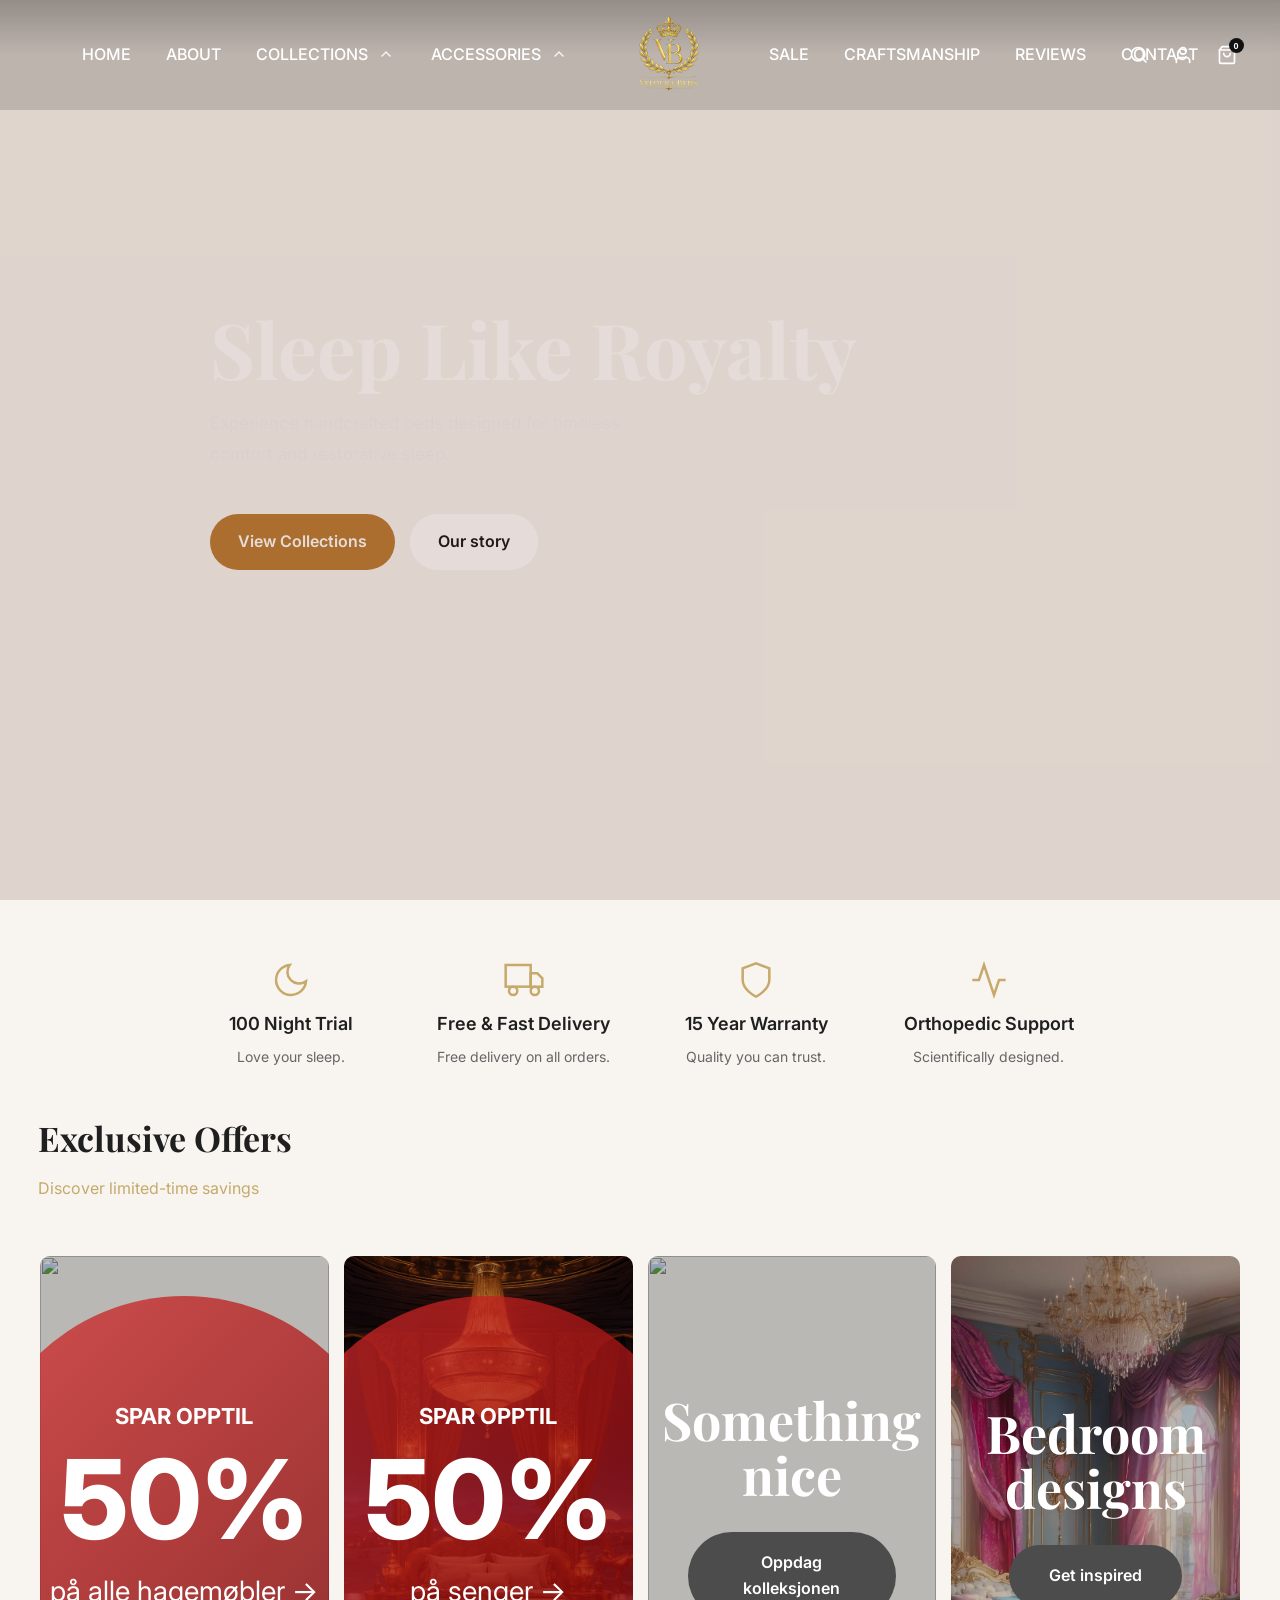
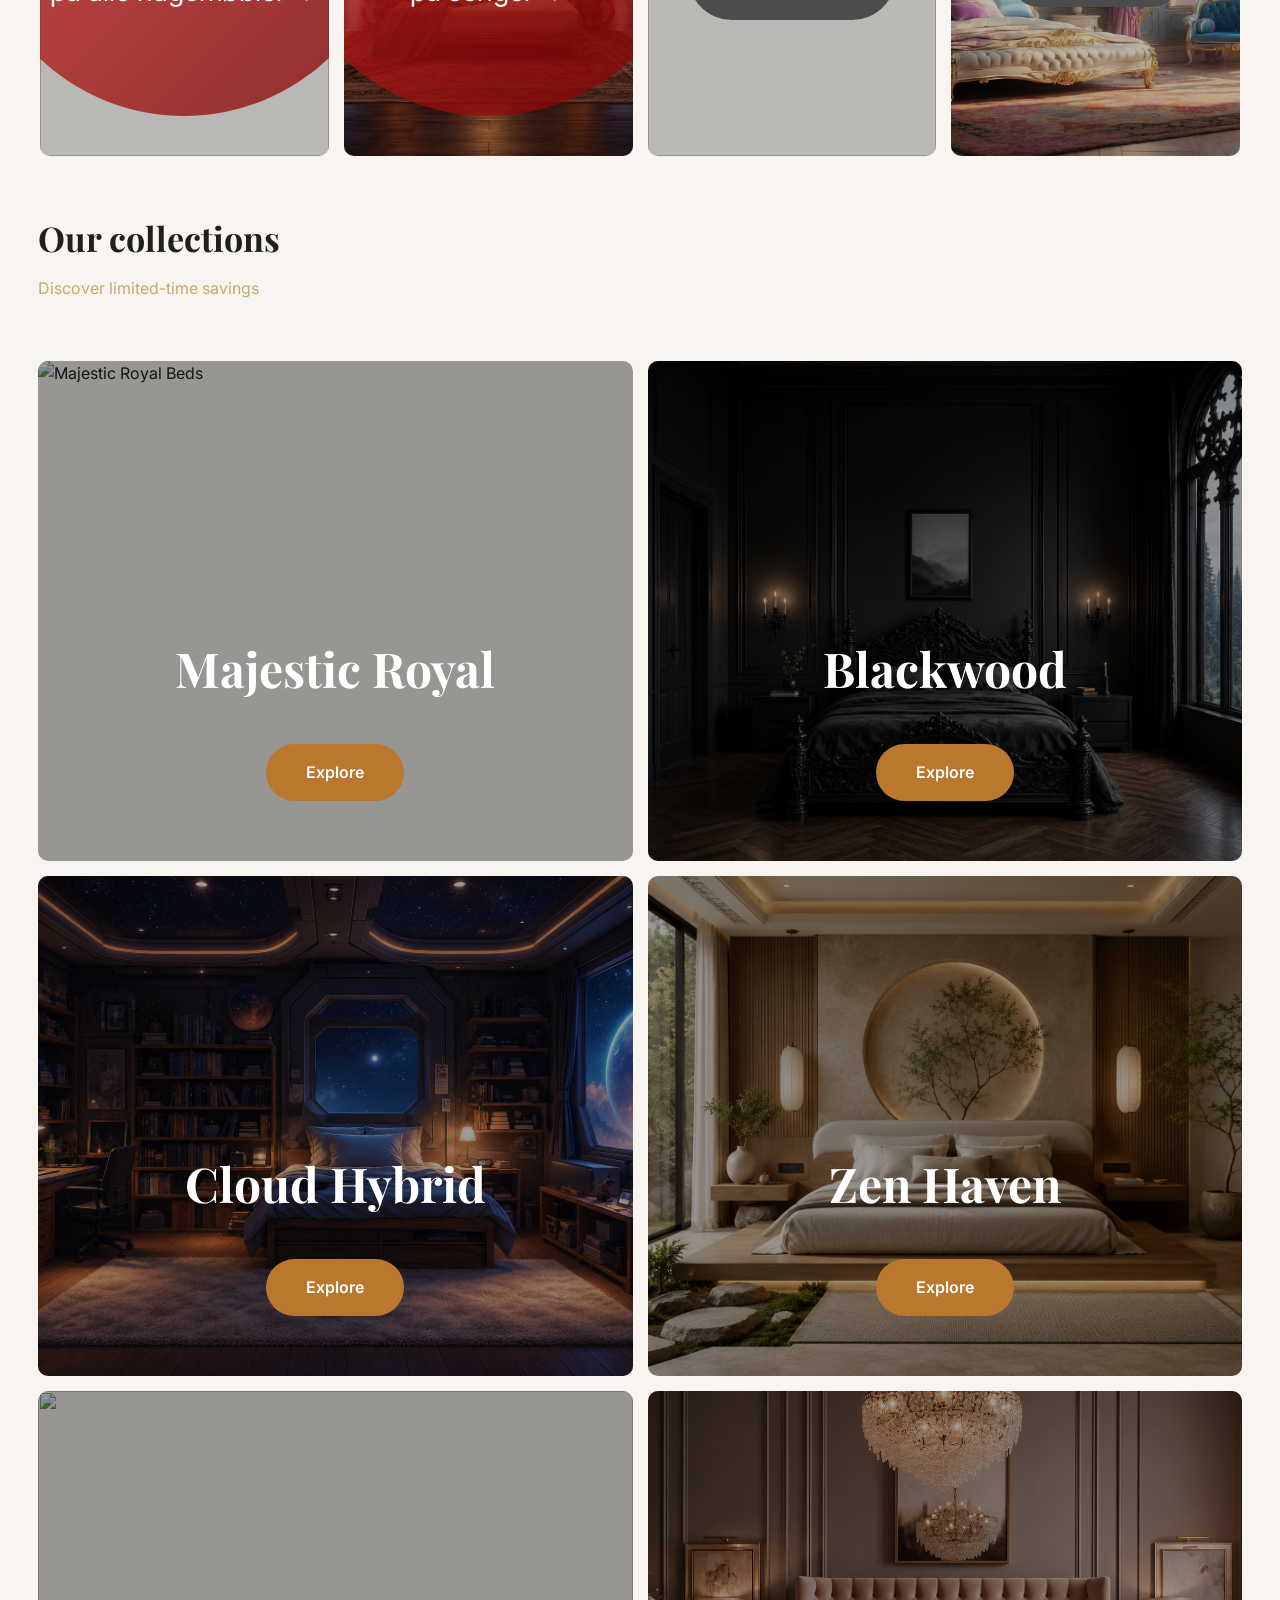
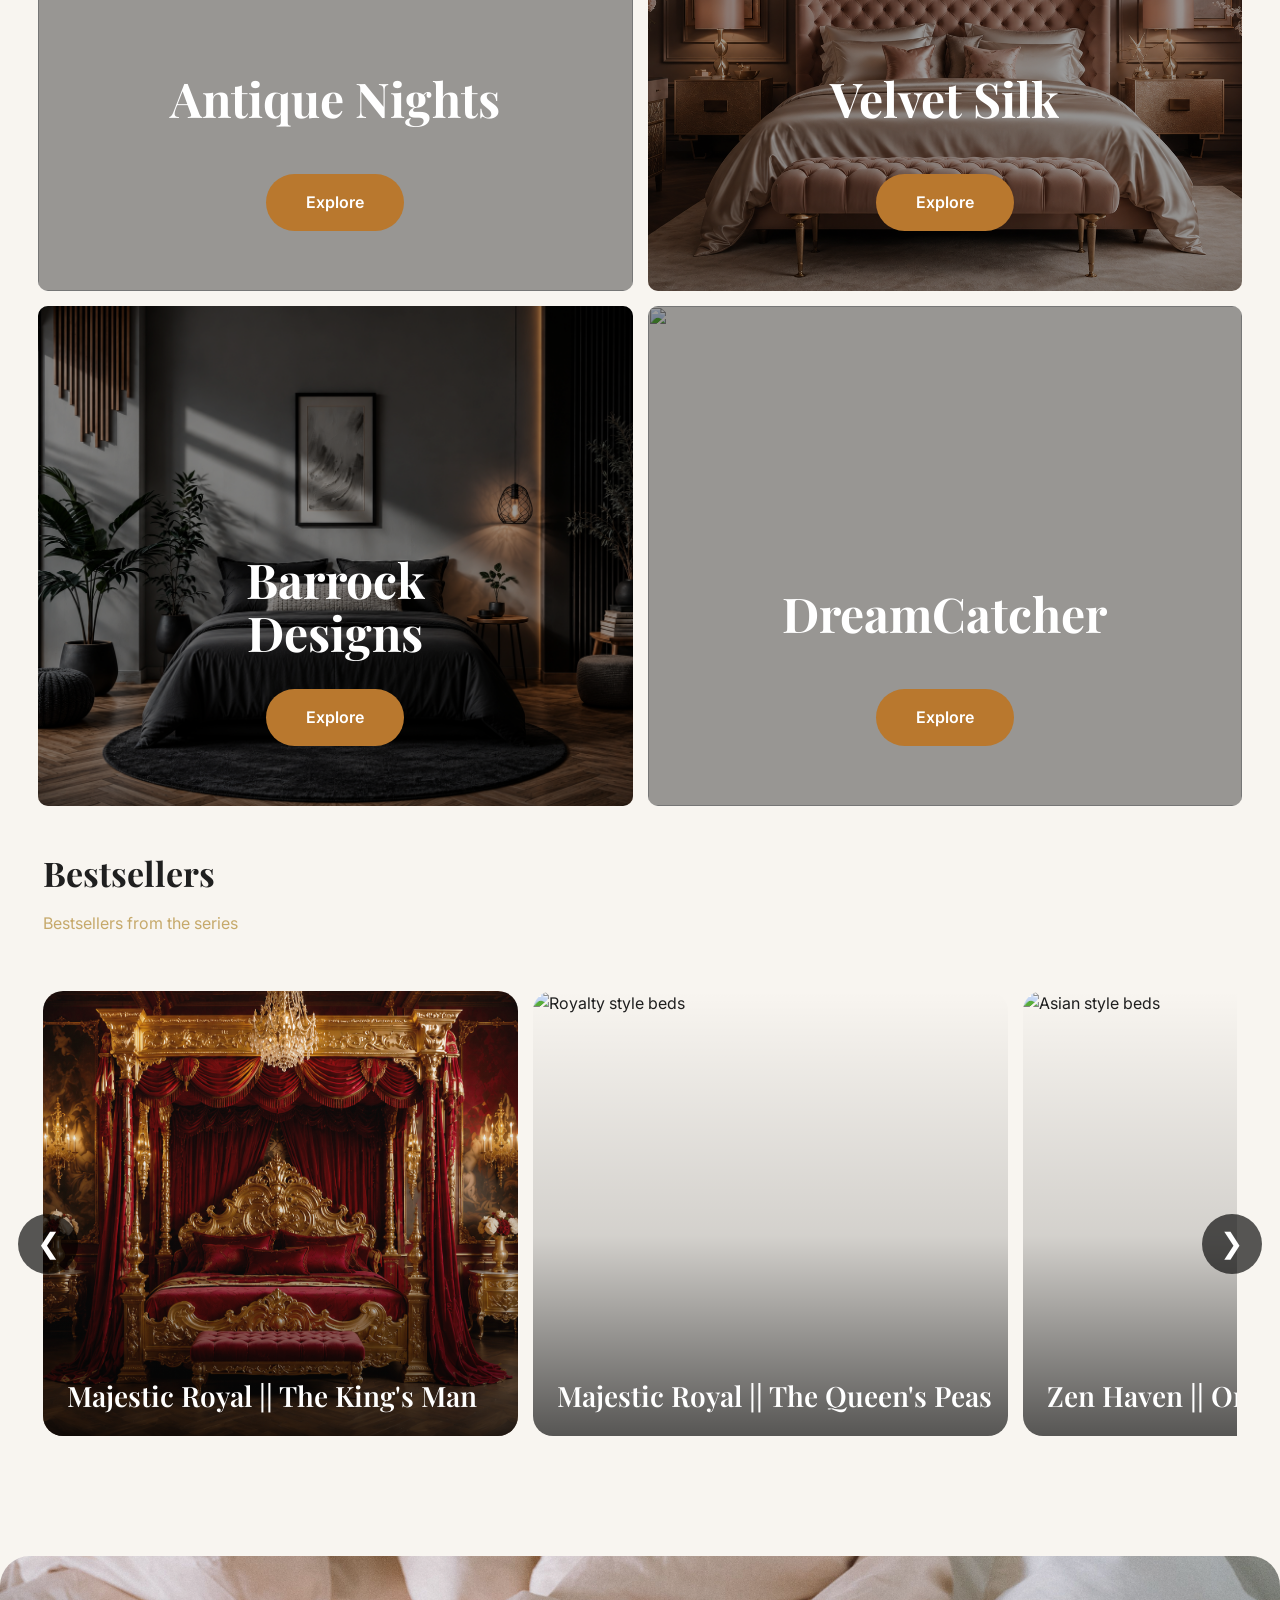
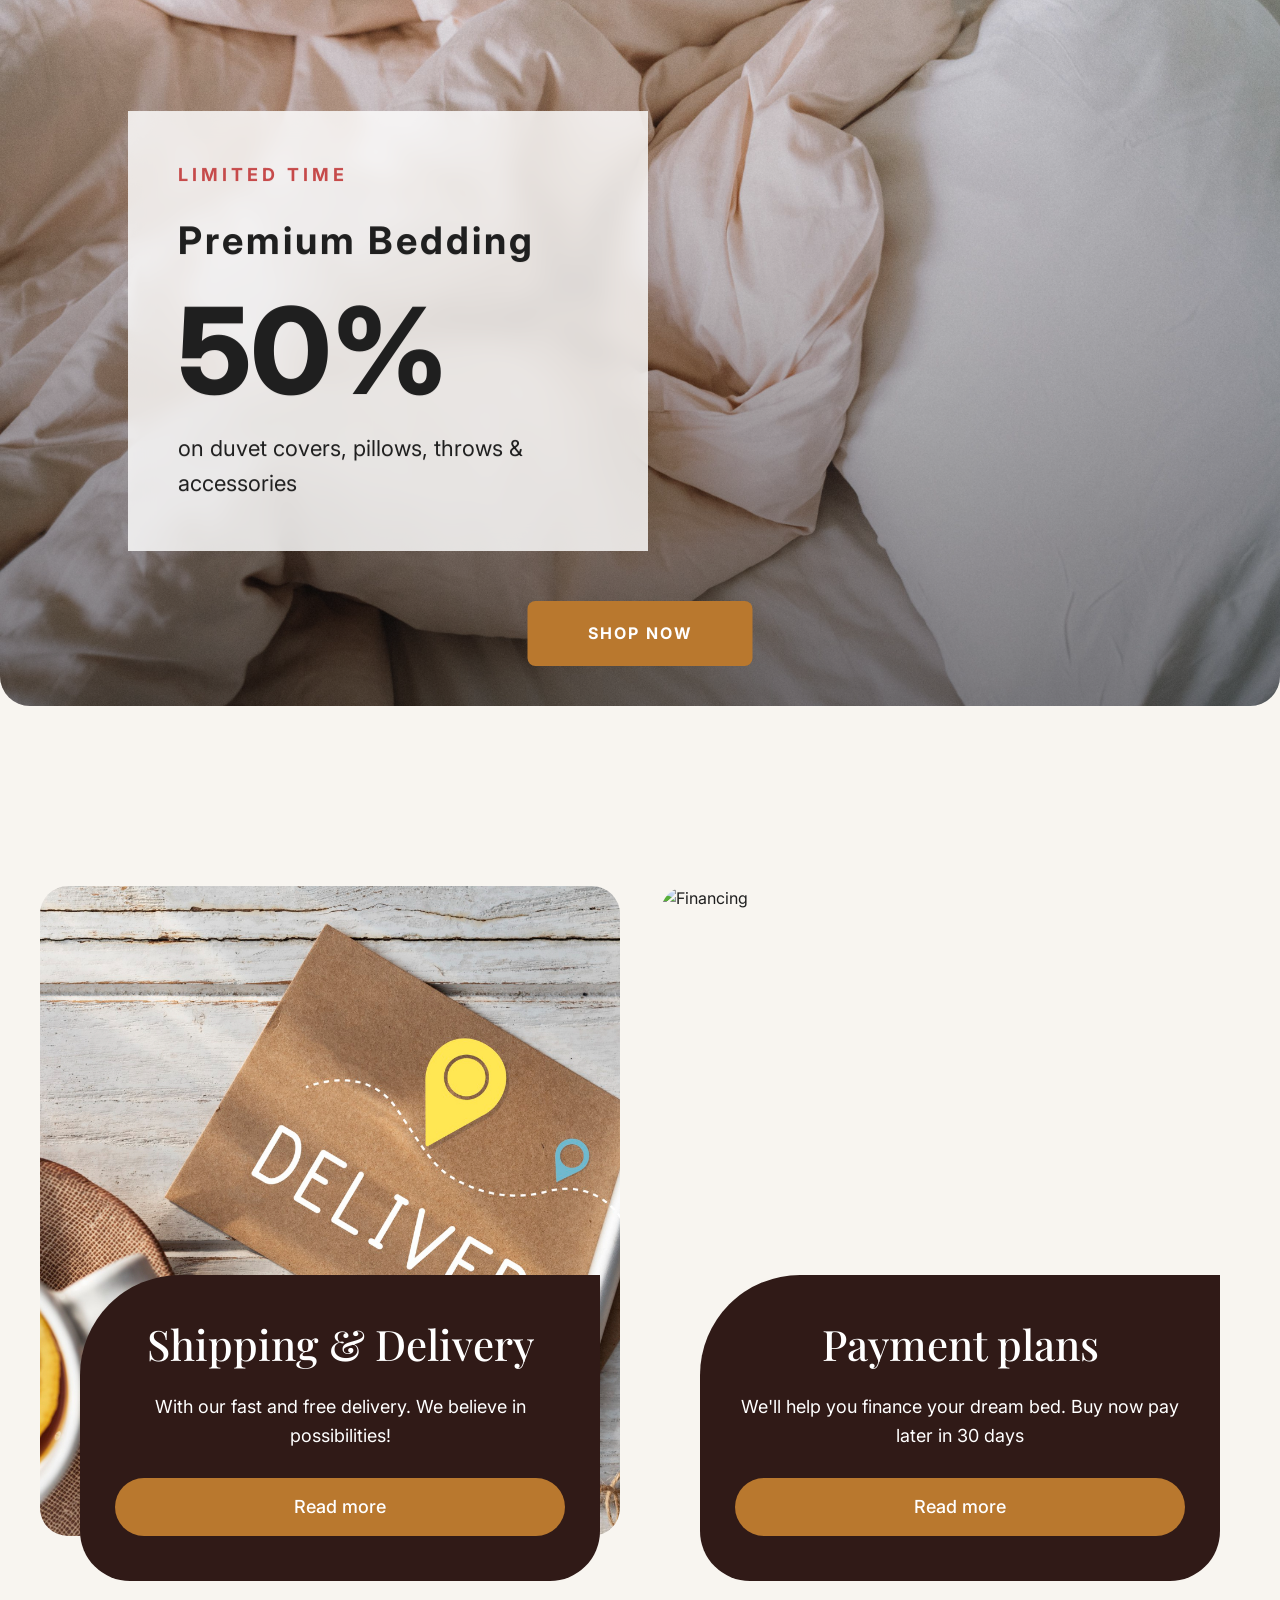
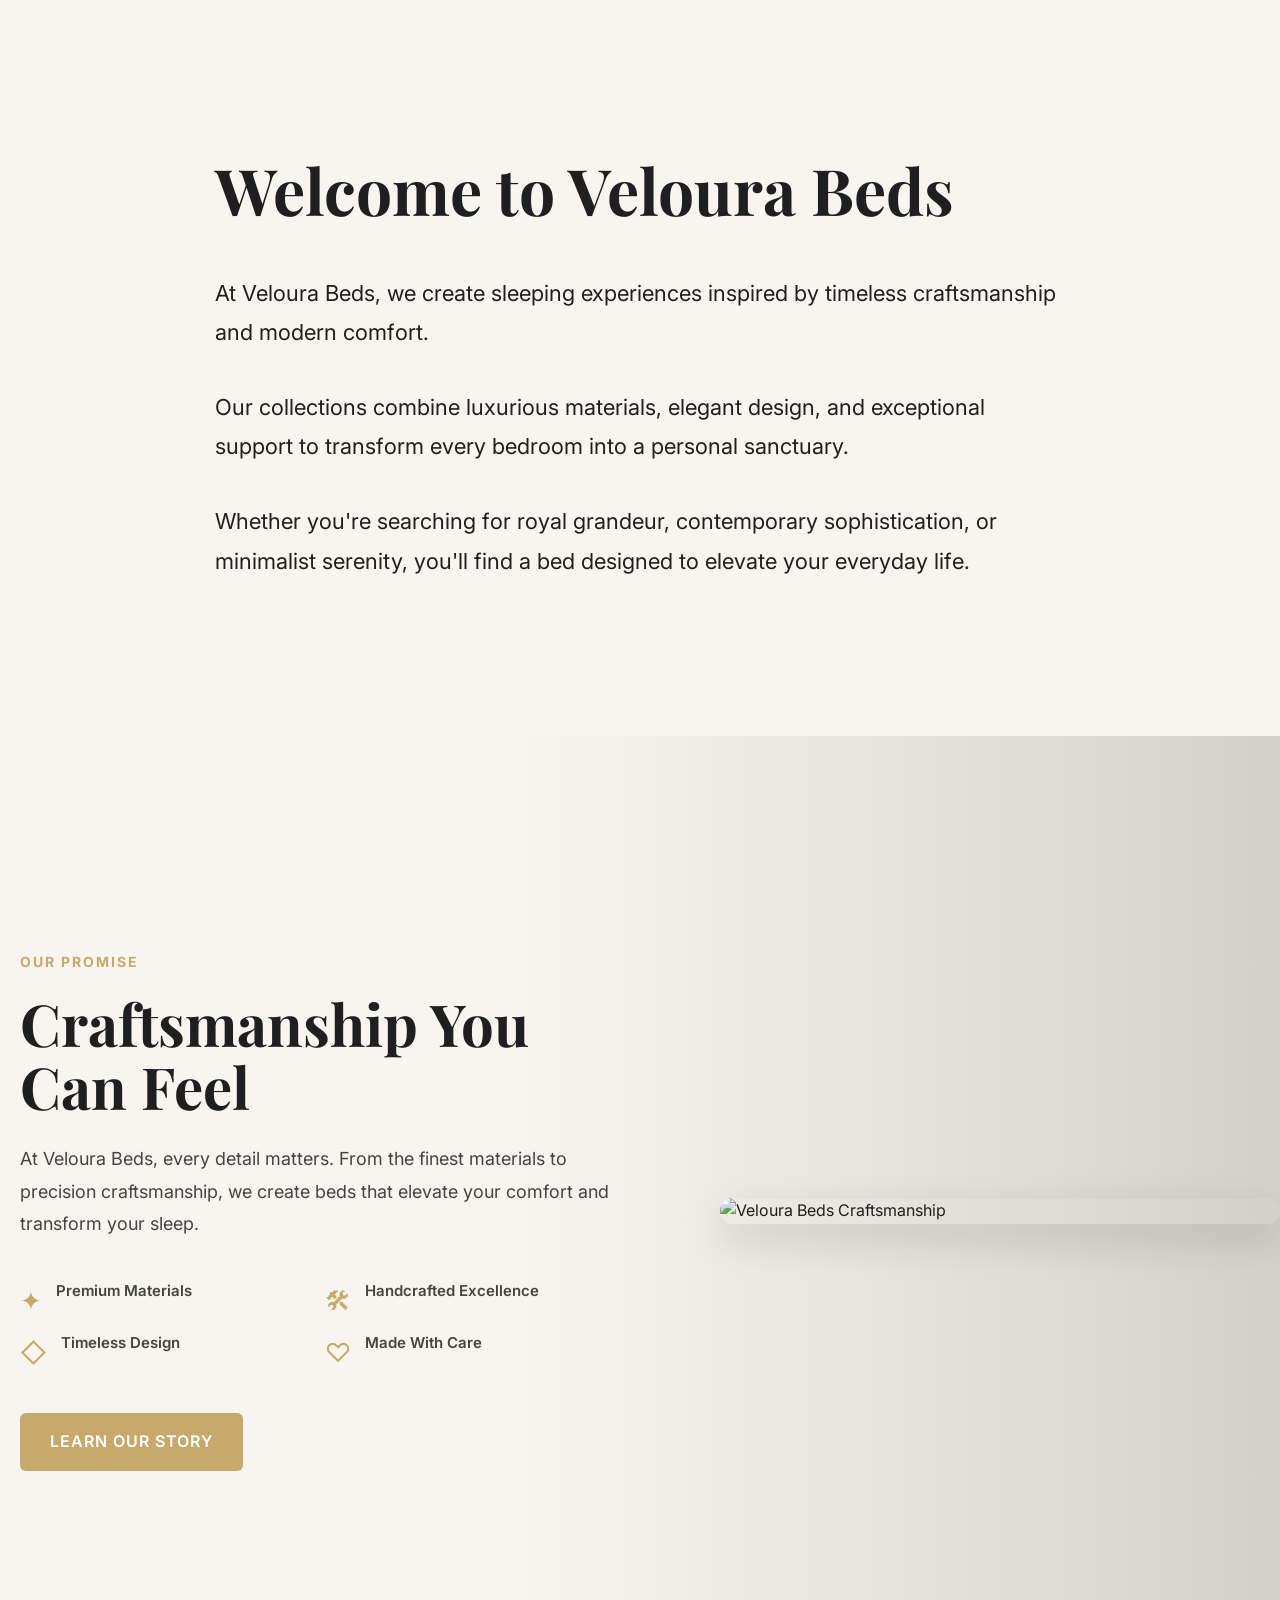
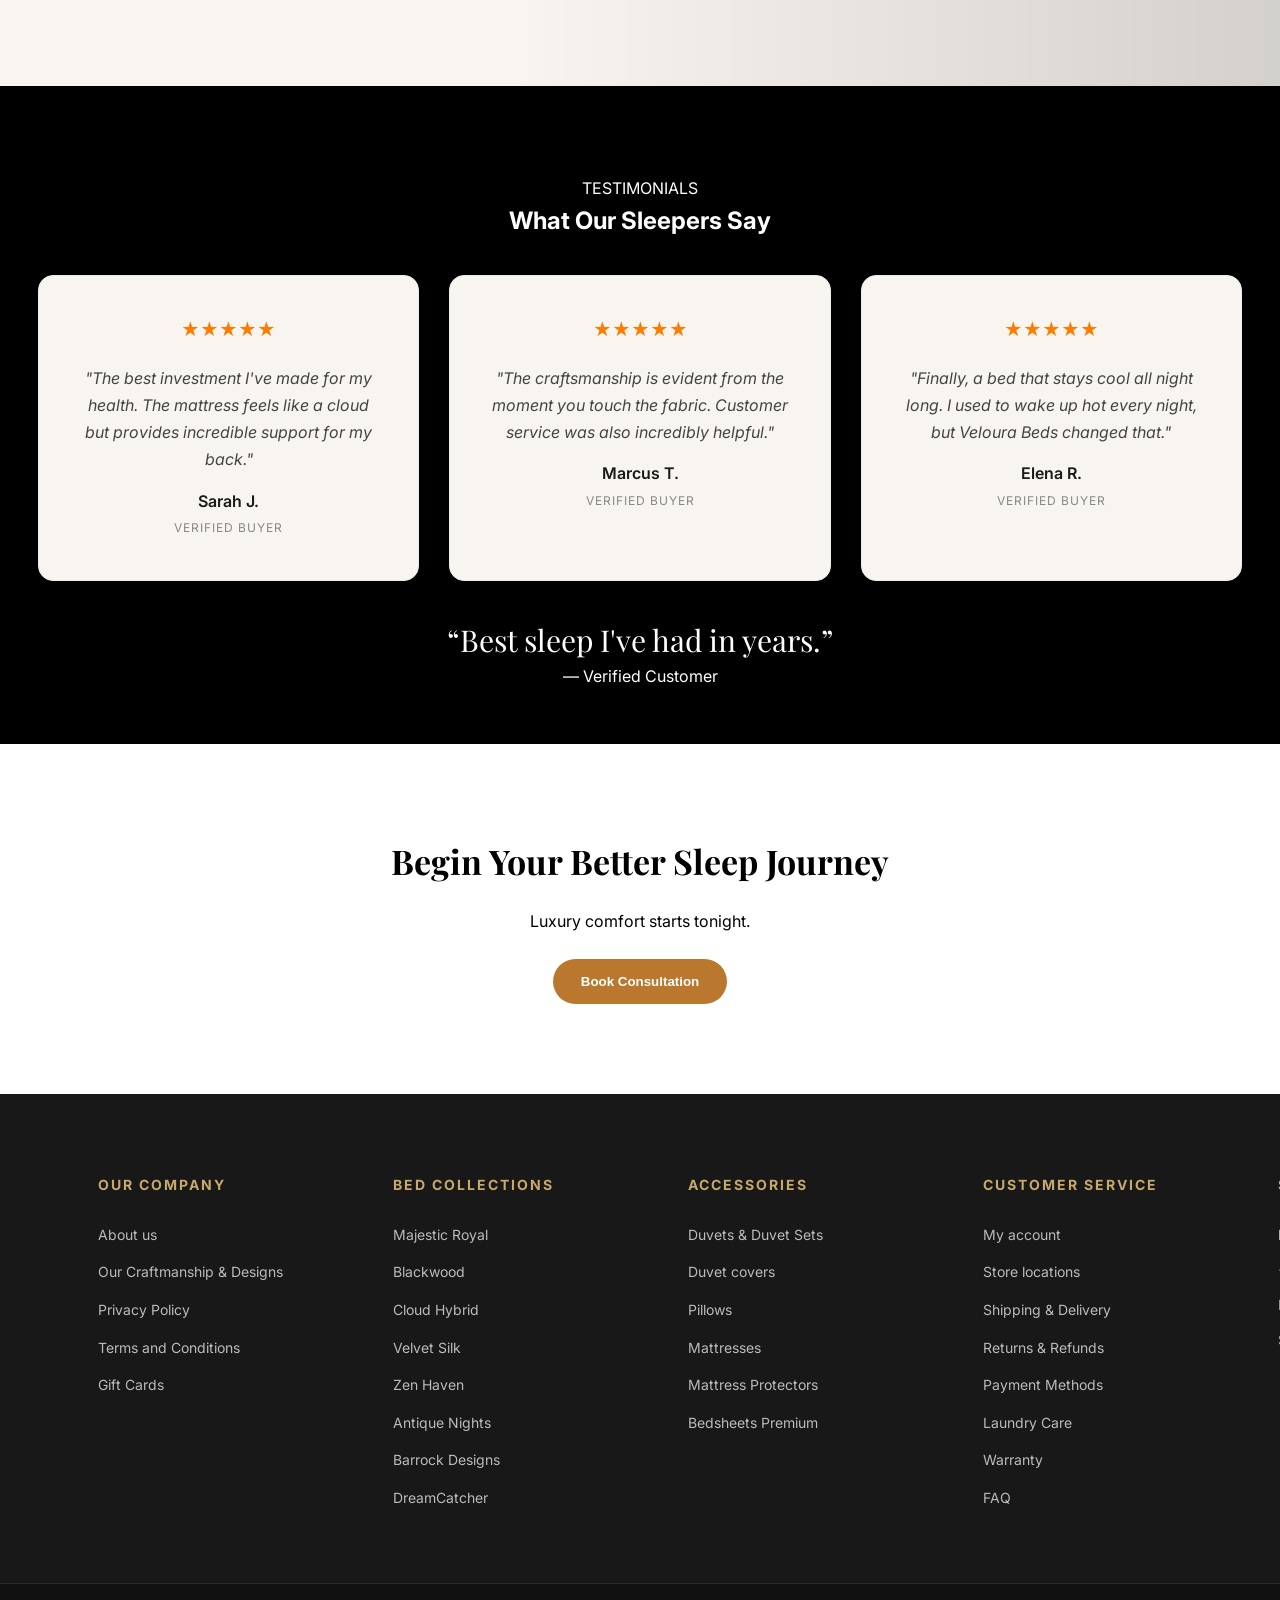
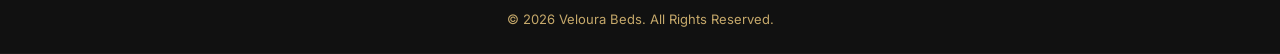
==== index.html @ 3d8b40f4 "Change 'Hello World' to 'Goodbye World'" ====
<!-- =========================
VELOURA BEDS - BEGINNER PREMIUM VERSION
Save as: index.html
========================= -->

<!DOCTYPE html>
<html lang="en">
<head>
<meta charset="UTF-8">
<meta name="viewport" content="width=device-width, initial-scale=1.0">
<title>Veloura Beds</title>
<link rel="stylesheet" href="styleSheet-v.2.css">

<!-- Google Fonts -->

<link rel="preconnect" href="https://fonts.googleapis.com">
<link rel="preconnect" href="https://fonts.gstatic.com" crossorigin>

<link href="https://fonts.googleapis.com/css2?family=Playfair+Display:wght@600;700&family=Inter:wght@400;500;600&display=swap" rel="stylesheet">

</head>

<!-- ========================
NAVBAR
======================== -->

<header id="header">
<div class="container">
    <nav>

    <ul class="nav-links" id="navLinks">
        <li><a href="#">HOME</a></li>
        <li><a href="#">ABOUT</a></li>

 <!-- DROPDOWN START -->

    <li class="dropdown">
        <a href="javascript:void(0)" id="colLink">
            COLLECTIONS
            <svg class="arrow-icon" width="20" height="20" viewBox="0 0 20 20" fill="none" xmlns="http://www.w3.org/2000/svg">
                <mask id="mask0_1107_1307" maskUnits="userSpaceOnUse" x="0" y="0" width="20" height="20">
                    <rect width="20" height="20" transform="matrix(1 0 0 -1 0 20)" fill="#D9D9D9"></rect>
                </mask>
                <g mask="url(#mask0_1107_1307)">
                    <path d="M10 6.9375L5 11.9375L6.0625 13L10 9.0625L13.9375 13L15 11.9375L10 6.9375Z" fill="currentColor"></path>
                </g>
            </svg>
        </a>

    <!-- The Mega Menu Container -->

    <div class="mega-menu" id="colMenu">
        <div class="container mega-grid">
            <a href="majestic_royal.html" class="mega-item">
                <img src="folder/2150754887.jpg" alt="Luxury beds">
                <span>Majestic Royal</span>
            </a>

            <a href="#" class="mega-item">
                <img src=".folder/ChatGPT Image Jun 21, 2026, 07_12_29 PM.png" alt="Gothic Victorian style bed series">
                <span>Blackwood</span>
            </a>

            <a href="#" class="mega-item">
                <img src="folder/ChatGPT Image May 8, 2026, 06_52_47 AM.png" alt="Futuristic double beds">
                <span>Cloud Hybrid</span>
            </a>

             <a href="#" class="mega-item">
                <img src="folder/2150497255.jpg" alt="DreamCather beds">
                <span>DreamCatcher</span>
            </a>

            <a href="#" class="mega-item">
                <img src="./Pics_and_Wireframes/ChatGPT Image May 8, 2026, 06_44_37 AM.png" alt="Luxury beds">
                <span>Antique Nights</span>
            </a>
    
            <a href="#" class="mega-item">
                <img src="folder/ChatGPT Image Jun 21, 2026, 06_50_51 PM.png" alt="Velvet Silk Beds">
                <span>Velvet Silk</span>
            </a>
             <a href="#" class="mega-item">
                <img src="folder/ChatGPT Image Jun 21, 2026, 06_00_32 PM.png" alt="Vintage inspired Beds">
                <span>Barock Designs</span>
            </a>
             <a href="#" class="mega-item">
                <img src="folder/ChatGPT Image Jun 21, 2026, 04_44_17 PM.png" alt="Asian fusion beds">
                <span>Zen Haven</span>
            </a>

            <!-- Add more items as needed -->
        </div>
    </div>
</li>

<!-- ACCESSORIES MEGA MENU -->

   <li class="dropdown">
    <a href="javascript:void(0)" id="accLink">
        ACCESSORIES
        <svg class="arrow-icon" width="20" height="20" viewBox="0 0 20 20" fill="none" xmlns="http://www.w3.org/2000/svg">
            <mask id="mask0_1107_1308" maskUnits="userSpaceOnUse" x="0" y="0" width="20" height="20">
                <rect width="20" height="20" transform="matrix(1 0 0 -1 0 20)" fill="#D9D9D9"></rect>
            </mask>
            <g mask="url(#mask0_1107_1308)">
                <path d="M10 6.9375L5 11.9375L6.0625 13L10 9.0625L13.9375 13L15 11.9375L10 6.9375Z" fill="currentColor"></path>
            </g>
        </svg>
    </a>

    <div class="mega-menu" id="accMenu">
        <div class="container mega-grid">

            <a href="#" class="mega-item">
                <img src="folder/ChatGPT Image Jun 3, 2026, 11_04_58 PM.png" alt="Luxury mattresses">
                <span>Mattresses</span>
            </a>

            <a href="#" class="mega-item">
                <img src="folder/medium-vecteezy_close-up-mattress-soft-bed-comfort-sleep-bedroom-relaxation_74135412_medium.jpg" alt="Mattress Protectors">
                <span>Mattress Protection</span>
            </a>
            
            <a href="#" class="mega-item">
                <img src="folder/vecteezy_softness-and-elegance-old-fashioned-textiles-pile-high_32946706.jpg" alt="Premium duvets">
                <span>Duvets & Duvet covers</span>
            </a>

            <a href="#" class="mega-item">
                <img src="folder/StockCake-Luxurious_Pillow_Collection-1540977-medium.jpg" alt="Pillows">
                <span>Pillows & Pillowcases</span>
            </a>

            <a href="#" class="mega-item">
                <img src="folder/vecteezy_soft-pillows-on-bed-with-rumpled-sheets-and-colorful-ambient_74222308.jpg" alt="Bedsheets">
                <span>Bedsheets</span>
            </a>

              <a href="#" class="mega-item">
                <img src="folder/ChatGPT Image Jun 20, 2026, 11_22_23 PM.png" alt="Luxury Comforters">
                <span>Comforters</span>
            </a>

              <a href="#" class="mega-item">
                <img src="folder/a-satinfinished-fitted-sheet-smooth-and-soft-to-the-touch-perfectly-fitted-on-a-kingsize-bed-photo.jpg" alt="Luxury Throws">
                <span>Silk & Satins</span>
            </a>

            <a href="#" class="mega-item">
                <img src="folder/kelly-sikkema-_ZK691wQaS0-unsplash.jpg" alt="Luxury Throws">
                <span>Throws & Blankets</span>
            </a>

        </div>
    </div>
</li>

<li class="nav-logo">
    <a href="#">
        <img src="folder/ChatGPT Image LOGO transparent with text Jun 6, 2026, 06_25_38 PM.png"
             alt="Veloura Beds">
    </a>
</li>

<!-- DROPDOWN END -->

    <li><a href="#sale">SALE</a></li>
    <li><a href="#about">CRAFTSMANSHIP</a></li>
    <li><a href="#reviews">REVIEWS</a></li>
    <li><a href="#contact">CONTACT</a></li>
    </ul>

    <div class="nav-right">
                <button class="icon-btn search-trigger">
                    <svg xmlns="http://www.w3.org/2000/svg" width="20" height="20" viewBox="0 0 24 24" fill="none" stroke="currentColor" stroke-width="2"><circle cx="11" cy="11" r="8"></circle><line x1="21" y1="21" x2="16.65" y2="16.65"></line></svg>
                </button> 

        <button class="icon-btn user-trigger">
            <svg xmlns="http://www.w3.org/2000/svg" width="20" height="20" viewBox="0 0 24 24" fill="none" stroke="currentColor" stroke-width="2" stroke-linecap="round" stroke-linejoin="round"><path d="M20 21v-2a4 4 0 0 0-4-4H8a4 4 0 0 0-4 4v2"></path><circle cx="12" cy="7" r="4"></circle></svg>
        </button>

                <button class="icon-btn cart-trigger">
                    <svg xmlns="http://www.w3.org/2000/svg" width="20" height="20" viewBox="0 0 24 24" fill="none" stroke="currentColor" stroke-width="2" stroke-linecap="round" stroke-linejoin="round"><path d="M6 2L3 6v14a2 2 0 0 0 2 2h14a2 2 0 0 0 2-2V6l-3-4Z"></path><line x1="3" y1="6" x2="21" y2="6"></line><path d="M16 10a4 4 0 0 1-8 0"></path></svg>
                    <span class="cart-count">0</span>
                </button>
    </div>
         <div class="menu" id="menuBtn">☰</div>
    </div>

</nav>
    <div class="header-search">
        <div class="search-box">
                <input type="text" class="search-input" placeholder="Search beds, mattresses, pillows...">
            <button class="clear-search">
                X
            </button>
                <div class="search-results"></div>    
        </div>
    </div>
</header>

<!-- ========================
HERO
======================== -->

<section class="hero">
    <div class="container hero-content">
            <div class="hero-content">
                <h1>Sleep Like Royalty</h1>
                <p>Experience handcrafted beds designed for timeless comfort and restorative sleep.</p>
                    <div class="btn-group">
                        <a href="#collections" class="btn gold">View Collections</a>
                        <a href="#about" class="btn light">Our story</a>
                    </div>
            </div>
    </div>
</section>

<!-- ========================
TRUST
======================== -->

<section class="trust reveal">
    <div class="trust-item">
            <svg class="trust-icon" width="24" height="24" viewBox="0 0 24 24" fill="none" stroke="currentColor" stroke-width="2">
                <path d="M21 12.79A9 9 0 1 1 11.21 3 7 7 0 0 0 21 12.79z"></path>
            </svg>
            <h4>100 Night Trial</h4>
            <p>Love your sleep.</p>
        </div>

        <div class="trust-item">
            <svg class="trust-icon" width="24" height="24" viewBox="0 0 24 24" fill="none" stroke="currentColor" stroke-width="2">
                <rect x="1" y="3" width="15" height="13"></rect>
                <polygon points="16 8 20 8 23 11 23 16 16 16 16 8"></polygon>
                <circle cx="5.5" cy="18.5" r="2.5"></circle>
                <circle cx="18.5" cy="18.5" r="2.5"></circle>
            </svg>
            <h4>Free & Fast Delivery</h4>
            <p>Free delivery on all orders.</p>
        </div>

        <div class="trust-item">
            <svg class="trust-icon" width="24" height="24" viewBox="0 0 24 24" fill="none" stroke="currentColor" stroke-width="2">
                <path d="M12 22s8-4 8-10V5l-8-3-8 3v7c0 6 8 10 8 10z"></path>
            </svg>
            <h4>15 Year Warranty</h4>
            <p>Quality you can trust.</p>
        </div>

        <div class="trust-item">
            <svg class="trust-icon" width="24" height="24" viewBox="0 0 24 24" fill="none" stroke="currentColor" stroke-width="2">
                <path d="M22 12h-4l-3 9L9 3l-3 9H2"></path>
            </svg>
            <h4>Orthopedic Support</h4>
            <p>Scientifically designed.</p>
        </div>
</section>

<!-- ========================
EXCLUSIVE OFFERS
======================== -->

<!-- SALE SECTION -->

<section class="campaign-section">

    <div class="container">
        <div class="title">
            <div class="title-text">
                <h2>Exclusive Offers</h2>
                <p>Discover limited-time savings</p>
            </div>
        </div>
    </div>

<section class="campaign-grid">

    <a href="#" class="campaign-card">
        <img src="folder/29870 (1).jpg" alt="">

        <div class="sale-circle">
            <span class="small-text">SPAR OPPTIL</span>
            <span class="big-text">50%</span>
            <span class="bottom-text">
                på alle hagemøbler →
            </span>
        </div>
    </a>

    <a href="#" class="campaign-card">
        <img src="folder/ChatGPT Image May 8, 2026, 06_44_37 AM.png" alt="">

        <div class="sale-circle">
            <span class="small-text">SPAR OPPTIL</span>
            <span class="big-text">50%</span>
            <span class="bottom-text">
                på senger →
            </span>
        </div>
    </a>

    <a href="#" class="campaign-card">

        <img src="folder/Antique-canopy-bed.jpg" alt="">

        <div class="campaign-overlay">
            <h3>Something nice</h3>

            <span class="campaign-btn">
                Oppdag kolleksjonen
            </span>
        </div>

    </a>

    <a href="#" class="campaign-card">

        <img src="folder/thedigitalartist-ai-generated-9145784_1920.jpg" alt="Bedroom design inspiration">

        <div class="campaign-overlay">
            <h3>Bedroom designs</h3>

            <span class="campaign-btn">
                Get inspired
            </span>
        </div>

    </a>

</section>

<!-- ========================
PRODUCTION BOX 1
======================== -->

<div class="container">
    <div class="title">
            <div class="title-text">
                <h2>Our collections</h2>
                <p>Discover limited-time savings</p>
            </div>
        </div>
</div>

<section class="promo-section" id="collections">

    <div class="promo-card">
        <img src="folder/2150754887.jpg" alt="Majestic Royal Beds">
        <div class="promo-overlay">
            <h3>Majestic Royal</h3>
            <a href="majestic_royal.html" class="promo-btn">Explore</a>
        </div>
    </div>

    <div class="promo-card">
         <img src="folder/ChatGPT Image Jun 21, 2026, 06_31_23 PM.png" alt="Blackwood Gothic Victorian Bed series">
        <div class="promo-overlay">
            <h3>Blackwood</h3>
            <a href="#" class="promo-btn">Explore</a>
        </div>
    </div>

    <div class="promo-card">
        <img src="folder/ChatGPT Image May 8, 2026, 06_52_47 AM.png" alt="Futuristic double beds">
        <div class="promo-overlay">
            <h3>Cloud Hybrid</h3>
            <a href="#" class="promo-btn">Explore</a>
        </div>
    </div>

    <div class="promo-card">
        <img src="folder/ChatGPT Image Jun 21, 2026, 04_41_01 PM.png" alt="Asian style bedding designs">
        <div class="promo-overlay">
            <h3>Zen Haven</h3>
            <a href="#" class="promo-btn">Explore</a>
        </div>
    </div>

    <div class="promo-card">
        <img src="folder/sumojp-ai-generated-8698112_1280.png" alt="">
        <div class="promo-overlay">
            <h3>Antique Nights</h3>
            <a href="#" class="promo-btn">Explore</a>
        </div>
    </div>

    <div class="promo-card">
        <img src="folder/ChatGPT Image Jun 21, 2026, 07_04_21 PM.png" alt="">
        <div class="promo-overlay">
            <h3>Velvet Silk</h3>
            <a href="#" class="promo-btn">Explore</a>
        </div>
    </div>

    <div class="promo-card">
        <img src="folder/ChatGPT Image Jun 21, 2026, 06_25_49 PM.png" alt="">
        <div class="promo-overlay">
            <h3>Barrock Designs</h3>
            <a href="#" class="promo-btn">Explore</a>
        </div>
    </div>

    <div class="promo-card">
        <img src="folder/ai-generated-modern-bedroom-with-sunset-view-and-tranquil-design-free-photo.jpg" alt="">
        <div class="promo-overlay">
            <h3>DreamCatcher</h3>
            <a href="#" class="promo-btn">Explore</a>
        </div>
    </div>

</section>

<!-- ========================
PRODUCTION BOX 2
======================== -->
<section class="products reveal" id="products">
<div class="container">

<div class="title">
    <div class="title-text">
         <h2>Bestsellers</h2>
         <p>Bestsellers from the series</p>
    </div>
</div>

<!-- <div class="brand-grid"> -->
<div class="brand-slider-wrapper">
        <button class="brand-arrow prev">❮</button>
    <div class="brand-slider">

<!-- Brand Cards -->

        <a href="majestic_royal.html" class="brand-card">
            <img src="folder/ChatGPT Image Jun 3, 2026, 09_06_15 PM copy.png" alt="Royalty style beds">
            <span>Majestic Royal || The King's Man</span>
        </a>

         <a href="majestic_royal.html" class="brand-card">
            <img src="folder/ChatGPT Image Jun 3, 2026, 09_39_33 PM.png" alt="Royalty style beds">
            <span>Majestic Royal || The Queen's Peas</span>
        </a>

        <a href="#" class="brand-card">
            <img src="folder/ChatGPT Image Jun 21, 2026, 09_51_49 AM.png" alt="Asian style beds">
            <span>Zen Haven || Omh</span>
        </a>

            <a href="#" class="brand-card">
            <img src="folder/ChatGPT Image Jun 21, 2026, 09_52_03 AM.png" alt="Asian fusion series">
            <span>Zen Haven || State of Mind</span>
        </a>

        <a href="#" class="brand-card">
            <img src="folder/2151176371.jpg" alt="Futurustic Beds">
            <span>Cloud Hybrid || Above & Beyond</span>
        </a>
        
        <a href="#" class="brand-card">
            <img src="folder/ChatGPT Image Jun 21, 2026, 10_44_38 AM.png" alt="DreamCatcher series">
            <span>Cloud Hybrid || SnoozeHub</span>
        </a>

        <a href="#" class="brand-card">
            <img src="folder/ChatGPT Image Jun 21, 2026, 05_06_33 PM.png" alt="Gothic Victorian style series">
            <span>Blackwood || Noctyssa</span>
        </a>

        <a href="#" class="brand-card">
            <img src="folder/ChatGPT Image Jun 21, 2026, 05_19_09 PM.png" alt="Gothic Victorian style series">
            <span>Blackwood || Thaloria</span>
        </a>

        <a href="#" class="brand-card">
            <img src="folder/ChatGPT Image Jun 21, 2026, 05_27_11 PM.png" alt="DreamCatcher dreamy bed style">
            <span>DreamCatcher || Chase the Sun</span>
        </a>

           <a href="#" class="brand-card">
            <img src="folder/29887.jpg" alt="DreamCatcher dreamy bed style series">
            <span>DreamCatcher || Tranquility</span>
        </a>

        <a href="#" class="brand-card">
        <img src="folder/ChatGPT Image Jun 21, 2026, 01_33_12 PM.png">
        <span>Antique Nights || Indra</span>
    </a>

    <a href="#" class="brand-card">
            <img src="folder/ChatGPT Image Jun 21, 2026, 09_20_28 AM.png" alt="Antique Nights series">
            <span>Antique Nights || Arabia</span>
        </a>

    <a href="#" class="brand-card">
        <img src="folder/ChatGPT Image Jun 21, 2026, 10_01_47 AM.png">
        <span>Velvet Silk || Night of Satin</span>
    </a>

    <a href="#" class="brand-card">
        <img src="folder/ChatGPT Image Jun 21, 2026, 06_50_51 PM.png">
        <span>Velvet Silk || Smooth as Silk</span>
    </a>

    <a href="#" class="brand-card">
            <img src="folder/ChatGPT Image Jun 21, 2026, 06_00_32 PM.png" alt="Barrock minimalistic bed Design series">
            <span>Barrock Designs || Pegion</span>
        </a>

    <a href="#" class="brand-card">
            <img src="folder/ChatGPT Image Jun 21, 2026, 06_45_07 PM.png" alt="Barrock minimalistic bed Design series">
            <span>Barrock Designs || Solveg</span>
        </a>
</div>
    <button class="brand-arrow next">❯</button>
</div>
</section>

<!-- ========================
PRODUCT BANNER
========================  -->

<section class="accessory-banner" id="sale">
    <div class="banner-image">
        <img src="folder/pexels-anntarazevich-5629138.jpg" alt="Luxury bedding">

        <div class="banner-offer">
            <span class="offer-tag">
                LIMITED TIME
            </span>
            <h3>Premium Bedding</h3>
            <div class="offer-percent">
                50%
            </div>
            <p>
                on duvet covers, pillows,
                throws & accessories
            </p>
        </div>
        <a href="#" class="banner-btn">
            SHOP NOW
        </a>
    </div>
</section>

<!-- ========================
PRODUCTS FINANCE SOLUTION
======================== -->

<section class="service-section">

    <div class="service-card">
        <img src="folder/120960.jpg" alt="Price Match">

        <div class="service-content">
            <h3>Shipping & Delivery </h3>
            <p>With our fast and free delivery. We believe in possibilities!</p>
            <a href="#" class="service-btn">
                Read more
            </a>
        </div>
    </div>

    <div class="service-card">
        <img src="folder/5657.jpg" alt="Financing">

        <div class="service-content">
            <h3>Payment plans</h3>
            <p>We'll help you finance your dream bed. Buy now pay later in 30 days</p>
            <a href="#" class="service-btn">
                Read more
            </a>
        </div>
    </div>
</section>

<!-- ======================================
COMPANY EDITORIAL - ABOUT US WELCOMING TXT
=========================================== -->

<section class="company-editorial">

    <div class="container editorial-content">

        <h2>Welcome to Veloura Beds</h2>

        <p>
            At Veloura Beds, we create sleeping experiences inspired by
            timeless craftsmanship and modern comfort.
        </p>

        <p>
            Our collections combine luxurious materials, elegant design,
            and exceptional support to transform every bedroom into a
            personal sanctuary.
        </p>

        <p>
            Whether you're searching for royal grandeur, contemporary
            sophistication, or minimalist serenity, you'll find a bed
            designed to elevate your everyday life.
        </p>

    </div>

</section>

<!-- ========================
ABOUT
======================== -->

<section class="craftsmanship" id="about">
    <div class="craft-overlay"></div>
    <div class="container craft-grid">

        <!-- LEFT CONTENT -->
        <div class="craft-text">
            <span class="mini-title">OUR PROMISE</span>
            <h2>Craftsmanship You Can Feel</h2>
            <p>
                At Veloura Beds, every detail matters.
                From the finest materials to precision craftsmanship,
                we create beds that elevate your comfort
                and transform your sleep.
            </p>

                <!-- ICON ROW -->
                <div class="craft-icons">
                        <div class="icon-box">
                        <span>✦</span>
                        <p>Premium Materials</p>
                        </div>

                        <div class="icon-box">
                        <span>🛠</span>
                        <p>Handcrafted Excellence</p>
                        </div>

                        <div class="icon-box">
                        <span>◇</span>
                        <p>Timeless Design</p>
                        </div>

                        <div class="icon-box">
                        <span>♡</span>
                        <p>Made With Care</p>
                        </div>
                </div>
                <a href="#" class="craft-btn">LEARN OUR STORY</a>
        </div>
    <div class="craftsmanship-gallery">
    <img
        src="folder/ChatGPT Image Jun 7, 2026, 09_06_11 AM.png"
        alt="Veloura Beds Craftsmanship"
        class="craft-collage">
    </div>
</section>

<!-- ========================
TESTIMONIAL/REVIEWS
======================== -->
<section class="reviews reveal" id="reviews">

<div class="container">
    <div class="section-title">
            <span class="sub-label">TESTIMONIALS</span>
            <h2>What Our Sleepers Say</h2>
        </div>

        <div class="reviews-grid">
            <div class="review-card">
                <div class="stars">★★★★★</div>
                <p>"The best investment I've made for my health. The mattress feels like a cloud but provides incredible support for my back."</p>
                <div class="reviewer">
                    <div class="reviewer-info">
                        <span class="name">Sarah J.</span>
                        <span class="status">Verified Buyer</span>
                    </div>
                </div>
            </div>

            <div class="review-card">
                <div class="stars">★★★★★</div>
                <p>"The craftsmanship is evident from the moment you touch the fabric. Customer service was also incredibly helpful."</p>
                <div class="reviewer">
                    <div class="reviewer-info">
                        <span class="name">Marcus T.</span>
                        <span class="status">Verified Buyer</span>
                    </div>
                </div>
            </div>

            <div class="review-card">
                <div class="stars">★★★★★</div>
                <p>"Finally, a bed that stays cool all night long. I used to wake up hot every night, but Veloura Beds changed that."</p>
                <div class="reviewer">
                    <div class="reviewer-info">
                        <span class="name">Elena R.</span>
                        <span class="status">Verified Buyer</span>
                    </div>
                </div>
            </div>
        </div>
    </div>

<div class="quote" id="quote">
“Best sleep I've had in years.”
</div>

<p>— Verified Customer</p>
</div>

</section>

<!-- ========================
CTA
======================== -->

<section class="cta reveal" id="contact">
<div class="container">

<h2>Begin Your Better Sleep Journey</h2>
<p style="margin-bottom:25px;">Luxury comfort starts tonight.</p>

<button class="btn gold">Book Consultation</button>

</div>
</section>

<!-- ========================
FOOTER
======================== -->

<footer>
    <div class="container footer-grid">
        <!-- Brand Section -->
        <div class="footer-col brand">
            <div class="footer-logo">
                <img src="folder/ChatGPT Image LOGO transparent with text Jun 6, 2026, 06_25_38 PM.png">
            </div>
            <p>Crafted for majestic sleep.<br>Designed for your best life.</p>
            <div class="social-icons">
                <a href="#">📷</a> <a href="#">ⓕ</a> <a href="#">📍</a> <a href="#">▶</a>
            </div>
        </div>

                <!-- Shop Column -->
        <div class="footer-col">
            <h4>OUR COMPANY</h4>
            <ul>
                <li><a href="velouraBeds-about.html">About us</a></li>
                <li><a href="#">Our Craftmanship & Designs</a></li>
                <li><a href="#">Privacy Policy</a></li>
                <li><a href="#">Terms and Conditions</a></li>
                <li><a href="#">Gift Cards</a></li>
            </ul>
        </div>

        <!-- Collection Column -->
        <div class="footer-col">
                <h4>BED COLLECTIONS</h4>
                <ul>
                    <li><a href="#">Majestic Royal</a></li> <!-- This is a majestic royal bedding design (fancy expensive beds feels like royals)-->
                    <li><a href="#">Blackwood</a></li> <!-- This is the store's signature bedding design -->
                    <li><a href="#">Cloud Hybrid</a></li> <!-- This is a futuristic bedding design -->
                    <li><a href="#">Velvet Silk</a></li>
                    <li><a href="#">Zen Haven</a></li> <!-- This is a Asian fusion bedding design -->
                    <li><a href="#">Antique Nights</a></li> <!-- This is a ancient & antique bedding style design -->
                    <li><a href="#">Barrock Designs</a></li>
                    <li><a href="#">DreamCatcher</a></li>
                    
                </ul>
            </div>

          <!-- Accessories Column -->
        <div class="footer-col">
                <h4>ACCESSORIES</h4>
                <ul>
                    <li><a href="#">Duvets & Duvet Sets</a></li>
                    <li><a href="#">Duvet covers</a></li>
                    <li><a href="#">Pillows</a></li>
                    <li><a href="#">Mattresses</a></li>
                    <li><a href="#">Mattress Protectors</a></li>
                    <li><a href="#">Bedsheets Premium</a></li>
                </ul>
            </div>

        <!-- Help Column -->
        <div class="footer-col">
            <h4>CUSTOMER SERVICE</h4>
            <ul>
                <li><a href="#">My account</a></li>
                <li><a href="#">Store locations</a></li>
                <li><a href="#">Shipping & Delivery</a></li>
                <li><a href="#">Returns & Refunds</a></li>
                <li><a href="#">Payment Methods</a></li>
                <li><a href="#">Laundry Care</a></li>
                <li><a href="#">Warranty</a></li>
                <li><a href="#">FAQ</a></li>
            </ul>
        </div>

        <!-- Support Column (Contact Info) -->
        <div class="footer-col">
            <h4>SUPPORT</h4>
            <p>hello@velourabeds.com</p>
            <p>+47 123-45678</p>
            <p>Mon - Fri: 9AM - 6PM</p>
            <p>Sat - Sun: 10AM - 4PM</p>
        </div>
    </div>

    <!-- Bottom Bar -->
    <div class="footer-bottom">
        <div class="container flex-bottom">
            <p>© 2026 Veloura Beds. All Rights Reserved.</p>
                <!--<a href="#">Privacy Policy</a> | <a href="#">Terms & Conditions</a>-->
            </div>
        </div>
    </div>
    
</footer>

<button id="backToTop" aria-label="Back to top">
    <svg width="22" height="22" viewBox="0 0 24 24">
        <path d="M6 15L12 9L18 15"
              fill="none"
              stroke="currentColor"
              stroke-width="2"/>
    </svg>
</button>

<!-- ========================
JAVASCRIPT
======================== -->
<script>

/* MOBILE MENU */
const menuBtn = document.getElementById("menuBtn");
const navLinks = document.getElementById("navLinks");

menuBtn.onclick = () => {
navLinks.classList.toggle("show");
};

/* NAVBAR SCROLL */

const header = document.getElementById("header");

window.addEventListener("scroll", () => {
if(window.scrollY > 50){
header.classList.add("scrolled");
}else{
header.classList.remove("scrolled");
}

});

const colLink = document.getElementById("colLink");
const colMenu = document.getElementById("colMenu");

colLink.onclick = (e) => {
    e.stopPropagation(); 
    colMenu.classList.toggle("active"); // This triggers the arrow rotation in CSS
};

// Close menu if clicking anywhere else
window.onclick = (event) => {
    if (colMenu.classList.contains("active")) {
        if (!colMenu.contains(event.target) && event.target !== colLink) {
            colMenu.classList.remove("active");
        }
    }
};

/* MEGA MENUS INTERACTION */

// Toggle Collections Menu
colLink.onclick = (e) => {
    e.stopPropagation();
    accMenu.classList.remove("active"); // Close Accessories if open
    colMenu.classList.toggle("active");
};

// Toggle Accessories Menu
accLink.onclick = (e) => {
    e.stopPropagation();
    colMenu.classList.remove("active"); // Close Collections if open
    accMenu.classList.toggle("active");
};

// Close Collections menu if clicking anywhere else & If clicking outside Accessories link and menu, close it
window.onclick = (event) => {
    if (colMenu.classList.contains("active")) {
        if (!colMenu.contains(event.target) && event.target !== colLink) {
            colMenu.classList.remove("active");
        }
    }

    if (!accMenu.contains(event.target) && event.target !== accLink) {
        accMenu.classList.remove("active");
    }
};

/* SCROLL REVEAL */
const reveals = document.querySelectorAll(".reveal");

function showReveal(){

reveals.forEach(item => {

const top = item.getBoundingClientRect().top;

if(top < window.innerHeight - 100){
item.classList.add("active");
}

});

}

window.addEventListener("scroll", showReveal);
showReveal();


/* BRAND SLIDER (MANUAL SLIDER CLICKING)*/

const brandSlider = document.querySelector(".brand-slider");
const brandPrev = document.querySelector(".brand-arrow.prev");
const brandNext = document.querySelector(".brand-arrow.next");

function smoothScroll(distance, duration) {

    const start = brandSlider.scrollLeft;
    const startTime = performance.now();

    function animate(currentTime) {

        const elapsed = currentTime - startTime;
        const progress = Math.min(elapsed / duration, 1);

        brandSlider.scrollLeft =
            start + distance * progress;;

        if(progress < 1){
            requestAnimationFrame(animate);
        }
    }

    requestAnimationFrame(animate);
}

function getScrollDistance() {
    const card = document.querySelector(".brand-card");
    const gap = 990; // matches your CSS gap
    return card.offsetWidth + gap;
}

brandNext.addEventListener("click", () => {
    brandSlider.scrollBy({
        left: getScrollDistance(),
        behavior: "smooth"
    });
});

brandPrev.addEventListener("click", () => {
    brandSlider.scrollBy({
        left: -getScrollDistance(),
        behavior: "smooth"
    });
});

/* ======================
SEARCH BAR SECTION
====================== */

const searchBtn = document.querySelector(".search-trigger");
const headerSearch = document.querySelector(".header-search");

const searchInput = document.querySelector(".search-input");
const clearBtn = document.querySelector(".clear-search");
const resultsBox = document.querySelector(".search-results");

// Products to search

const products = [

    {
        name: "Majestic Royal",
        image: "./Pics_and_Wireframes/2150754887.jpg",
        url: "majestic_royal.html"
    },
    {
        name: "Blackwood",
        image: "./Pics_and_Wireframes/ChatGPT Image Jun 21, 2026, 07_12_29 PM.png",
        url: "blackwood.html"
    },
    {
        name: "Cloud Hybrid",
        image: "./Pics_and_Wireframes/ChatGPT Image May 8, 2026, 06_52_47 AM.png",
        url: "cloud_hybrid.html"
    },
    {
        name: "Zen Haven",
        image: "./Pics_and_Wireframes/ChatGPT Image Jun 21, 2026, 04_44_17 PM.png",
        url: "zen_haven.html"
    },
    {
        name: "DreamCatcher",
        image: "./Pics_and_Wireframes/2150497255.jpg",
        url: "dreamcatcher.html"
    },
    {
        name: "Antique Nights",
        image: "./Pics_and_Wireframes/ChatGPT Image Jun 21, 2026, 01_33_12 PM.png",
        url: "antique_nights.html"
    },
    {
        name: "Velvet Silk",
        image: "./Pics_and_Wireframes/ChatGPT Image Jun 21, 2026, 06_50_51 PM.png",
        url: "velvet_silk.html"
    },
    {
        name: "Barrock Designs",
        image: "./Pics_and_Wireframes/ChatGPT Image Jun 21, 2026, 06_00_32 PM.png",
        url: "barrock_designs.html"
    }

];


// Open / close search bar

searchBtn.addEventListener("click", (e) => {

    e.stopPropagation();

    headerSearch.classList.toggle("active");

    if (headerSearch.classList.contains("active")) {
        searchInput.focus();
    }

});

// Input typing

searchInput.addEventListener("input", () => {

    let value = searchInput.value.toLowerCase();

    // Show X button

    clearBtn.style.display =
        value !== "" ? "block" : "none";

    // Empty previous results

    resultsBox.innerHTML = "";

    // Nothing typed

    if (value === "") {
        resultsBox.style.display = "none";
        return;
    }

    // Find matches

    let matches = products.filter(product =>
    product.name.toLowerCase().includes(value)
);

    // Display matches

    matches.forEach(product => {

       resultsBox.innerHTML += `
        <a href="${product.link}" class="search-item">
            <img src="${product.image}" alt="">
            <div class="search-info">
                ${product.name}
             </div>
            </a>
            `;
        });

    // Add one "See all results" button

            resultsBox.innerHTML += `
                <a href="search.html" class="see-all-results">
                See all results →
                </a>

            `;

    resultsBox.style.display =
        matches.length ? "block" : "none";

    });


// Clear button (X)

clearBtn.addEventListener("click", () => {

    searchInput.value = "";
    clearBtn.style.display = "none";
    resultsBox.style.display = "none";

    searchInput.focus();

});


// Close search when clicking outside

document.addEventListener("click", (e) => {

    if (
        !headerSearch.contains(e.target) &&
        !searchBtn.contains(e.target)
    ) {

        headerSearch.classList.remove("active");
        resultsBox.style.display = "none";

    }

});

/* SEARCH BAR SECTION

const searchBtn = document.querySelector(".search-trigger");
const headerSearch = document.querySelector(".header-search");

searchBtn.addEventListener("click", (e) => {

    e.stopPropagation();

    headerSearch.classList.toggle("active");

    if(headerSearch.classList.contains("active")){
        searchInput.focus();
    }

});

document.addEventListener("click", (e) => {

    if(
        !headerSearch.contains(e.target) &&
        !searchBtn.contains(e.target)
    )
    
    {

        headerSearch.classList.remove("active");
        resultsBox.style.display = "none";

    }

});

clearBtn.addEventListener("click", () => {

    searchInput.value = "";
    clearBtn.style.display = "none";
    resultsBox.style.display = "none";
    searchInput.focus();

});

/* CREATE PRODUCTS *

const products = [

"Majestic Royal",
"Blackwood",
"Cloud Hybrid",
"DreamCatcher",
"Zen Haven",
"Antique Nights",
"Velvet Silk",
"Barrock Designs",
"Mattresses",
"Pillows",
"Duvets"

];

const resultsBox =
document.querySelector(".search-results");

searchInput.addEventListener("input", () => {

    let value =
    searchInput.value.toLowerCase();

    resultsBox.innerHTML = "";

    if(value === ""){
        resultsBox.style.display = "none";
        return;
    }

    let matches = products.filter(product =>
        product.toLowerCase().includes(value)
    );

    matches.forEach(product => {

        resultsBox.innerHTML +=
        `
        <div class="search-item">
            ${product}
        </div>
        `;

    });

    resultsBox.style.display =
        matches.length ? "block" : "none";

});
*/


/* BACK TO TOP BUTTON */

const backToTop = document.getElementById("backToTop");

backToTop.addEventListener("click", () => {
    window.scrollTo({
        top: 0,
        behavior: "smooth"
    });
});

window.addEventListener("scroll", () => {

    const pageHeight =
        document.documentElement.scrollHeight -
        window.innerHeight;

    const halfwayPoint = pageHeight * 0.5;

    if (window.scrollY > halfwayPoint) {
        backToTop.classList.add("show");
    } else {
        backToTop.classList.remove("show");
    }
});


document.addEventListener("click",(e)=>{

    if(!searchBox.contains(e.target)){
        searchBox.classList.remove("active");
    }

});

// /* BRAND SLIDER (AUTO SLIDER) */
/*
const brandSlider = document.querySelector(".brand-slider");
const brandPrev = document.querySelector(".brand-arrow.prev");
const brandNext = document.querySelector(".brand-arrow.next");

let scrollInterval;

/*
function startScroll(direction) {
    let speed = 4;

    scrollInterval = setInterval(() => {
        speed = Math.min(speed + 0.1, 10);
        brandSlider.scrollLeft += direction * speed;
    }, 10);
}

/* ---------- CLICK ---------- 

brandNext.addEventListener("click", () => {
    brandSlider.scrollBy({
        left: 410,
        behavior: "smooth"
    });
});

brandPrev.addEventListener("click", () => {
    brandSlider.scrollBy({
        left: -410,
        behavior: "smooth"
    });
});

/* ---------- HOVER AUTO SCROLL ---------- 

function startScroll(direction) {
    scrollInterval = setInterval(() => {
        brandSlider.scrollLeft += direction;
    }, 10);
}

function stopScroll() {
    clearInterval(scrollInterval);
}

brandNext.addEventListener("mouseenter", () => {
    startScroll(8);
});

brandPrev.addEventListener("mouseenter", () => {
    startScroll(-4);
});

brandNext.addEventListener("mouseleave", stopScroll);
brandPrev.addEventListener("mouseleave", stopScroll);
*/

</script>

</body>
</html>
---- styleSheet-v.2.css ----
/* ========================
HEADING
======================== */
*{
    margin:0;
    padding:0;
    box-sizing:border-box;
}

html{
    scroll-behavior:smooth;
}

body{
    font-family:Inter,sans-serif;
    background:#f8f5f0;
    color:#1f1f1f;
    line-height:1.6;
}

img{
    width:100%;
    display:block;
}

a{
    text-decoration:none;
    color:inherit;
}

.container{
    width:94%;
    max-width:1600px;
    margin:auto;
}

header{
    position:fixed;
    top:0;
    left:0;
    width:100%;
    z-index:999;
    transition:.3s ease;    
    background: linear-gradient(to bottom, rgba(0, 0, 0, 0.336) 0%, rgba(0, 0, 0, 0.151) 50%); /* ADD THIS: A subtle dark gradient from the top down */
}

/* Ensure the scrolled state is solid enough */
header.scrolled {
    background: rgba(0, 0, 0, 0.85); /* Slightly darker for better contrast */
    backdrop-filter: blur(8px);
    box-shadow: 0 8px 25px rgba(0,0,0,0.2);
}

header.scrolled nav{
    padding: 16px 0;
}

/* ========================
LOGO ABOVE NAVBAR
======================== */

.logo{
    display:flex;
    flex-direction:column;
    align-items:center;
    color:white;
    font-family:'Playfair Display',serif;
    font-size:30px;
    font-weight:700;
    transition:.3s;
}

.logo span{
    font-size:12px;
    letter-spacing: 5px;
    font-weight:600;
}

.logo-wrapper{
    display:flex;
    justify-content:center;
    align-items:center;
    padding-top:20px;
    padding-bottom:10px;
}

.logo img{
    height: 55px;
    width:auto;
    display:block;
}

/* ========================
NAVBAR
======================== */

nav{
    position:relative; 
    display:flex;
    justify-content:center;
    align-items:center;
    padding:10px 0;
}

.nav-links{
    display:flex;
    align-items:center;
    justify-content:center;
    gap:35px;
    list-style:none;
}

.nav-links a{
    color:white;
    font-weight:500;
    position:relative;
    transition:.3s;
}

.nav-links a::after{
    content:'';
    position:absolute;
    left:0;
    bottom:-6px;
    width:0%;
    height:2px;
    background:#dfa52a;
    transition:.3s;
} 

.nav-links a:hover::after{
    width:100%;
}

.nav-logo{
    margin:0 20px;
}

.nav-logo img{
    height:90px;
    width:auto;
    display:block;
    transition:0.3s ease;
}

.nav-logo a::after{
    display: none;
}

.menu{
    display:none;
    font-size:28px;
    cursor:pointer;
    color:white;
}

/* NAV RIGHT */
.nav-right{
    display:flex;
    position:absolute;
    align-items:center;
    gap:14px;
    right:0;
    top:50%;
    transform:translateY(-50%);
}

/* CART ICON */
.cart-icon{
    display:flex;
    align-items:center;
    gap:6px;
    background:var(--accent);
    color:white;
    padding:10px 14px;
    border-radius:50px;
    cursor:pointer;
    font-size:14px;
    font-weight:600;
    transition:0.3s;
}

.cart-icon:hover{
    transform:translateY(-2px);
    opacity:0.9;
}

/* ========================
   NAV UTILITY ICONS
   ======================== */

.icon-btn {
    background: none;
    border: none;
    padding: 5px;
    cursor: pointer;
    color: white;    /* default color: #c6a96b; Your Gold Color */
    display: flex;
    align-items: center;
    position: relative;
    transition: transform 0.3s ease, opacity 0.3s;
}

.icon-btn:hover {
    transform: translateY(-2px);
    opacity: 0.8;
}

/* SEARCH BAR INTERACTION */

.header-search{
    display:flex;
    justify-content:center;
    max-height:0;
    overflow:visible;
    opacity:0;
    transition:.5s ease;
}

.header-search.active{
    max-height:150px;
    opacity:1;
}

.search-box{
    width:600px;
    max-width:85%;
    margin-top:15px;
    margin-bottom:20px;
    background:rgba(255,255,255,.15);
    backdrop-filter:blur(18px);
    border-radius:999px;
    padding:18px 30px;
    position:relative;
}

.search-input{
    width:100%;
    background:none;
    border:none;
    outline:none;
    color:white;
    font-size:16px;
}

.clear-search{
    position:absolute;
    right:25px;
    top:50%;
    transform:translateY(-50%);
    background:none;
    border:none;
    color:white;
    font-size:35px;
    cursor:pointer;
    display:none;
}

.search-results{
    position:absolute;
    top:80px;
    left:50%;
    width:88%;
    max-height:450px;
    overflow-y:auto;
    transform:translateX(-50%);
    display:none;
    border-radius:25px;
    backdrop-filter:blur(25px);
    border:1px solid rgba(255,255,255,.08);
    box-shadow:
        0 20px 40px rgba(0,0,0,.4);
    background:
        linear-gradient(
            135deg,
            rgba(20, 13, 11, 0.932),
            rgb(26, 22, 18)
        );
}

.search-item{
    color:white;
    cursor:pointer;
    transition:.3s;
    padding:12px 18px;
    display:flex;
    align-items:center;
    gap:15px;
    text-decoration:none;
}

.search-item:hover{
    background:#2f2f2f;
}

.search-item img{
    width:60px;
    height:60px;
    object-fit:cover;
    border-radius:12px;
    flex-shrink:0;
}

.search-info{
    font-size:16px;
    line-height:1.4;
    font-weight:500;
}

/* See all results */

.see-all-results{
    display:flex;
    justify-content:center;
    align-items:center;
    padding:18px;
    border-top:1px solid rgba(255,255,255,.1);
    background:#1c1c1c;
    color:white;
    text-decoration:none;
    font-weight:600;
}

.see-all-results:hover{
    background:#2f2f2f;
}

/* Cart Badge Styling */

.cart-count {
    position: absolute;
    top: -2px;
    right: -2px;
    background: #111;  /* Dark background for the number */
    color: white;
    font-size: 9px;
    width: 15px;
    height: 15px;
    border-radius: 50%;
    display: flex;
    justify-content: center;
    align-items: center;
    font-weight: bold;
}

/* SLIDER NAVIGATION ARROWS */

.slider-nav {
    position: absolute;
    top: 50%;
    width: 100%;
    transform: translateY(-50%);
    display: flex;
    justify-content: space-between;
    padding: 0 40px; /* Distance from the edges */
    z-index: 20;
    pointer-events: none; /* Allows clicking items behind the container */
}

.nav-arrow {
    background: rgba(255, 255, 255, 0.1);
    backdrop-filter: blur(5px);
    border: 1px solid rgba(255, 255, 255, 0.2);
    color: white;
    width: 50px;
    height: 50px;
    border-radius: 50%;
    display: flex;
    justify-content: center;
    align-items: center;
    cursor: pointer;
    pointer-events: auto; /* Re-enables clicking for the buttons */
    transition: all 0.3s ease;
}

.nav-arrow:hover {
    background: #c6a96b; /* Brand Gold */
    border-color: #c6a96b;
    transform: scale(1.1);
}

/* ===================================
NAVBAR - THE FANCY STUFF & MEGA MENU
====================================== */

/* Align text and arrow */

#colLink,
#accLink {
    display: inline-flex;
    align-items: center;
    gap: 8px;
    line-height: 1;
}

/* Default Arrow State (Pointing UP as requested) */

.arrow-icon {
    transition: transform 0.3s ease; /* Smooth animation */
    transform: rotate(0deg); /* Default upward */
}

/* ACTIVE STATE (Pointing DOWN when clicked) */
/* We target the arrow inside the link when the menu has the 'active' class */

#colMenu.active ~ #colLink .arrow-icon,
.dropdown:has(#colMenu.active) .arrow-icon {
    transform: rotate(180deg);
}

/* ACTIVE STATE FOR BOTH ARROWS */

#colMenu.active ~ #colLink .arrow-icon,
.dropdown:has(#colMenu.active) .arrow-icon,
#accMenu.active ~ #accLink .arrow-icon,
.dropdown:has(#accMenu.active) .arrow-icon {
    transform: rotate(180deg);
}

/* Ensure the arrow changes color when the header is scrolled */

header.scrolled .arrow-icon {
    color: #bb983a;
}

/* MEGA MENU BASE */
.mega-menu {
    position: fixed; /* Fixed relative to the screen, not the link */
    top: 110px; /* Adjust based on your header height */
    left: 0;
    width: 100vw;
    background: rgb(0, 0, 0);
    backdrop-filter: blur(10px);
    box-shadow: 0 15px 30px rgba(0,0,0,0.2);
    padding: 40px 0;
    z-index: 1000;
    
    /* Hidden state */

    /* display: none; */
    opacity: 0;
    transform: translateY(-10px);
    transition: all 0.3s ease;

/* Transition States */

    opacity: 0;
    visibility: hidden; /* Menu exists but is non-interactive */
    transform: translateY(-15px); /* Starts slightly higher */
    transition: all 0.4s cubic-bezier(0.165, 0.84, 0.44, 1); /* Smooth "out" curve */
    pointer-events: none; /* Prevents clicking menu items while hidden */
}

/* Active State */

.mega-menu.active {
    opacity: 1;
    visibility: visible;
    transform: translateY(0); /* Slides down into place */
    pointer-events: auto; /* Re-enables clicking */
}

/* Optional: Add a slight delay to the images for a "staggered" feel */
.mega-menu.active .mega-item {
    animation: fadeInItem 0.5s ease forwards;
}

@keyframes fadeInItem {
    from { opacity: 0; transform: translateY(10px); }
    to { opacity: 1; transform: translateY(0); }
}

/* Show state */

.mega-menu.active {
    display: block;
    opacity: 1;
    transform: translateY(0);
}

/* THE GRID SYSTEM */

.mega-grid {
    display: grid;
    grid-template-columns: repeat(4, 1fr); /* 4 items per row */
    gap: 25px;
}

/* INDIVIDUAL ITEM */

.mega-item {
    display: flex;
    flex-direction: column;
    gap: 12px;
    transition: 0.3s;
}

.mega-item img {
    width: 100%;
    aspect-ratio: 4 / 3;
    object-fit: cover;
    border-radius: 12px; /* Rounded corners like your screenshot */
}

.mega-item span {
    font-weight: 600;
    font-size: 16px;
    color: #ffffff !important;
}

.mega-item:hover {
    transform: scale(1.02);
}

/* Adjust top position when header shrinks on scroll */

header.scrolled .mega-menu {
    /* top: 65px; */
    top: 110px;
}

/* Scroll text color */

header.scrolled .logo,
header.scrolled .nav-links a,
header.scrolled .menu{
color: #dfa52a;
/*Default color:#c6a96b; New color 1: #bb983a*/
}
/* Ensure icons turn white/black if you want them to change on scroll */

header.scrolled .icon-btn {
    color: #dfa52a; /* Keeps them gold even on scroll */
}

#collections{
    scroll-margin-top:140px;
}
/* header.scrolled .nav-logo img{
    height: 65px;
}*/

/* ========================
HERO
======================== */

.hero{
    height:100vh;
    /*background:url('https://images.unsplash.com/photo-1505693416388-ac5ce068fe85?w=1600') center/cover;*/
    /* background:url('./soundsrelaxing89-ai-generated-8052806_1280.jpg') center/cover; */
    background:url('.folder/ChatGPT\ Image\ Jun\ 3\,\ 2026\,\ 09_06_15\ PM\ copy.png') center/cover;
    position:relative;
    display:flex;
    align-items:center;
}

.hero::before{
    content:'';
    position:absolute;
    inset:0;
    background:rgba(112, 69, 49, 0.185);
}

.hero-content{
    flex: 1;  /* Takes up 50% of the width */
    text-align: left; /* Forces text to the left */
    color:white;
    margin-left: 105px;
    margin-bottom: 165px;
    max-width: 800px;
    /*position:relative;
    z-index:2;
    max-width:650px;*/
}

.hero h1{
    font-family:'Playfair Display',serif;
    font-size:77px;
    line-height:1.55;
    /* font-size:74px;
    line-height:1.1;
    margin-bottom:20px; */
}

.hero p{
    margin-bottom: 45px;
    font-size:20px;
    max-width:455px;
    color:#f0f0f0;
    line-height:1.8;
}

.btn-group{
    display:flex;
    gap:15px;
    flex-wrap:wrap;
}

.btn{
    padding:15px 28px;
    border:none;
    cursor:pointer;
    border-radius:50px;
    font-weight:600;
    transition:.3s;
}

.gold{
    /* background:#c6a96b; */
    background: #b9782e;
    color:white;
}

.light{
    background:white;
    color:#111;
}

.btn{
    padding:15px 28px;
    border:none;
    cursor:pointer;
    border-radius:50px;
    font-weight:600;
    transition:all .3s ease;
}

.btn:hover{
    transform:translateY(-5px);
    background:#d8b97a;
    box-shadow:0 8px 20px rgba(198,169,107,.35);
}

/* ========================
TRUST BADGES
======================== */

.trust {
    padding: 60px 0 20px; /* Reduced bottom padding to 20px */
    background:#f8f5f0;
    /* Create a grid that centers itself and its children */
    display: grid;
    grid-template-columns: repeat(4, 1fr);
    /*grid-template-columns: repeat(auto-fit, minmax(200px, 1fr));*/
    gap: 30px;
    max-width: 900px; /* Adjust this number to make it narrower or wider */
    margin: 0 auto;   /* Perfectly centers the narrowed group */
    justify-items: center; /* Centers the items in the grid columns */
}

.trust-item {
    text-align: center;
    display: flex;
    flex-direction: column;
    align-items: center; /* Centers the icon, h4, and p horizontally */
    padding: 0 10px;
    /*max-width: 250px;*/
}

.trust-icon {
    width: 40px;
    height: 40px;
    color: #c6a96b;
    stroke-width: 1.5;
    margin-bottom: 10px;
}

.trust-item h4 {
    font-size: 18px;
    font-weight: 600;
    margin-bottom: 8px;
}

.trust-item p {
    font-size: 14px;
    color: #666;
    line-height: 1.4;
}

/* ========================
PRODUCTS
======================== */
.products{
    /*padding: 30px 0 0;*/
    padding:5px 5px 0;
}

.title{
    text-align: center;
    margin-bottom: 55px;
}

.title h2{
    font-family:'Playfair Display',serif;
    font-size: 48px;
    margin-bottom: 10px;
    }

.product-grid{
    display: grid;
    grid-template-columns:repeat(auto-fit,minmax(380px,1fr));
    /* align-items: start; */
    /*grid-template-columns: 2fr 1fr 1fr;*/
    gap: 35px;
    margin-top: 10px; /* Small margin to keep it clean but close */
    /* gap:40px 35px; /* Adjusting vertical gap between cards if needed */
    
}

/* ==============================
FEATURED PRODUCT
/* =================================  */

.featured-card{
    grid-row:span 1;
/* position: relative; */
}

.featured-card .card-body{
    padding: 24px;
} 

.featured-card img{
    height: 550px;
    object-fit:cover;
}

.featured-card h2{
    font-size:32px;
    font-family:'Playfair Display',serif;
}

.featured-card .price{
    font-size:22px;
}

.card{
    /* background:rgb(238, 207, 187); */
    /* background:#331e03; /* Cards color */
    background:#140c01;
    color: white;
    border-radius: 18px;
    overflow: hidden;
    box-shadow: 0 10px 25px rgba(0,0,0,.06);
    transition: .3s;
    height: 500px;
}

.card img{
    height: 350px;
    object-fit: cover;
}

/* .card-body{
    padding: 22px;
} */
.card-body{
    display: flex;
    flex-direction: column;
    flex-grow: 1;
    text-align: center;
}
.card-body .btn{
    margin-top: auto;
    align-self: center;
}

.card h3{
    margin-bottom: 8px;
}

.price{
    color:#c6a96b;
    font-weight: 700;
    margin-bottom: 14px;
}

/* ========================
PRODUCTS TITLE SECTION
======================== */
.title {
    display: flex;
    justify-content: space-between; /* Pushes title left and button right */
    align-items: flex-end;         /* Aligns button with the bottom of the text */
    margin-bottom: 55px;
    text-align: left;              /* Ensures text itself is left-aligned */
}

.title-text {
    display: flex;
    flex-direction: column;
    gap: 10px;
}

.title h2 {
    font-family: 'Playfair Display', serif;
    font-size: 48px;
    margin-bottom: 0; /* Removed margin to let flex handle spacing */
}

.title p {
    margin-bottom: 0;
    color: #c6a96b;
    /* Default color: #666; */
}

/* Optional: Adjust button size to match your mockup */
.title .btn-white {
    padding: 12px 24px;
    height: fit-content;
}

/* ==========================
NEW LUXURY CARD DESIGN
========================== */

.brand-slider-wrapper{
    position:relative;
    margin-top:55px;
    width:100%;
    max-width:1900px;
}

.brand-slider-wrapper::after{
    content:"";
    position:absolute;
    top:0;
    right:0;
    width:120px;
    height:100%;
    pointer-events:none;
}

.brand-slider{
    display:flex;
    gap:15px;
    overflow-x:auto;
    scroll-behavior:smooth;
    scrollbar-width:none;
}

.brand-slider::-webkit-scrollbar{
    display:none;
}

.brand-card{
    flex:0 0 475px;
    height:445px;
    position:relative;
    overflow:hidden;
    border-radius:20px;
    display:block;
}

.brand-arrow{
    position:absolute;
    top:50%;
    transition:
        background .3s ease,
        transform .25s ease;
    /*transform:translateY(-50%);*/
    width:60px;
    height:60px;
    border:none;
    border-radius:50%;
    background:rgba(0,0,0,.65);
    color:white;
    font-size:28px;
    cursor:pointer;
    z-index:20;
    transition:.3s;
}

.brand-arrow:hover{
    background:#c6a96b;
    /* transform:translateY(-50%) scale(1.08); */
}

.brand-arrow.prev{
    left:-25px;
}

.brand-arrow.next{
    right:-25px;
}

.brand-card img{
    width:100%;
    height:100%;
    object-fit:cover;
    transition:0.6s ease;
}

.brand-card::before{
    content:"";
    position:absolute;
    inset:0;

    background:
    linear-gradient(
        to top,
        rgba(0,0,0,.65) 0%,
        rgba(0,0,0,.15) 45%,
        rgba(233, 42, 42, 0) 100%
    );

    z-index:1;
}

.brand-card span{
    position:absolute;
    left:24px;
    bottom:24px;

    z-index:2;

    color:white;
    font-family:'Playfair Display',serif;
    font-size:28px;
    font-weight:600;
    line-height:1.2;
}

.brand-card:hover img{
    transform:scale(1.08);
}

/* ==========================
CAMPAIGN DESIGN
========================== */

.campaign-grid{
    display:grid;
    grid-template-columns:repeat(4,1fr);
    gap:15px;
    max-width:1900px;
    margin:55px auto;
    padding:0 40px;
}

.campaign-card{
    position:relative;
    height:500px;
    overflow:hidden;
    display:block;
    border-radius: 10px;
}

.campaign-card img{
    width:100%;
    height:100%;
    object-fit:cover;

    transition:.5s;
}

.campaign-card::before{
    content:"";
    position:absolute;
    inset:0;

    background:rgba(0,0,0,.25);
    z-index:1;
}

.campaign-card:hover img{
    transform:scale(1.05);
}

.sale-circle{
    position:absolute;

    width:420px;
    height:420px;

    border-radius:50%;

    background:
    linear-gradient(
        135deg,
        rgba(214,43,43,.75) 0%,
        rgba(173,20,20,.75) 50%,
        rgba(125,0,0,.75) 100%
    );

    left:50%;
    top:50%;

    transform:translate(-50%,-50%);

    z-index:2;

    display:flex;
    flex-direction:column;
    justify-content:center;
    align-items:center;

    text-align:center;

    color:white;
}

.small-text{
    font-size:22px;
    font-weight:700;
    margin-bottom:10px;
}

.big-text{
    font-size:110px;
    font-weight:800;
    line-height:1;
}

.bottom-text{
    font-size:28px;
    margin-top:15px;
}

.campaign-overlay{
    position:absolute;
    inset:0;

    z-index:2;

    display:flex;
    flex-direction:column;

    justify-content:center;
    align-items:center;

    text-align:center;

    padding:40px;
}

.campaign-overlay h3{
    color:white;

    font-family:'Playfair Display', serif;

    font-size:52px;
    line-height:1.05;

    margin-bottom:30px;
}

.campaign-btn{
    background:#4c4c4c;
    color:white;

    padding:18px 40px;

    border-radius:999px;

    font-weight:600;

    transition:.3s;
}

.campaign-btn:hover{
    background:#c6a96b;
} 

.campaign-section{
    margin-top:25px;     /* move section upward */
}

.campaign-section .title{
    margin-bottom:25px;  /* smaller gap between title and cards */
}

/* ========================
PRODUCT CARDS
======================== */

.promo-section{
    display:grid;
    grid-template-columns:repeat(auto-fit,minmax(410px,1fr));
    gap: 15px;
    padding:35px 3%;
}

.promo-card{
    position:relative;
    height:500px;
    overflow:hidden;
    cursor:pointer;
    border-radius:10px;
}

.promo-card img{
    width:100%;
    height:100%;
    object-fit:cover;
    transition:0.6s ease;

    transition:
        transform 0.6s ease,
        filter 0.6s ease;
}

.promo-overlay{
    position:absolute;
    inset:0;
    transition:background 0.6s ease;
    background:rgba(0, 0, 0, 0.39);
    display:flex;
    flex-direction:column;
    justify-content:flex-end;
    align-items:center;
    text-align:center;
    padding-bottom:60px;
}

.promo-card:hover .promo-overlay{
    background:rgba(41, 30, 30, 0.15);
}

.promo-overlay h3{
    color:white;
    font-family:'Playfair Display',serif;
    font-size:48px;
    line-height:1.1;
    max-width:350px;
    min-height: 90px; /* keeps all headings same height */
    display:flex;
    align-items:center;
    justify-content:center;
    margin-bottom:30px;
}

.promo-btn{
    background:#b9782e; /* (Default: background:#3d3d45;) */ 
    color:white;
    padding:16px 40px;
    border-radius:999px;
    font-weight:600;
    transition:0.8s;
}

.promo-btn:hover{
    /* background:#aa5524a4; */
    background:#412610;;
}

.promo-card:hover img{
    transform:scale(1.08);
    filter:brightness(1.05);
}

.promo-section + .title,
.title:has(+ .promo-section) {
    max-width: 1600px;
    width: 94%;
    margin: 0 auto 55px;
}

/* ==========================
SERVICE CARDS
========================== */

.service-section{
    display:grid;
    grid-template-columns:repeat(2, 1fr);
    gap:40px;
    max-width:1500px;
    margin:100px auto;
    padding:0 40px;
}

.service-card{
    position:relative;
    margin-top:60px;
}

.service-card img{
    width: 100%;
    height: 650px;
    object-fit:cover;
    border-radius:28px;
    display:block;
}

.service-content{
    position:absolute;
    left:40px;
    bottom:-45px;
    width: 520px;
    background:#301a17;
    color: white;
    border-radius: 100px 0 50px 50px;
    padding:45px 35px;
}

.service-content h3{
    font-family:'Playfair Display', serif;
    font-size:42px;
    font-weight:500;
    line-height:1.15;
    margin-bottom:25px;
    text-align: center;
}

.service-content p{
    font-size:18px;
    margin-bottom:25px;
    text-align: center;
    min-height:60px; /* keeps all descriptions same height */
}

.service-btn{
    /* display:inline-flex; */
    display: flex;
    justify-content:center;
    align-items:center;
    min-width:230px;
    height:58px;
    background:#b9782e;
    color:white;
    border-radius:999px;
    margin:0 auto; /* Centers the button */
    font-size:18px;
    font-weight:500;

    transition:.3s;
}

.service-btn:hover{
    background:#3a1a1a;
}

/* ========================
COMPANY STORY
======================== */

.company-editorial{
    padding:120px 0;
}

.editorial-content{
    max-width:850px;
    margin:auto;
}

.editorial-content h2{
    font-family:'Playfair Display',serif;
    font-size:64px;
    line-height:1.05;
    margin-bottom:50px;
}

.editorial-content p{
    font-size:22px;
    line-height:1.8;
    margin-bottom:35px;
}

/* ========================
PRODUCTION COMMMERCIAL
===========================*/

.accessory-banner{
    margin:120px auto;
    max-width:1900px;
}

.banner-image{
    position:relative;
    overflow:hidden;
    border-radius:30px;
}

.banner-image img{
    width:100%;
    height:750px;
    object-fit:cover;
}

.banner-image::before{
    content:"";
    position:absolute;
    inset:0;
    background:
    linear-gradient(
        to bottom,
        rgba(0,0,0,.05),
        rgba(0,0,0,.45)
    );
}

.banner-offer{
    position:absolute;
    top:50%;
    left:10%;
    transform:translateY(-50%);
    background:rgba(255,255,255,.82);
    backdrop-filter:blur(12px);
    padding:50px;
    width:520px;
}

.offer-tag{
    color:#c64a4a;
    font-size:18px;
    letter-spacing:4px;
    font-weight:700;
}

.banner-offer h3{
    font-size:38px;
    margin:20px 0;
    letter-spacing:3px;
}

.offer-percent{
    font-size:120px;
    font-weight:800;
    line-height:1;
}

.banner-offer p{
    font-size:22px;
    margin-top:20px;
}

.banner-btn{
    position:absolute;
    left:50%;
    bottom:40px;
    transform:translateX(-50%);
    background: #b9782e;
    /* border:1px solid white; */
    color:white;
    padding:20px 60px;
    border-radius:8px;
    font-weight:700;
    letter-spacing:2px;
    transition:.3s;
}

.banner-btn:hover{
    /* background:#c6a96b; */
    /* background: #b9782e; */
    background: #412610;
    /* border-color:#eeaf28; */
    transition: 0.8s;
}

#sale{
    scroll-margin-top: 140px;
}

/* =========================
CRAFTSMANSHIP SECTION
========================= */

.craftsmanship-gallery{
    /*display: flex;*/
    justify-content: flex-end;
    margin-left: 80px;
    align-items: center;
    padding: 60px 0;
}

:root{
    --collage-width:1000px;
}
.craft-collage{
    width: 100%;
    max-width:var(--collage-width) /* Change this whenever you want */;
    height: auto;
    border-radius:20px;
    box-shadow:0 15px 40px rgba(0,0,0,.15);
}

.craftsmanship{
    position:relative;
    min-height:950px;

/* Background image */
background:
    linear-gradient(
    90deg,
    rgba(248,245,240,0.96) 0%,
    rgba(248,245,240,0.92) 40%,
    rgba(0,0,0,0.15) 100%),
    url('.folder/3fc736f3-b147-4a79-bf2c-0508c1447394.jpg');
    background-size: cover;
    background-position:center;
    display:flex;
    align-items:center;
    overflow:hidden;
}

.craft-grid{
    display:grid;
    grid-template-columns:1fr 1fr;
    align-items:center;
    width:100%;
}

/* LEFT SIDE */

.craft-text{
    max-width:800px;
    padding:80px 20px;
    z-index:2;
}

.mini-title{
    color:#c6a96b;
    font-size:14px;
    font-weight:700;
    letter-spacing:2px;
    display:block;
    margin-bottom:18px;
}

.craft-text h2{
    font-family:'Playfair Display',serif;
    font-size:58px;
    line-height:1.1;
    margin-bottom:24px;
    color:#1f1f1f;
}

.craft-text p{
    font-size:18px;
    color:#444;
    margin-bottom:40px;
    line-height:1.8;
}

/* ICON ROW */

.craft-icons{
    display:grid;
    grid-template-columns:repeat(2,1fr);
    gap: 10px;
    margin-bottom:40px;
}

.icon-box{
    display:flex;
    align-items:flex-start;
    gap:14px;
}

.icon-box span{
    font-size:26px;
    color:#c6a96b;
}

.icon-box p{
    margin:0;
    font-size:15px;
    font-weight:600;
    line-height:1.4;
}

/* BUTTON */

.craft-btn{
    display:inline-block;
    background:#c6a96b;
    color:white;
    padding:16px 30px;
    border-radius:6px;
    font-weight:600;
    letter-spacing:1px;
    transition:.3s;
}

.craft-btn:hover{
    transform:translateY(-3px);
    /* background:#b89555; */
    background: #b9782e;
}

/* Container for the image - helps with positioning */

.craft-image-wrapper {
    flex: 1;
    display: flex;
    justify-content: center; /* Centers image in its half of the screen */
    align-items: center;
}

/* The actual image resize logic */

.craft-image-wrapper img {
    /* CHANGE THESE VALUES TO RESIZE */
    width: 100%;
    max-width: 500px;  /* This controls the width */
    height: 400px;     /* This controls the height */
    object-fit: cover; /* Crucial: Keeps the image from stretching */
    border-radius: 15px;
    box-shadow: 0 10px 30px rgba(0,0,0,0.1);
    margin: 20px; /* Margin/Padding adjustment to keep it away from the edges */
}

/* MOBILE */

@media(max-width:900px){

.craftsmanship{
    background-position:center;
    padding:80px 0;
}

.craft-grid{
    grid-template-columns:1fr;
}

.craft-text h2{
    font-size:42px;
}

.craft-icons{
    grid-template-columns:1fr;
}
}

/* Ensure background image disappears or changes on mobile for readability */

@media (max-width: 900px) {
    .craftsmanship {
        background: #fff; /* Solid white background on mobile */
        padding: 60px 0;
        text-align: center;
    }
    .craft-content {
        margin: 0 auto;
    }
    .craft-features {
        justify-content: center;
    }
}

/* ========================
REVIEWS SECTION
======================== */

.reviews{
    padding: 90px 0 55px 0; /* Increases the bottom padding value (the 3rd number) to push the CTA section down */
    text-align:center;
    background-color: #000;
    color: white;
}

.quote{
    font-family:'Playfair Display',serif;
    font-size:30px;
    max-width:700px;
    margin:auto;
    margin-top:35px;
    margin-bottom:0; /* Adjust this value (e.g., 40px, 50px) to make the space wider or tighter. Keep your existing font or styling rules here */
    color: white;
}

.section-title {
    text-align: center;
    margin-bottom:35px;
    color: white;
}

.reviews-grid {
    display: grid;
    grid-template-columns: repeat(auto-fit, minmax(300px, 1fr));
    gap: 30px;
}

.review-card {
    background: #f8f5f0; /* Soft off-white to match your theme */
    padding: 40px;
    border-radius: 15px;
    transition: transform 0.3s ease;
    border: 1px solid #eee;
}

.stars {
    color: #ff7b00; /* Your signature gold color #c6976b */
    font-size: 18px;
    margin-bottom: 20px;
}

.review-card p {
    font-style: italic;
    color: #444;
    line-height: 1.7;
    margin-bottom: 15px; /* Increased this to push the name/status further down */
    position: relative;
}

.reviewer-info .name {
    display: block;
    font-weight: 600;
    color: #1a1a1a;
    font-size: 16px;
}

.reviewer-info .status {
    font-size: 12px;
    color: #888;
    text-transform: uppercase;
    letter-spacing: 1px;
}

/* Mobile responsive centering */

@media (max-width: 768px) {
    .reviews-grid {
        grid-template-columns: 1fr;
    }
}

/* ========================
CTA
======================== */

.cta{
padding:90px 0;
background:#ffffff;
color:rgb(0, 0, 0);
text-align:center;
}

.cta h2{
font-family:'Playfair Display',serif;
font-size:48px;
margin-bottom:20px;
}

/* ========================
FOOTER
======================== */

footer {
    background: linear-gradient(rgba(0,0,0,0.9), rgba(0,0,0,0.9)), 
                url('https://images.unsplash.com/photo-1505693416388-ac5ce068fe85?w=1200');
    background-size: cover;
    background-position: bottom;
    color: #eee;
    padding: 80px 0 0 0; /* Extra padding top for luxury feel */
}

.footer-grid {
    display: flex;
    justify-content: center;
    gap: 95px; /* controls spacing between columns */
    padding-bottom: 60px;
}

.footer-col {
    flex: 0 0 200px;
}

.footer-col h4 {
    font-size: 14px;
    letter-spacing: 2px;
    margin-bottom: 25px;
    color: #c6a96b; /* Gold accent for headers */
}

.footer-col ul {
    list-style: none;
}

.footer-col ul li {
    margin-bottom: 12px;
}

.footer-col ul li a {
    color: #bbb;
    font-size: 14px;
    transition: 0.3s;
}

.footer-col ul li a:hover {
    color: white;
}

.footer-col p {
    font-size: 14px;
    color: #bbb;
    margin-bottom: 10px;
    line-height: 1.8;
}

.footer-col.brand .logo{
    align-items: flex-start;
    text-align: left;
}
.footer-logo img{
    width: 180px;     /* adjust size here */
    height: auto;
    display: block;
    margin-top: -20px;
}

.footer-col:nth-child(3){
    margin-left:left -60px;
}

/* Bottom Copyright Bar */

.footer-bottom {
    border-top: 1px solid rgba(255,255,255,0.1);
    padding: 25px 0;
    font-size: 13px;
    background: rgba(0,0,0,0.3);
    color: #c6a96b;
}

.flex-bottom { /* This is where the copyright located*/
    display: flex;
    justify-content: center;
    align-items: center;
}

.legal-links a {
    margin: 0 10px;
    color: #888;
}

/* Social Icons Placeholder styling */

.social-icons a {
    font-size: 20px;
    margin-right: 15px;
    opacity: 0.7;
    transition: 0.3s;
}

.social-icons a:hover {
    opacity: 1;
    color: #c6a96b;
}

/* ========================
BACK TO TOP BUTTON
======================== */

#backToTop{
    position: fixed;
    right: 30px;
    bottom: 30px;
    width: 60px;
    height: 60px;
    border: none;
    border-radius: 50%;
    background: #3b2f2f;
    color: white;
    cursor: pointer;
    pointer-events: auto;
    z-index: 9999;
    opacity: 0;
    visibility: hidden;
    transform: translateY(15px);
    transition:
        opacity .35s ease,
        transform .35s ease,
        background .3s ease;
}

#backToTop.show{
    opacity: 1;
    visibility: visible;
    transform: translateY(0);
}

#backToTop:hover{
    /*background: #c6a96b; */
    background: #b9782e;
}

#backToTop:hover{
    background:#b9782e;
    transform:translateY(-4px);
}

/* ========================
SCROLL REVEAL
======================== */

.reveal{
opacity:0;
transform:translateY(40px);
transition:1s;
}

.reveal.active{
opacity:1;
transform:translateY(0);
}

/* ========================
MOBILE
======================== */

@media (max-width:900px){
    
    .hero-content{
        margin:0;
        padding:0 25px;
        text-align:center;
        max-width:100%;
    }

    .btn-group{
        justify-content:center;
    }
}

@media (max-width:900px){

    nav{
        justify-content:center;
    }

    .menu{
        display:block;

        position:absolute;
        left:20px;

        top:50%;
        transform:translateY(-50%);

        font-size:32px;
        z-index:10001;
    }

    .nav-right{
        right:20px;
    }
}


@media(max-width:900px){

.nav-links{
position:absolute;
top:80px;
right:20px;
background:white;
padding:20px;
border-radius:12px;
flex-direction:column;
display:none;
box-shadow:0 10px 20px rgba(0,0,0,.08);
}

.nav-links a{
color:#111;
}

.nav-links.show{
display:flex;
}

.menu{
display:block;
}

.about-wrap{
grid-template-columns:1fr;
}

.hero h1{
font-size:52px;
}
}

/* Mobile Fix: Stack them back up on phones */

@media (max-width: 900px) {
    .hero-wrapper {
        flex-direction: column;
        text-align: center;
    }
    .hero-content {
        text-align: center;
    }
    .hero-content p {
        margin: 0 auto 30px auto;
    }
    .hero-image img {
        width: 100%;
    }
}

.title h2,
.about h2,
.cta h2{
font-size:34px;
flex-direction: column;
align-items: flex-start;
gap: 20px;
}

.hero p{
font-size:17px;
}

/* Mobile: Stack them when the screen gets too small */

@media (max-width: 768px) {
    .trust-grid {
        grid-template-columns: repeat(2, 1fr);
        gap: 40px 20px;
    }
}

/* Mobile responsive adjustment */

@media(max-width: 768px) {
    .flex-bottom {
        flex-direction: column;
        gap: 15px;
        text-align: center;
    }
}

@media (max-width: 900px){

    .service-section{
        grid-template-columns:1fr;
        gap:120px;
    }

    .service-card img{
        height:500px;
    }

    .service-content{
        width:85%;
        left:50%;
        transform:translateX(-50%);
    }

    .service-content h3{
        font-size:32px;
    }
}
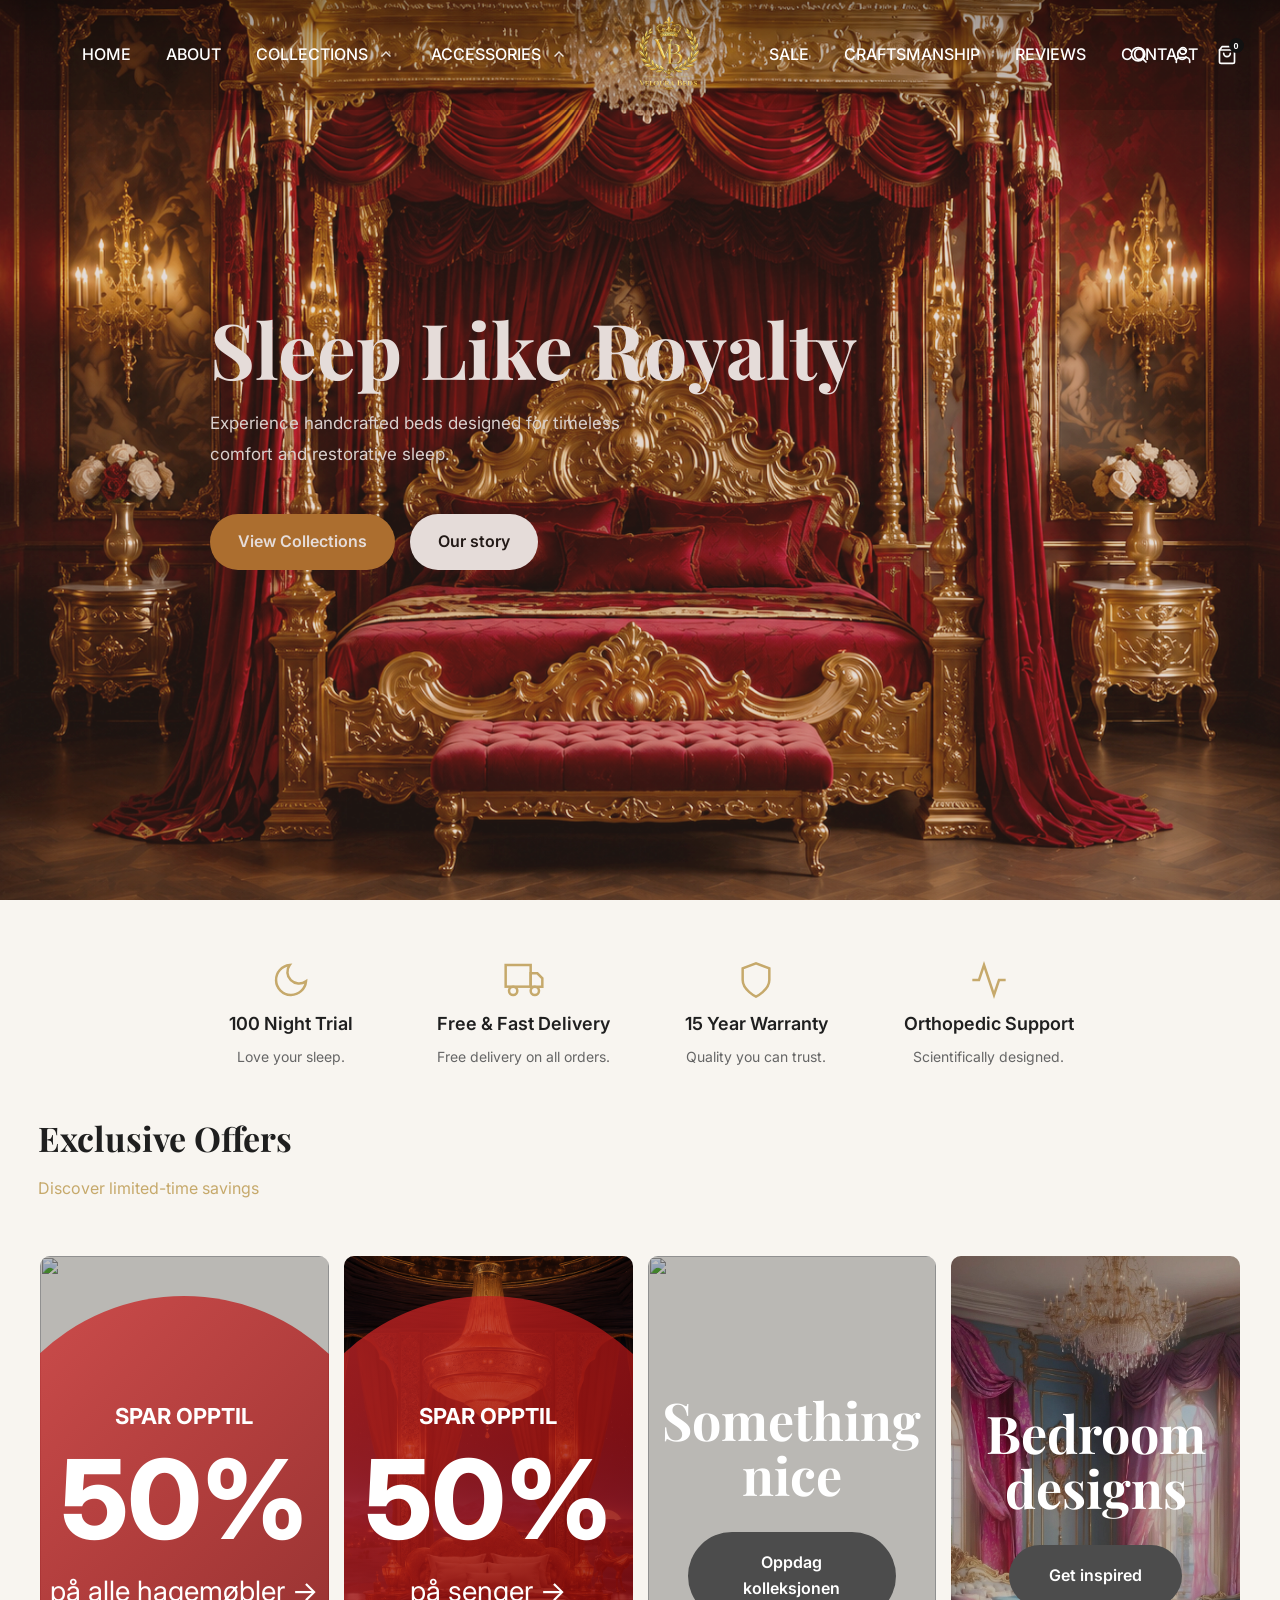
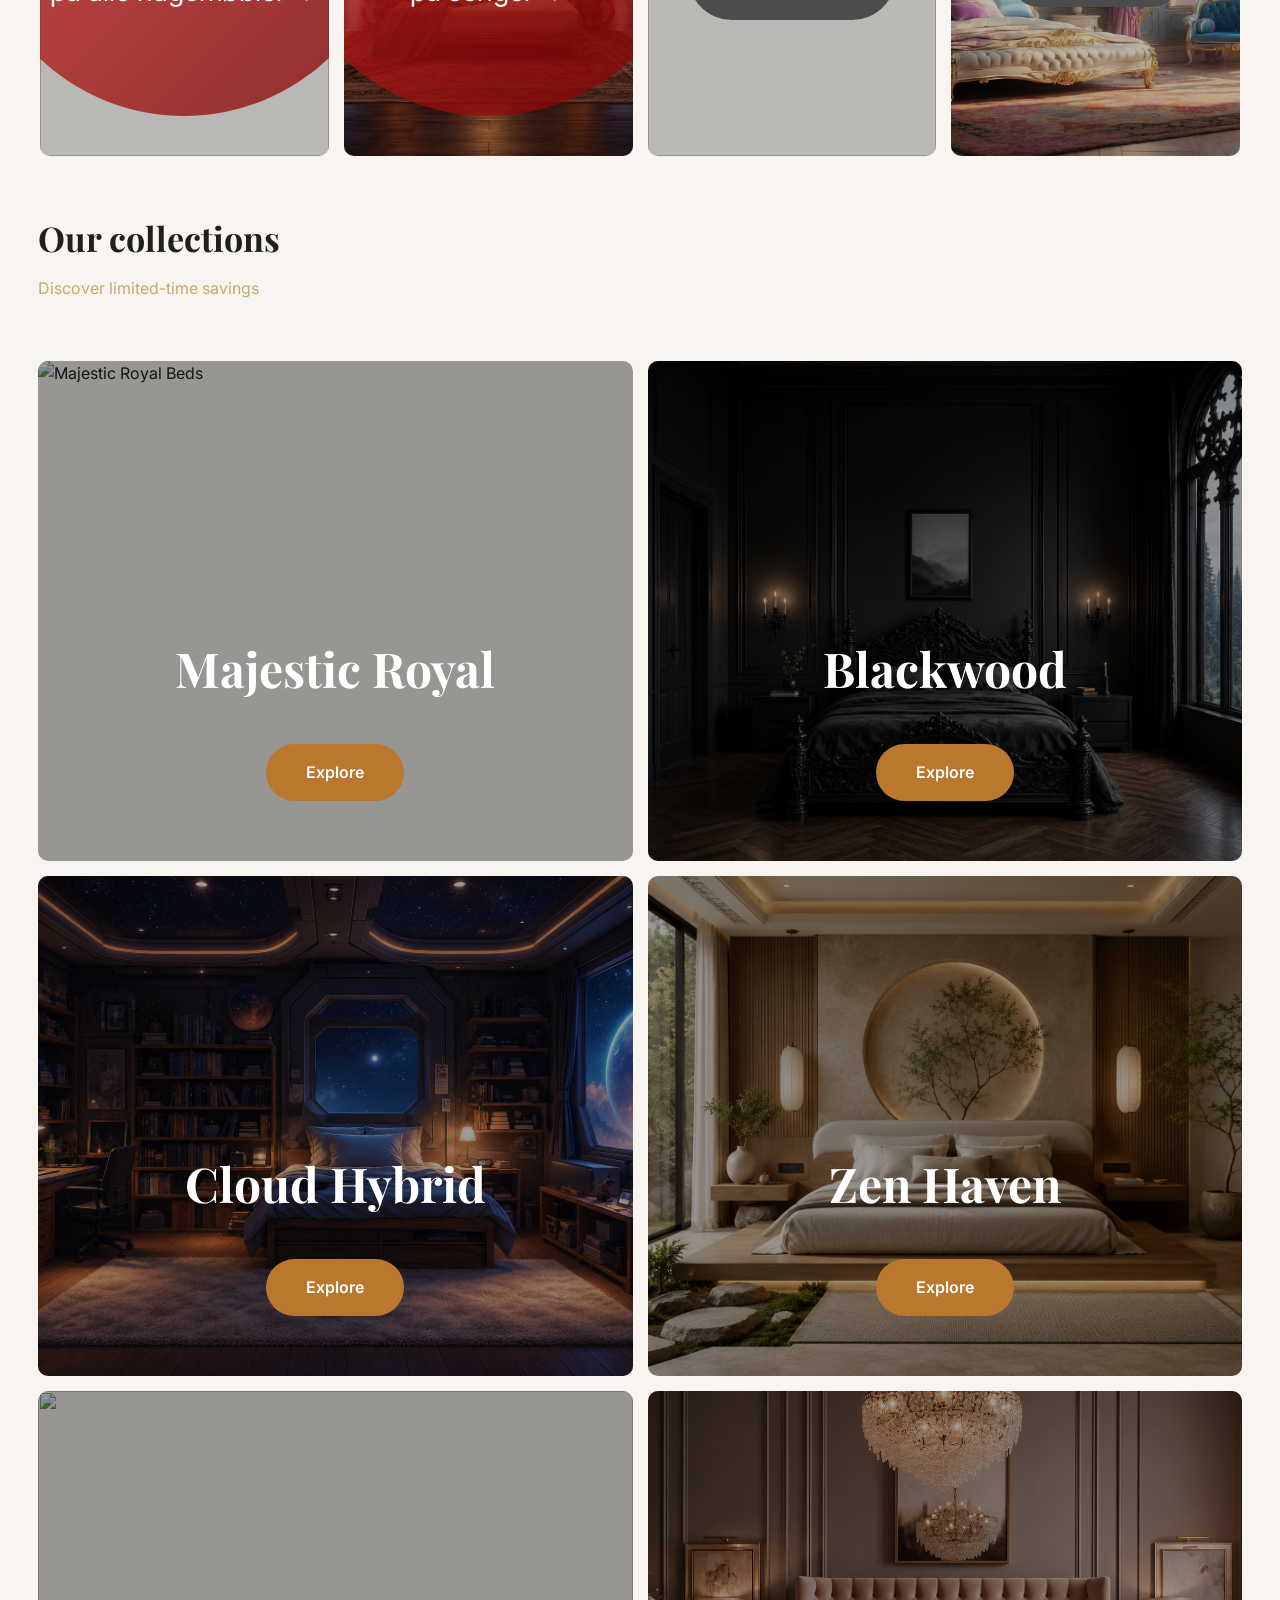
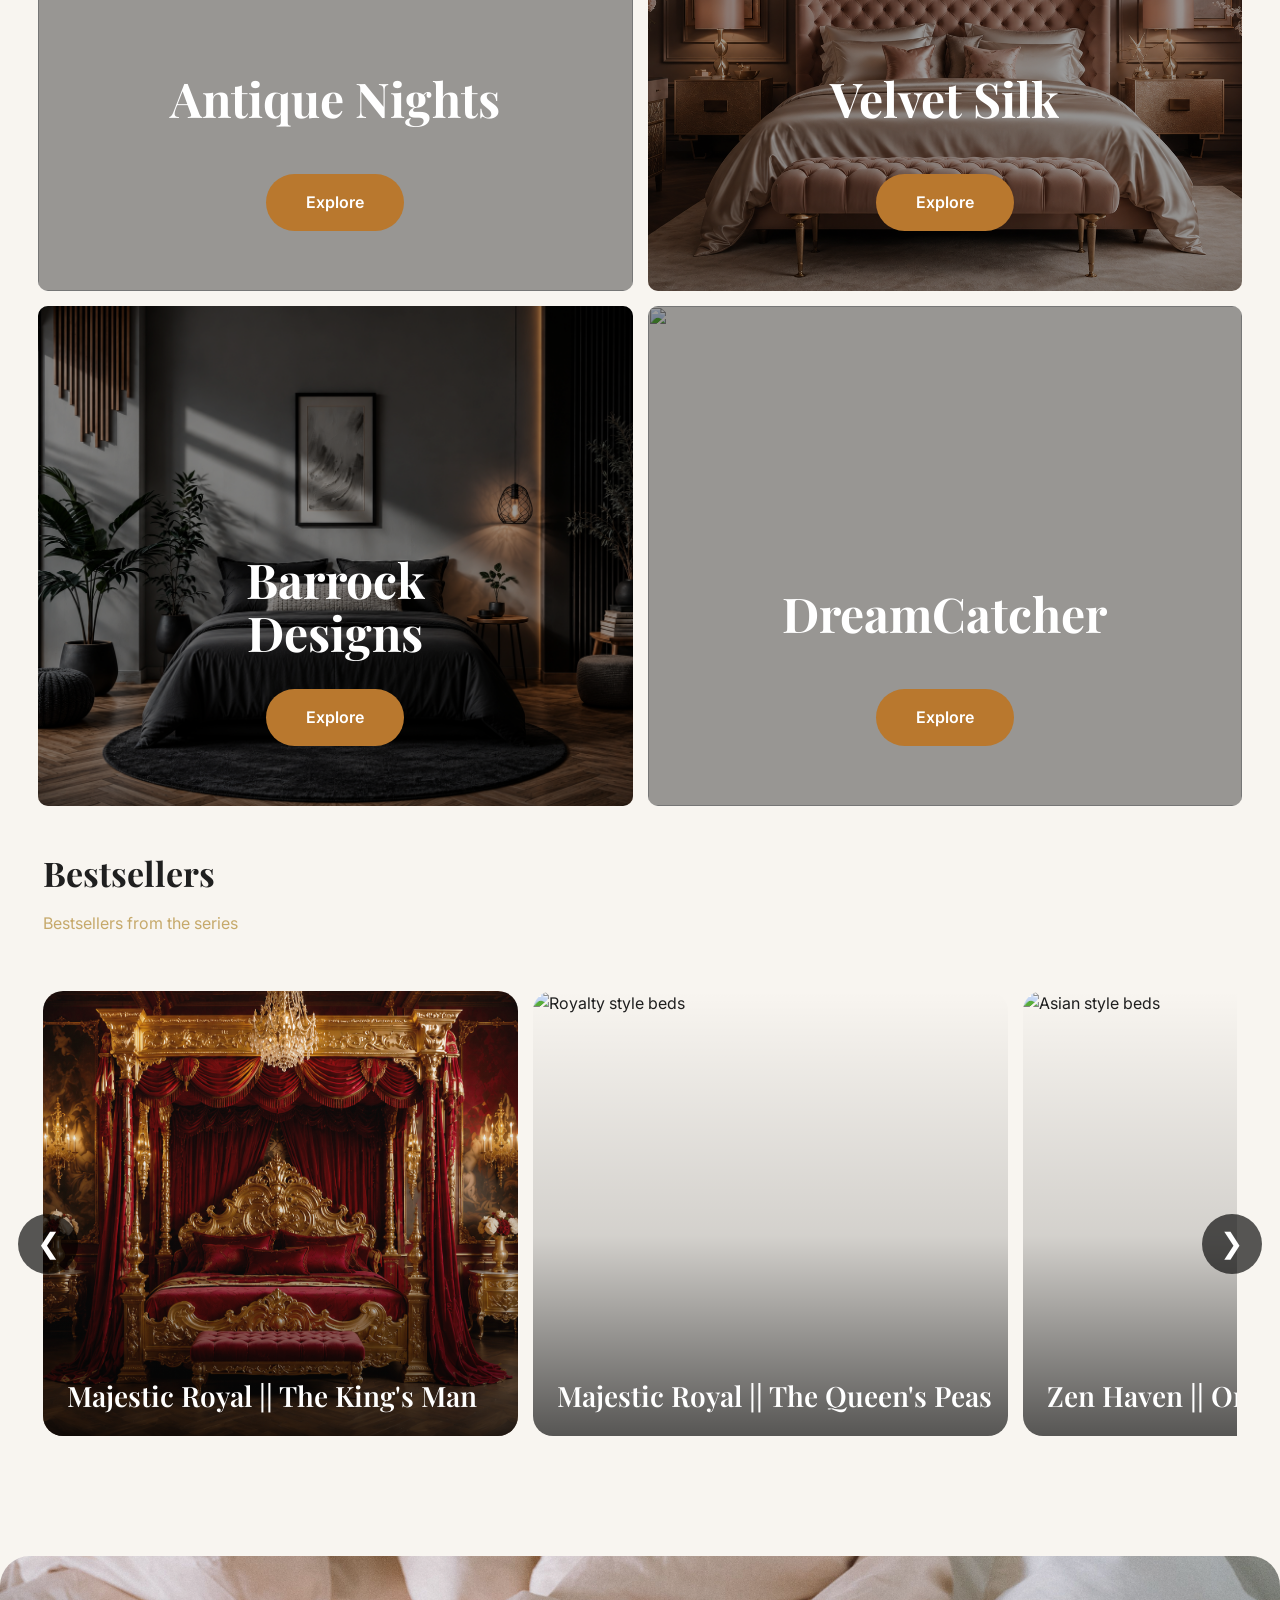
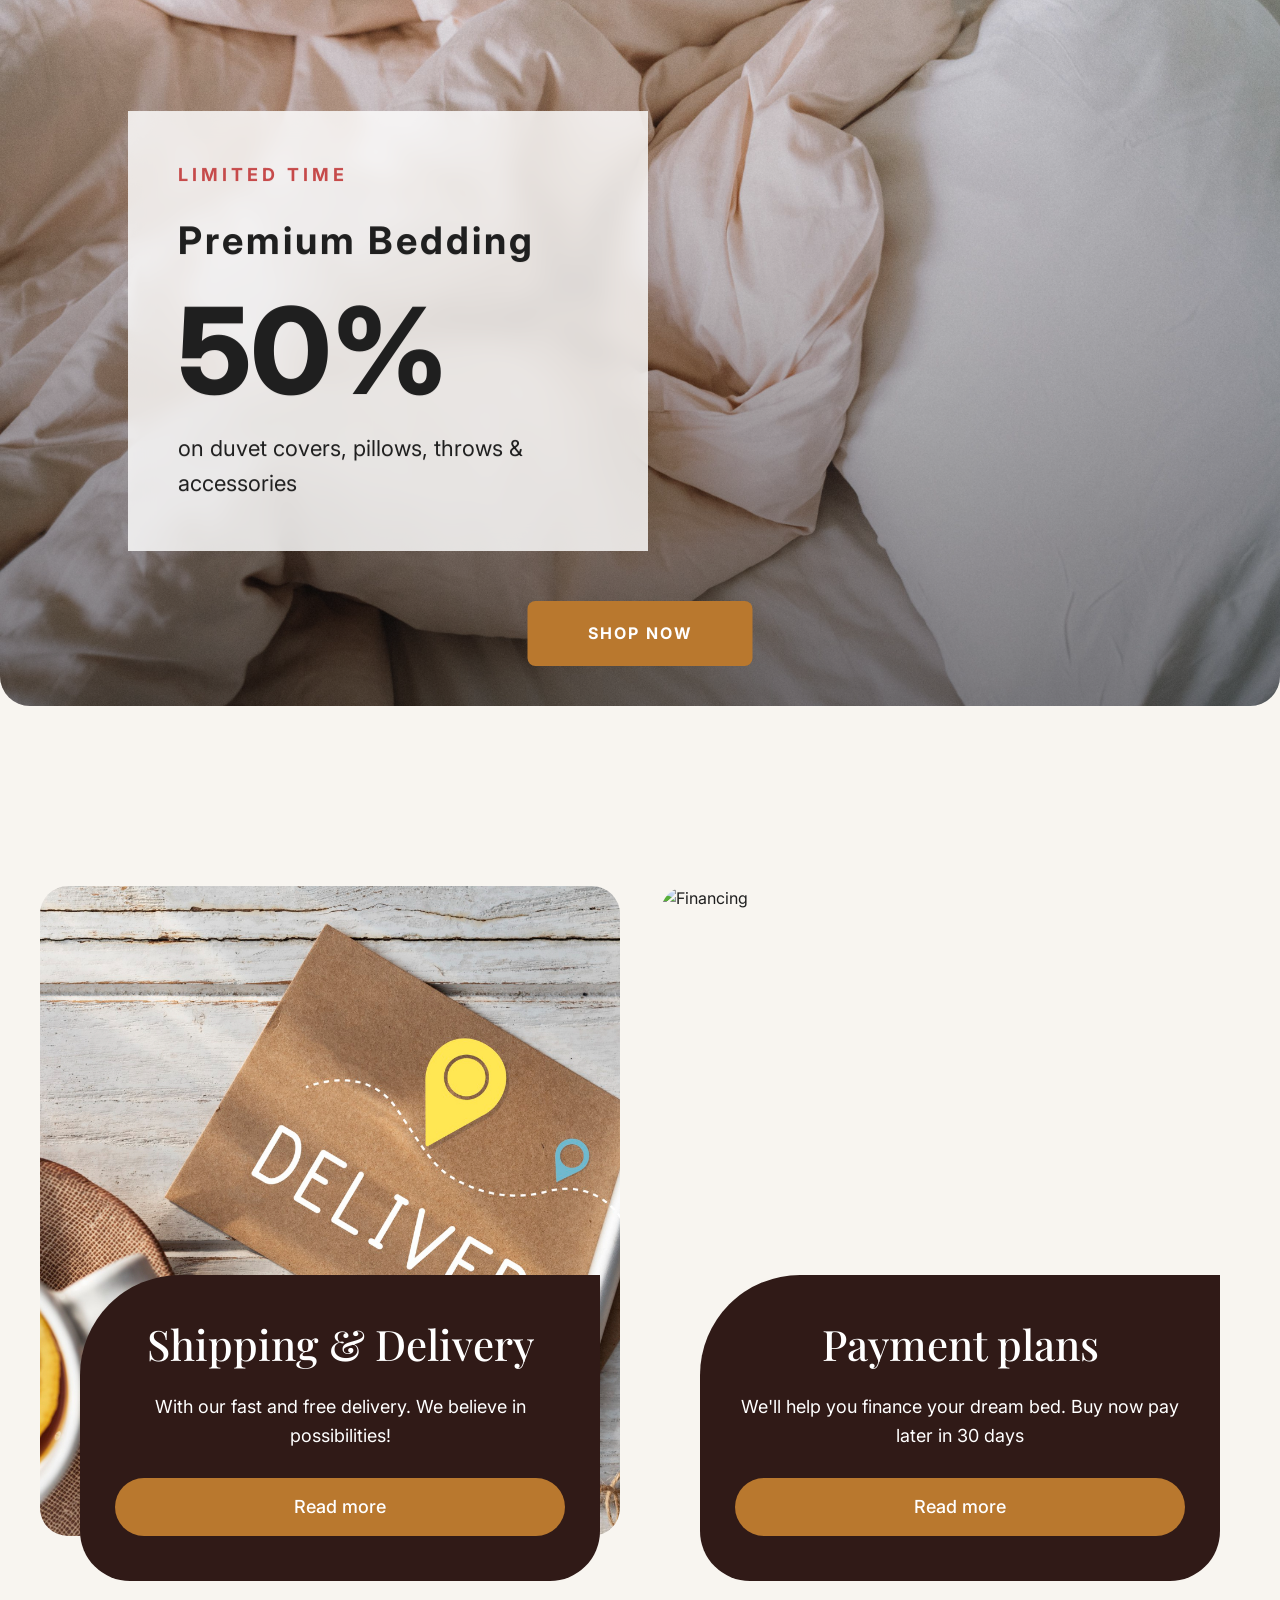
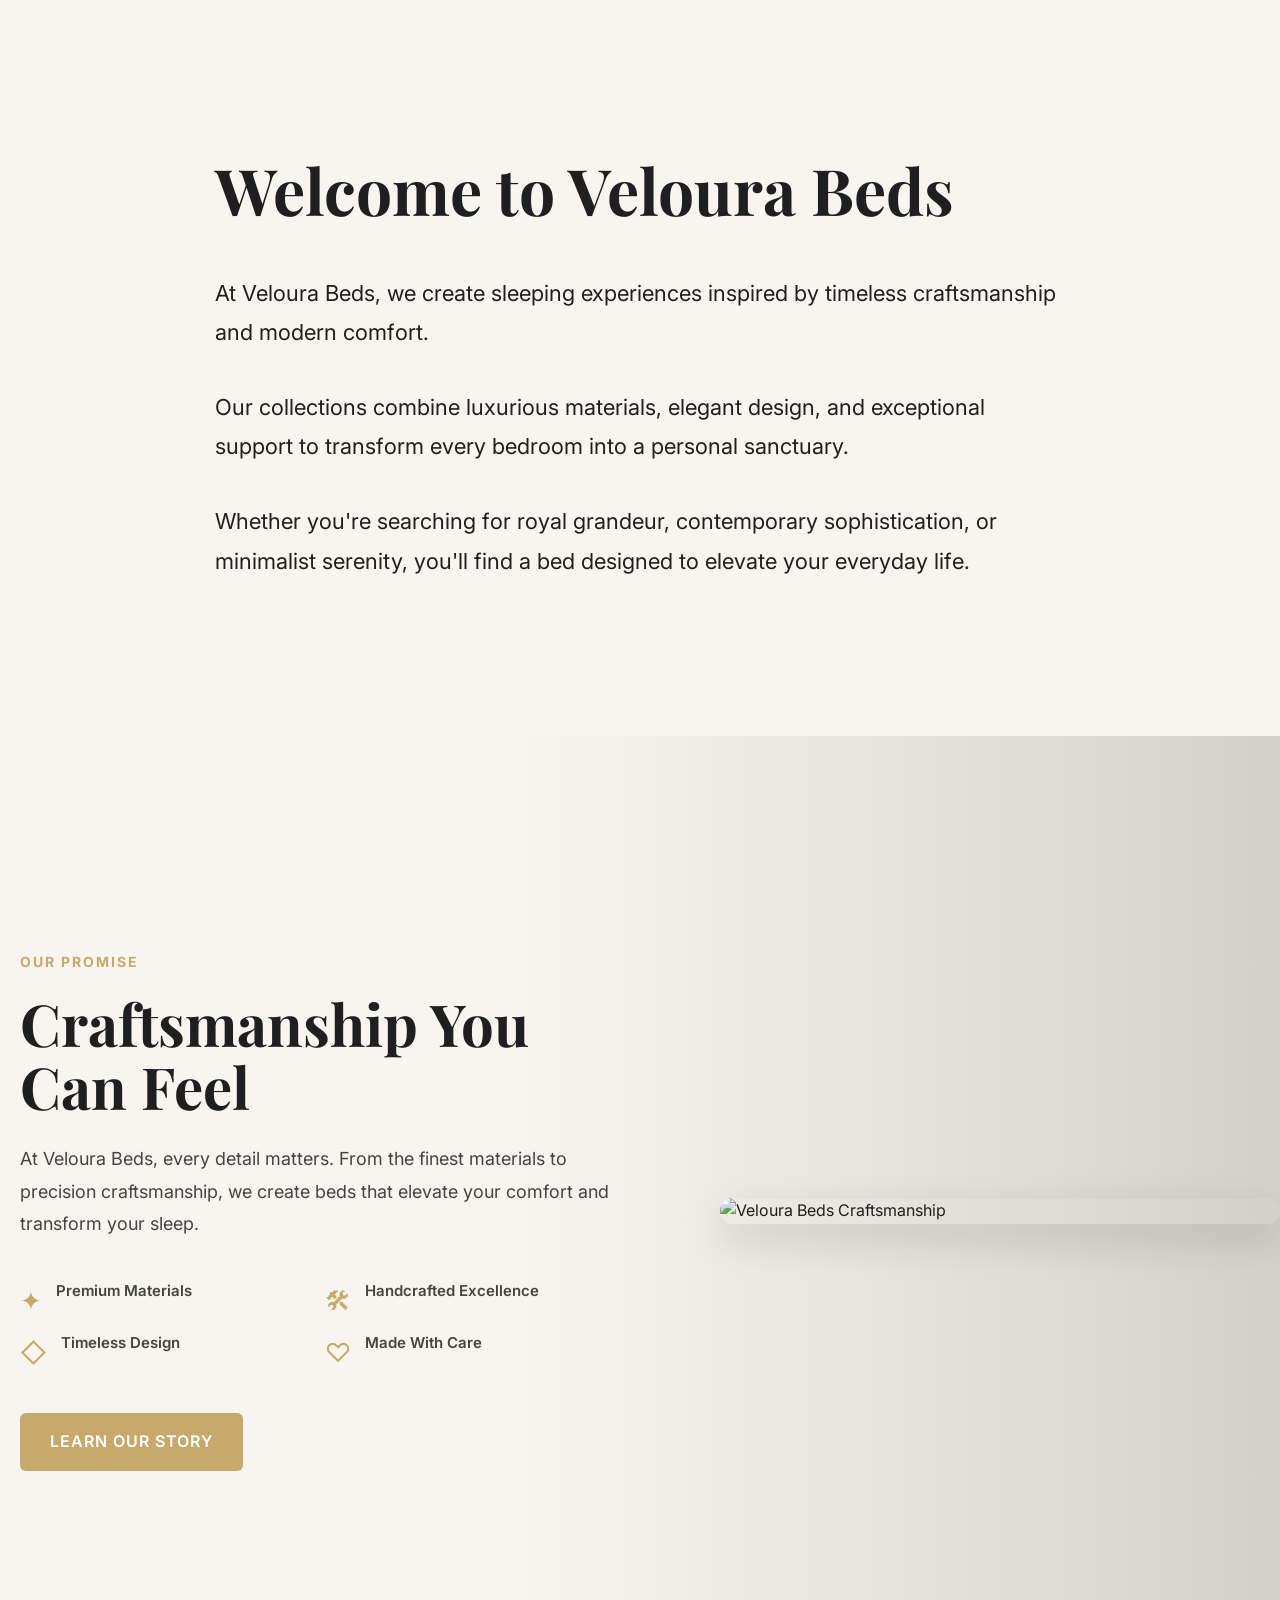
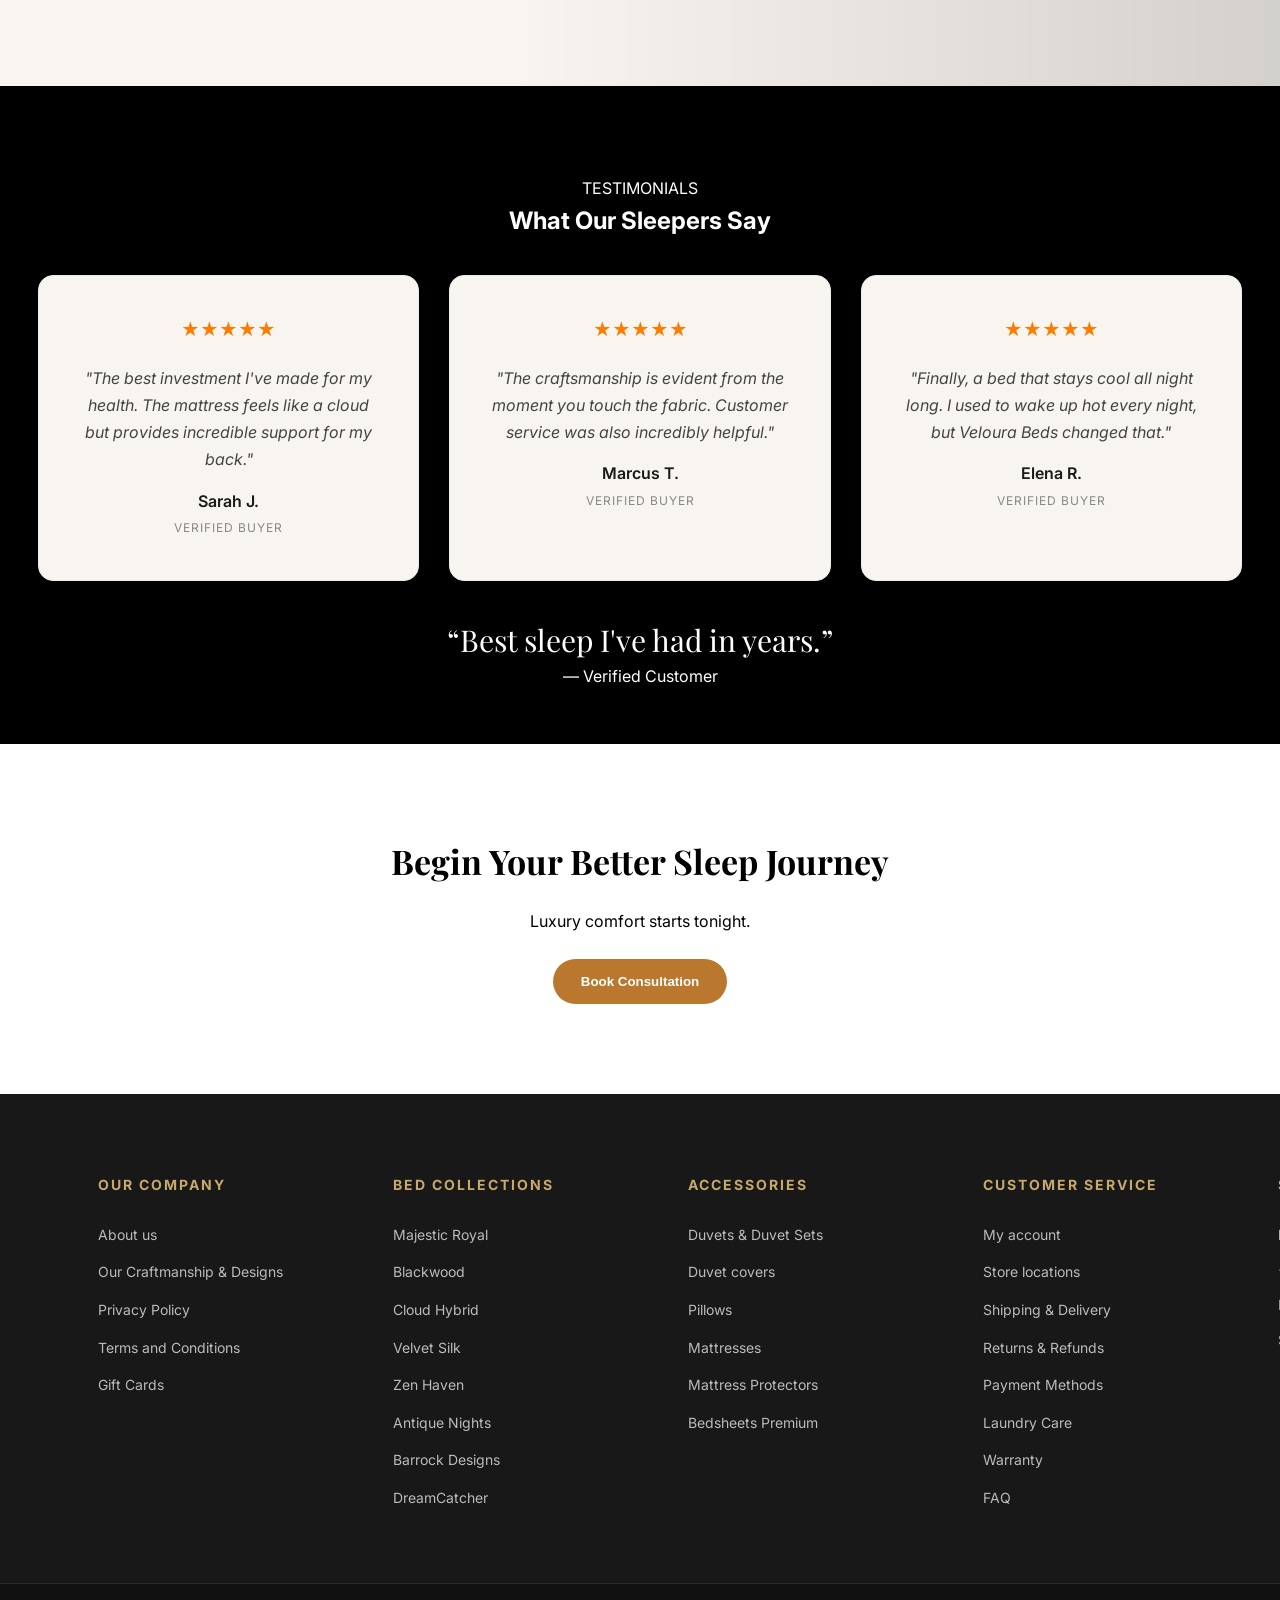
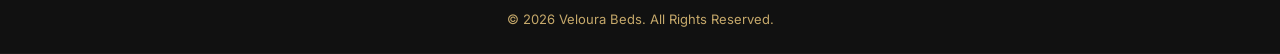
==== commit 1cf0e911: "Update fmt.Println message from 'Hello' to 'Goodbye'" ====
--- a/index.html
+++ b/index.html
@@ -57,7 +57,7 @@
             </a>
 
             <a href="#" class="mega-item">
-                <img src=".folder/ChatGPT Image Jun 21, 2026, 07_12_29 PM.png" alt="Gothic Victorian style bed series">
+                <img src="folder/ChatGPT Image Jun 21, 2026, 07_12_29 PM.png" alt="Gothic Victorian style bed series">
                 <span>Blackwood</span>
             </a>
 
@@ -72,7 +72,7 @@
             </a>
 
             <a href="#" class="mega-item">
-                <img src="./Pics_and_Wireframes/ChatGPT Image May 8, 2026, 06_44_37 AM.png" alt="Luxury beds">
+                <img src="folder/ChatGPT Image May 8, 2026, 06_44_37 AM.png" alt="Luxury beds">
                 <span>Antique Nights</span>
             </a>
     
--- a/styleSheet-v.2.css
+++ b/styleSheet-v.2.css
@@ -548,7 +548,7 @@
     height:100vh;
     /*background:url('https://images.unsplash.com/photo-1505693416388-ac5ce068fe85?w=1600') center/cover;*/
     /* background:url('./soundsrelaxing89-ai-generated-8052806_1280.jpg') center/cover; */
-    background:url('.folder/ChatGPT\ Image\ Jun\ 3\,\ 2026\,\ 09_06_15\ PM\ copy.png') center/cover;
+    background:url('folder/ChatGPT\ Image\ Jun\ 3\,\ 2026\,\ 09_06_15\ PM\ copy.png') center/cover;
     position:relative;
     display:flex;
     align-items:center;
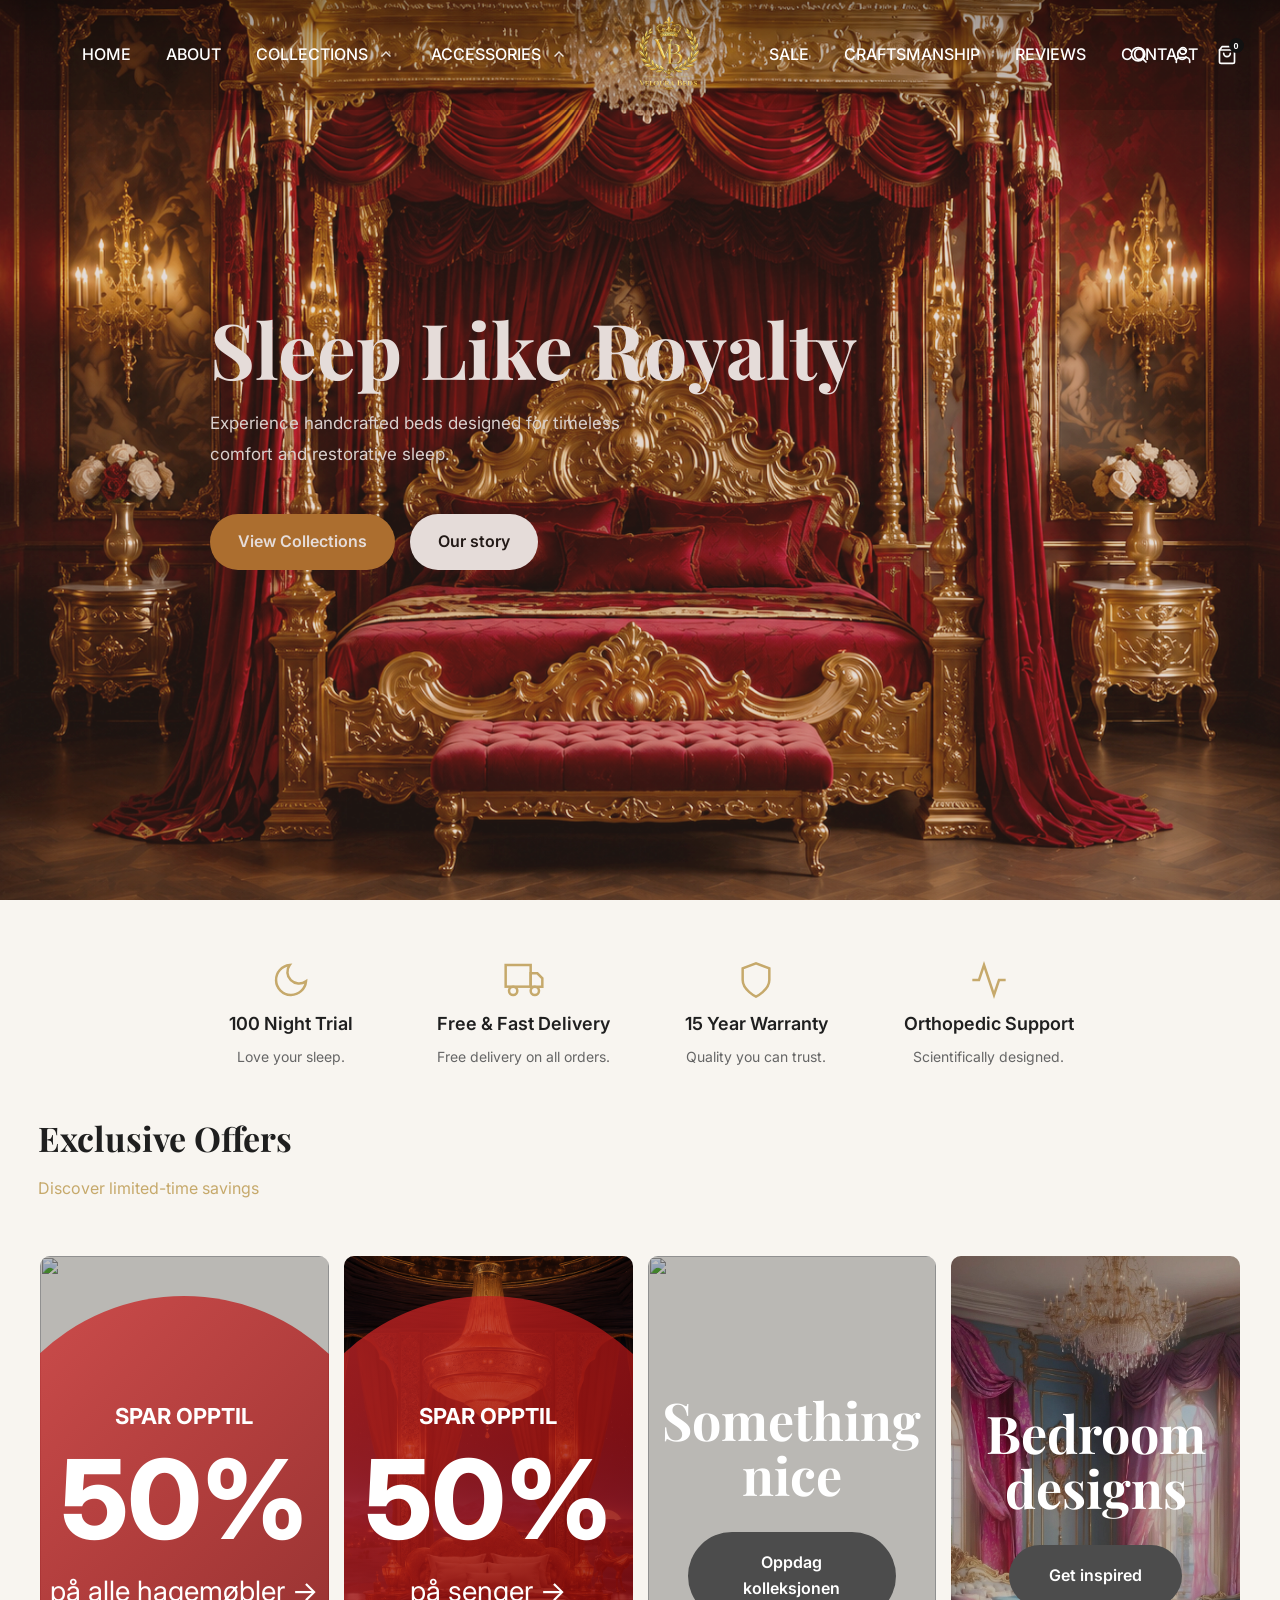
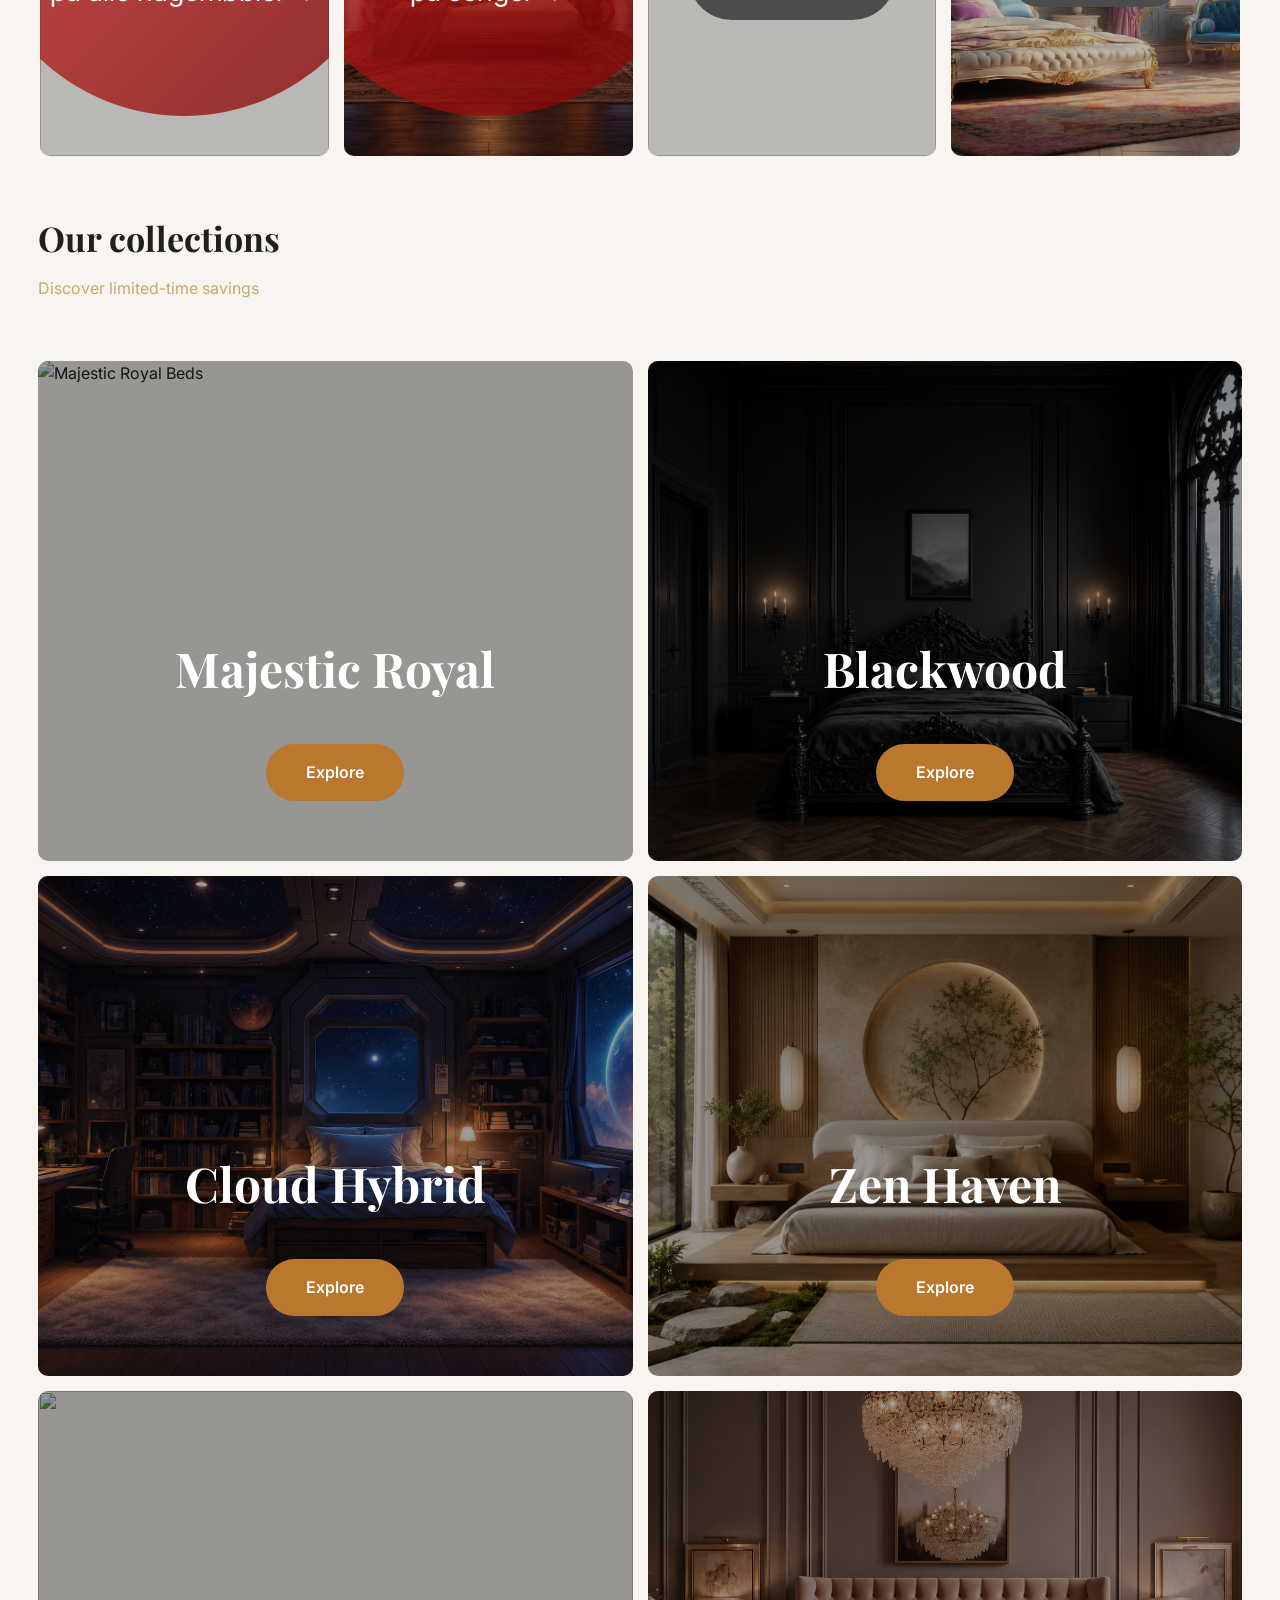
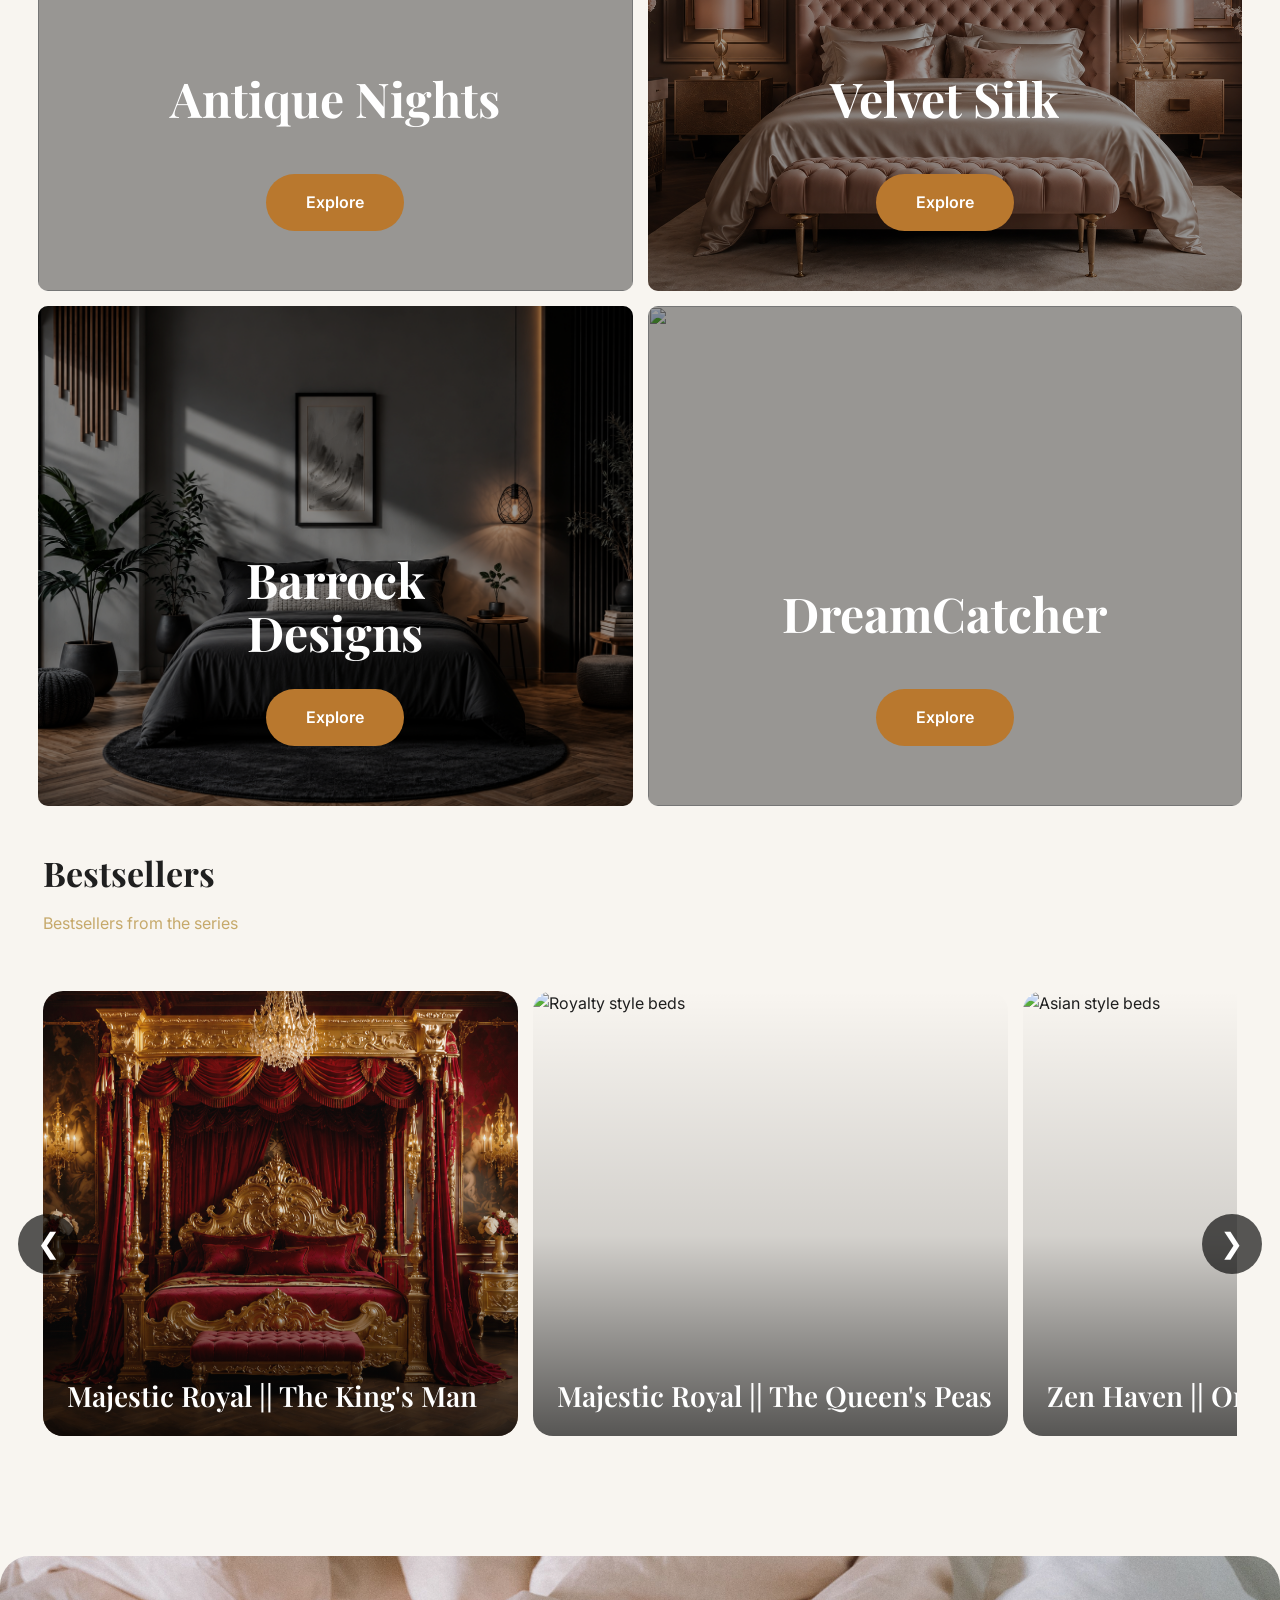
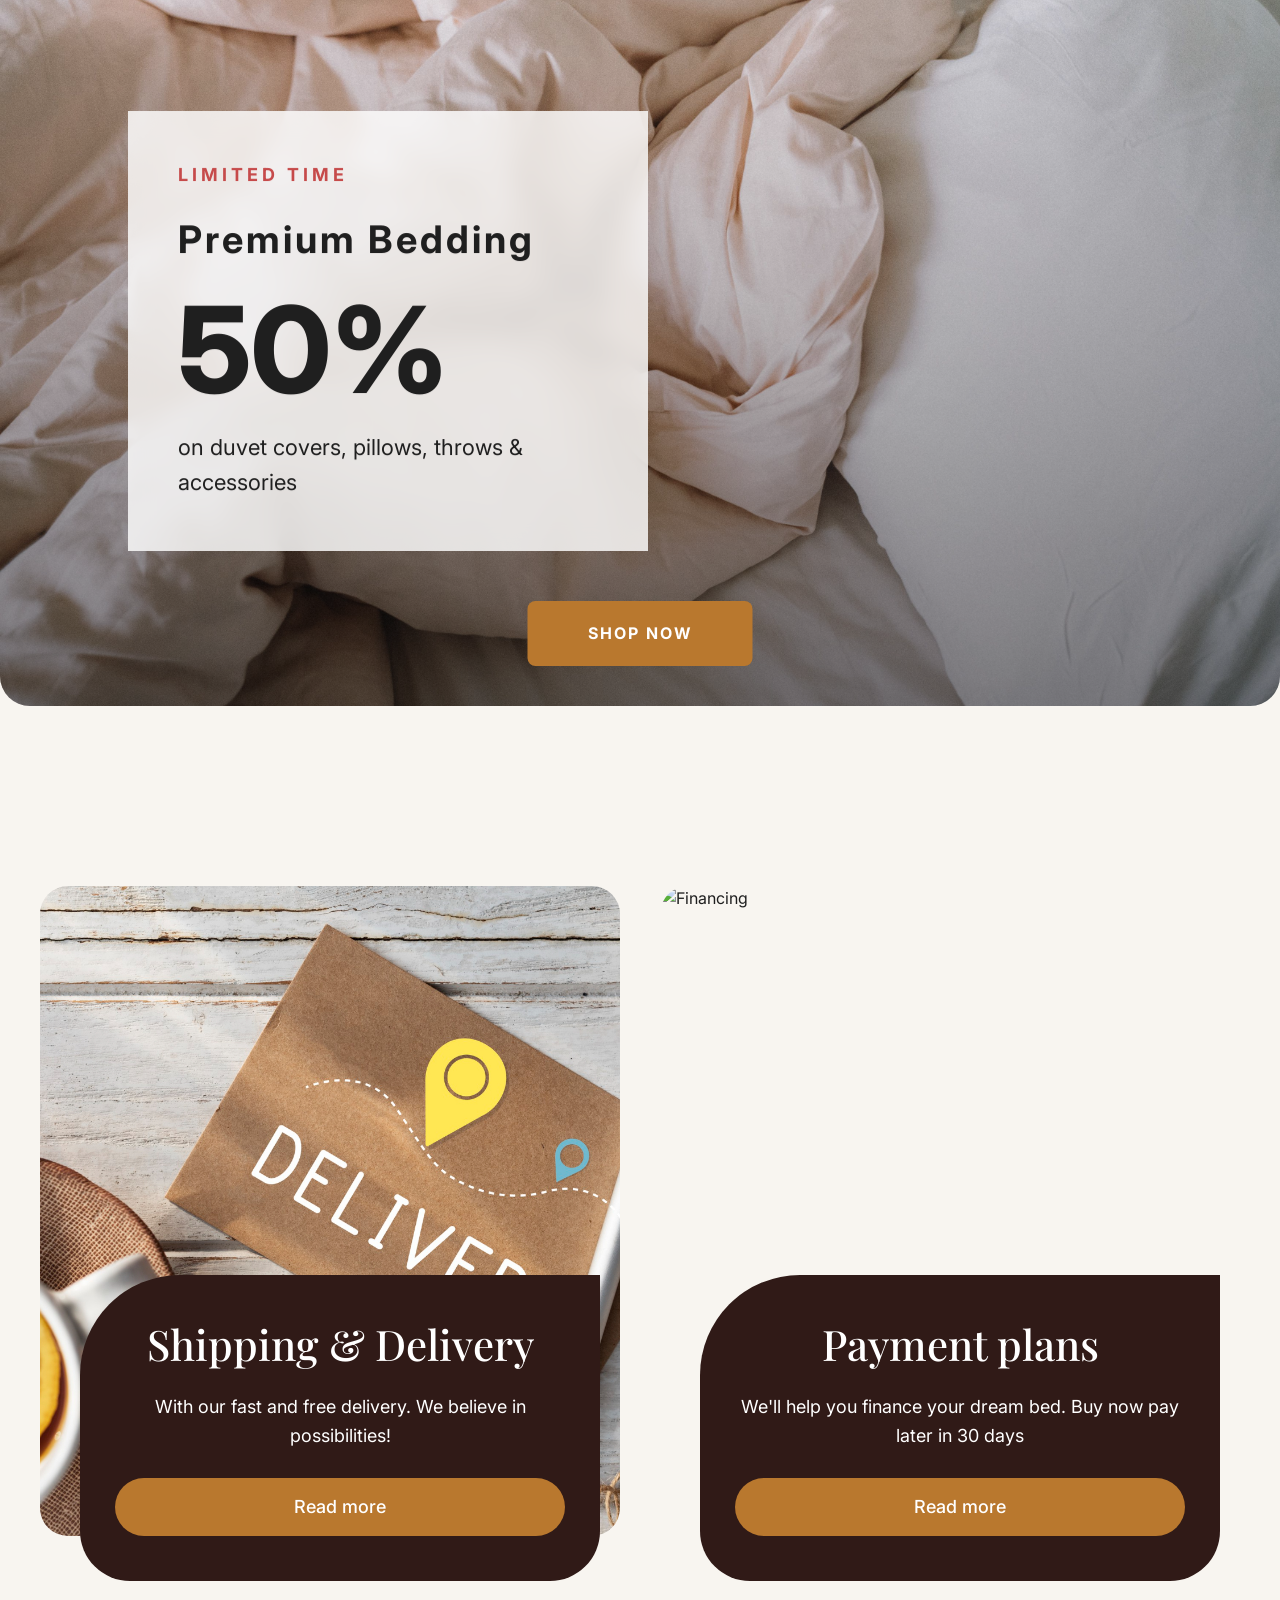
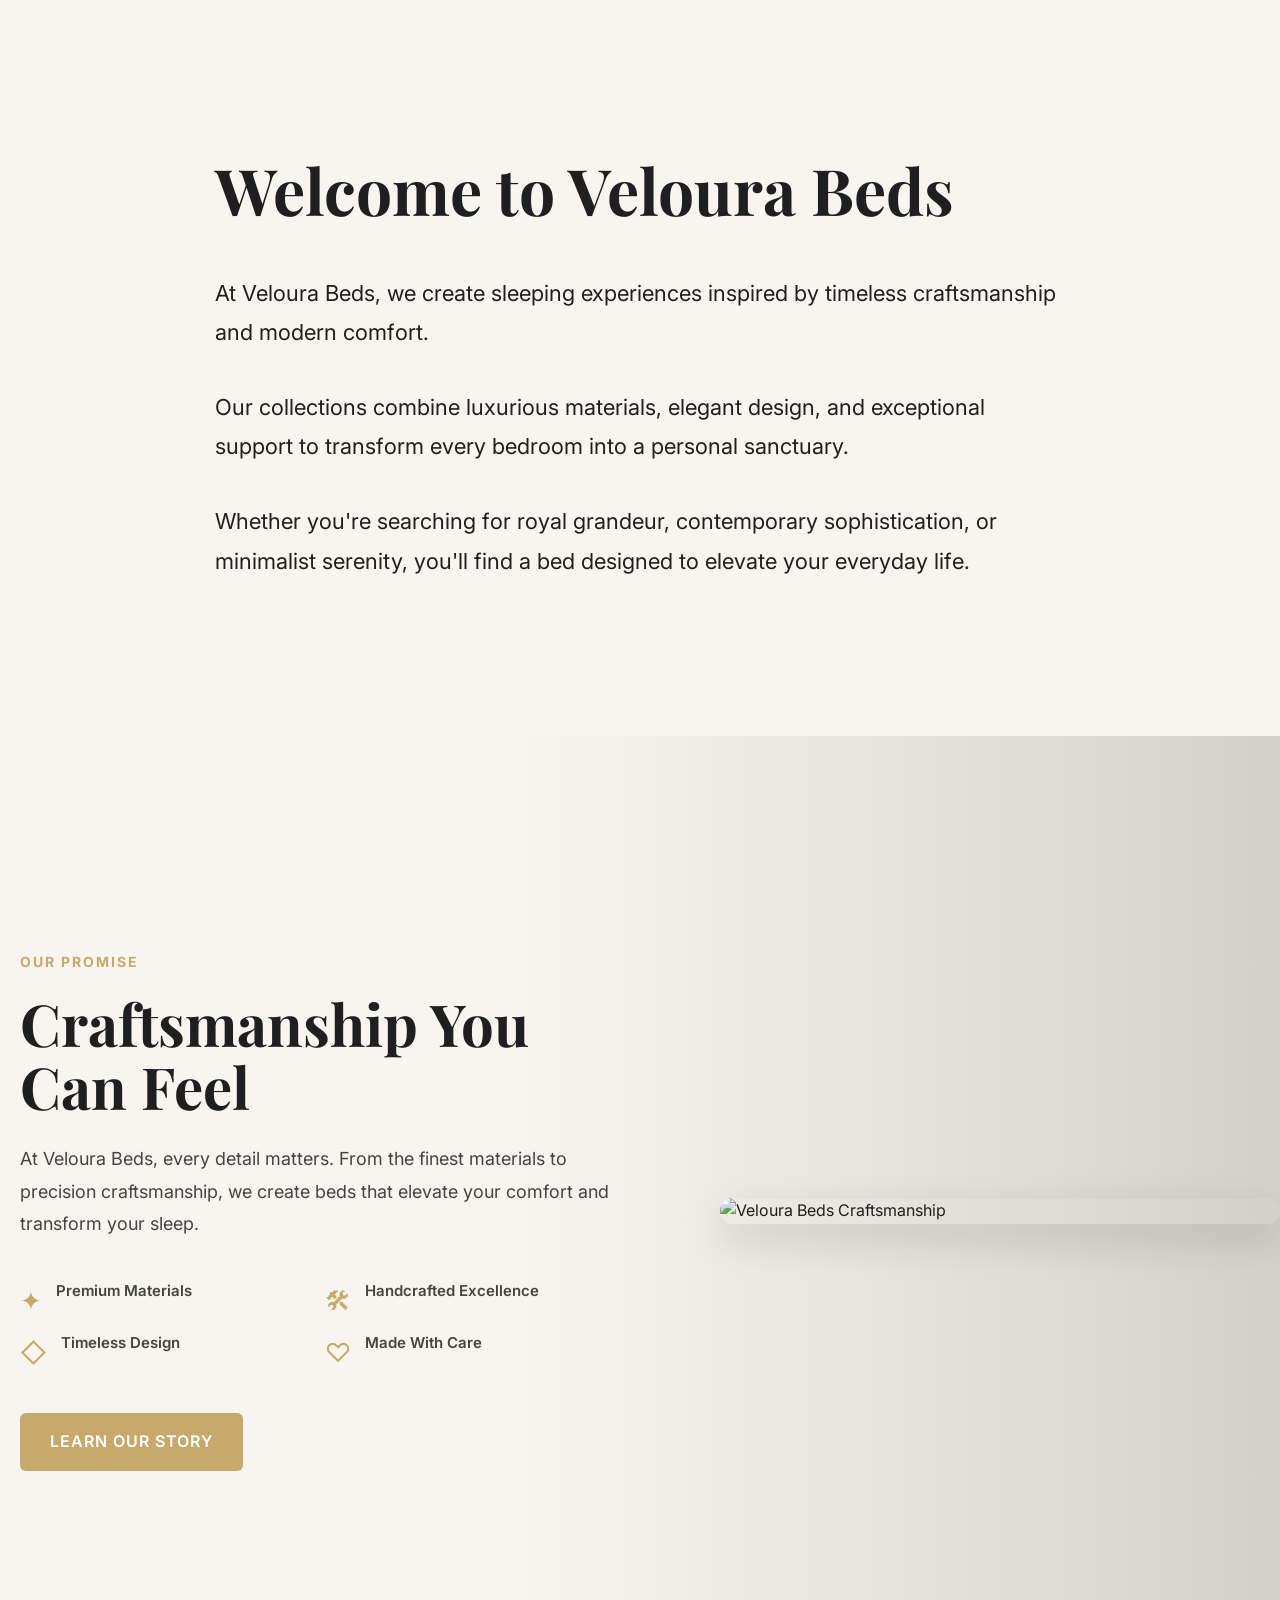
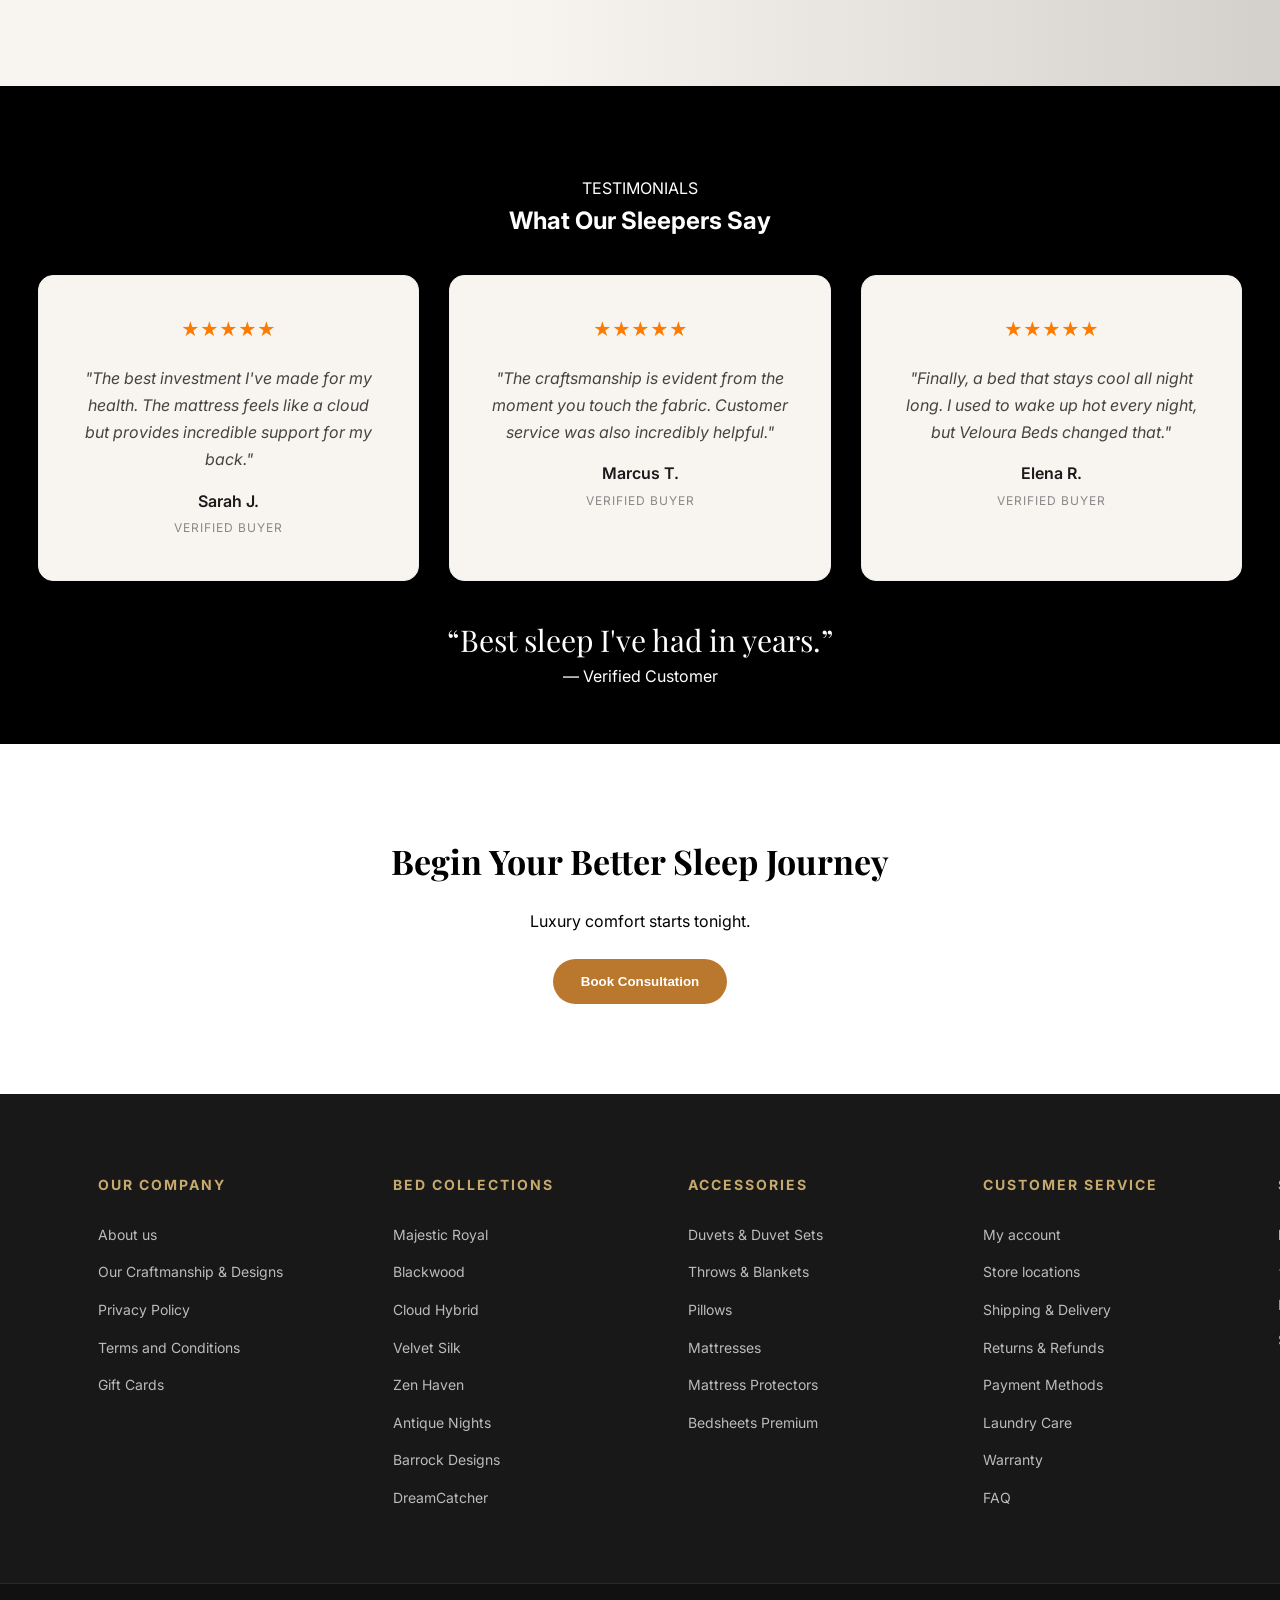
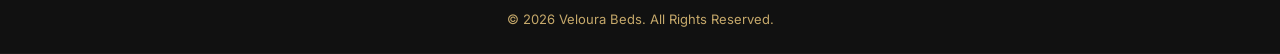
==== commit b5547dbe: "Update fmt.Println message from 'Hello' to 'Goodbye'" ====
--- a/index.html
+++ b/index.html
@@ -415,6 +415,7 @@
 <!-- ========================
 PRODUCTION BOX 2
 ======================== -->
+    
 <section class="products reveal" id="products">
 <div class="container">
 
@@ -426,6 +427,7 @@
 </div>
 
 <!-- <div class="brand-grid"> -->
+    
 <div class="brand-slider-wrapper">
         <button class="brand-arrow prev">❮</button>
     <div class="brand-slider">
@@ -614,6 +616,7 @@
     <div class="container craft-grid">
 
         <!-- LEFT CONTENT -->
+        
         <div class="craft-text">
             <span class="mini-title">OUR PROMISE</span>
             <h2>Craftsmanship You Can Feel</h2>
@@ -625,6 +628,7 @@
             </p>
 
                 <!-- ICON ROW -->
+            
                 <div class="craft-icons">
                         <div class="icon-box">
                         <span>✦</span>
@@ -659,6 +663,7 @@
 <!-- ========================
 TESTIMONIAL/REVIEWS
 ======================== -->
+    
 <section class="reviews reveal" id="reviews">
 
 <div class="container">
@@ -745,6 +750,7 @@
         </div>
 
                 <!-- Shop Column -->
+        
         <div class="footer-col">
             <h4>OUR COMPANY</h4>
             <ul>
@@ -757,18 +763,18 @@
         </div>
 
         <!-- Collection Column -->
+        
         <div class="footer-col">
                 <h4>BED COLLECTIONS</h4>
                 <ul>
-                    <li><a href="#">Majestic Royal</a></li> <!-- This is a majestic royal bedding design (fancy expensive beds feels like royals)-->
-                    <li><a href="#">Blackwood</a></li> <!-- This is the store's signature bedding design -->
-                    <li><a href="#">Cloud Hybrid</a></li> <!-- This is a futuristic bedding design -->
-                    <li><a href="#">Velvet Silk</a></li>
+                    <li><a href="#">Majestic Royal</a></li> <!-- Majestic royal bedding design (fancy expensive beds feels like royals)-->
+                    <li><a href="#">Blackwood</a></li> <!-- Gothic Victorian style bedding design collection -->
+                    <li><a href="#">Cloud Hybrid</a></li> <!-- A futuristic bedding design -->
+                    <li><a href="#">Velvet Silk</a></li> <!-- Luxurious silk & satin bedding design -->
                     <li><a href="#">Zen Haven</a></li> <!-- This is a Asian fusion bedding design -->
                     <li><a href="#">Antique Nights</a></li> <!-- This is a ancient & antique bedding style design -->
-                    <li><a href="#">Barrock Designs</a></li>
-                    <li><a href="#">DreamCatcher</a></li>
-                    
+                    <li><a href="#">Barrock Designs</a></li> <!-- Minimalistic and modern bedding design for those who just want less luxury -->
+                    <li><a href="#">DreamCatcher</a></li> <!-- Relaxing, tranquility bedding design for resilience and retreat -->
                 </ul>
             </div>
 
@@ -777,7 +783,7 @@
                 <h4>ACCESSORIES</h4>
                 <ul>
                     <li><a href="#">Duvets & Duvet Sets</a></li>
-                    <li><a href="#">Duvet covers</a></li>
+                    <li><a href="#">Throws & Blankets</a></li>
                     <li><a href="#">Pillows</a></li>
                     <li><a href="#">Mattresses</a></li>
                     <li><a href="#">Mattress Protectors</a></li>
@@ -801,6 +807,7 @@
         </div>
 
         <!-- Support Column (Contact Info) -->
+        
         <div class="footer-col">
             <h4>SUPPORT</h4>
             <p>hello@velourabeds.com</p>
@@ -811,10 +818,10 @@
     </div>
 
     <!-- Bottom Bar -->
+    
     <div class="footer-bottom">
         <div class="container flex-bottom">
             <p>© 2026 Veloura Beds. All Rights Reserved.</p>
-                <!--<a href="#">Privacy Policy</a> | <a href="#">Terms & Conditions</a>-->
             </div>
         </div>
     </div>
@@ -833,6 +840,7 @@
 <!-- ========================
 JAVASCRIPT
 ======================== -->
+    
 <script>
 
 /* MOBILE MENU */
@@ -987,47 +995,46 @@
 
     {
         name: "Majestic Royal",
-        image: "./Pics_and_Wireframes/2150754887.jpg",
+        image: "folder/2150754887.jpg",
         url: "majestic_royal.html"
     },
     {
         name: "Blackwood",
-        image: "./Pics_and_Wireframes/ChatGPT Image Jun 21, 2026, 07_12_29 PM.png",
+        image: "folder/ChatGPT Image Jun 21, 2026, 07_12_29 PM.png",
         url: "blackwood.html"
     },
     {
         name: "Cloud Hybrid",
-        image: "./Pics_and_Wireframes/ChatGPT Image May 8, 2026, 06_52_47 AM.png",
+        image: "folder/ChatGPT Image May 8, 2026, 06_52_47 AM.png",
         url: "cloud_hybrid.html"
     },
     {
         name: "Zen Haven",
-        image: "./Pics_and_Wireframes/ChatGPT Image Jun 21, 2026, 04_44_17 PM.png",
+        image: "folder/ChatGPT Image Jun 21, 2026, 04_44_17 PM.png",
         url: "zen_haven.html"
     },
     {
         name: "DreamCatcher",
-        image: "./Pics_and_Wireframes/2150497255.jpg",
+        image: "folder/2150497255.jpg",
         url: "dreamcatcher.html"
     },
     {
         name: "Antique Nights",
-        image: "./Pics_and_Wireframes/ChatGPT Image Jun 21, 2026, 01_33_12 PM.png",
+        image: "folder/ChatGPT Image Jun 21, 2026, 01_33_12 PM.png",
         url: "antique_nights.html"
     },
     {
         name: "Velvet Silk",
-        image: "./Pics_and_Wireframes/ChatGPT Image Jun 21, 2026, 06_50_51 PM.png",
+        image: "folder/ChatGPT Image Jun 21, 2026, 06_50_51 PM.png",
         url: "velvet_silk.html"
     },
     {
         name: "Barrock Designs",
-        image: "./Pics_and_Wireframes/ChatGPT Image Jun 21, 2026, 06_00_32 PM.png",
+        image: "folder/ChatGPT Image Jun 21, 2026, 06_00_32 PM.png",
         url: "barrock_designs.html"
     }
 
 ];
-
 
 // Open / close search bar
 
@@ -1099,7 +1106,6 @@
 
     });
 
-
 // Clear button (X)
 
 clearBtn.addEventListener("click", () => {
@@ -1111,7 +1117,6 @@
     searchInput.focus();
 
 });
-
 
 // Close search when clicking outside
 
@@ -1128,103 +1133,6 @@
     }
 
 });
-
-/* SEARCH BAR SECTION
-
-const searchBtn = document.querySelector(".search-trigger");
-const headerSearch = document.querySelector(".header-search");
-
-searchBtn.addEventListener("click", (e) => {
-
-    e.stopPropagation();
-
-    headerSearch.classList.toggle("active");
-
-    if(headerSearch.classList.contains("active")){
-        searchInput.focus();
-    }
-
-});
-
-document.addEventListener("click", (e) => {
-
-    if(
-        !headerSearch.contains(e.target) &&
-        !searchBtn.contains(e.target)
-    )
-    
-    {
-
-        headerSearch.classList.remove("active");
-        resultsBox.style.display = "none";
-
-    }
-
-});
-
-clearBtn.addEventListener("click", () => {
-
-    searchInput.value = "";
-    clearBtn.style.display = "none";
-    resultsBox.style.display = "none";
-    searchInput.focus();
-
-});
-
-/* CREATE PRODUCTS *
-
-const products = [
-
-"Majestic Royal",
-"Blackwood",
-"Cloud Hybrid",
-"DreamCatcher",
-"Zen Haven",
-"Antique Nights",
-"Velvet Silk",
-"Barrock Designs",
-"Mattresses",
-"Pillows",
-"Duvets"
-
-];
-
-const resultsBox =
-document.querySelector(".search-results");
-
-searchInput.addEventListener("input", () => {
-
-    let value =
-    searchInput.value.toLowerCase();
-
-    resultsBox.innerHTML = "";
-
-    if(value === ""){
-        resultsBox.style.display = "none";
-        return;
-    }
-
-    let matches = products.filter(product =>
-        product.toLowerCase().includes(value)
-    );
-
-    matches.forEach(product => {
-
-        resultsBox.innerHTML +=
-        `
-        <div class="search-item">
-            ${product}
-        </div>
-        `;
-
-    });
-
-    resultsBox.style.display =
-        matches.length ? "block" : "none";
-
-});
-*/
-
 
 /* BACK TO TOP BUTTON */
 
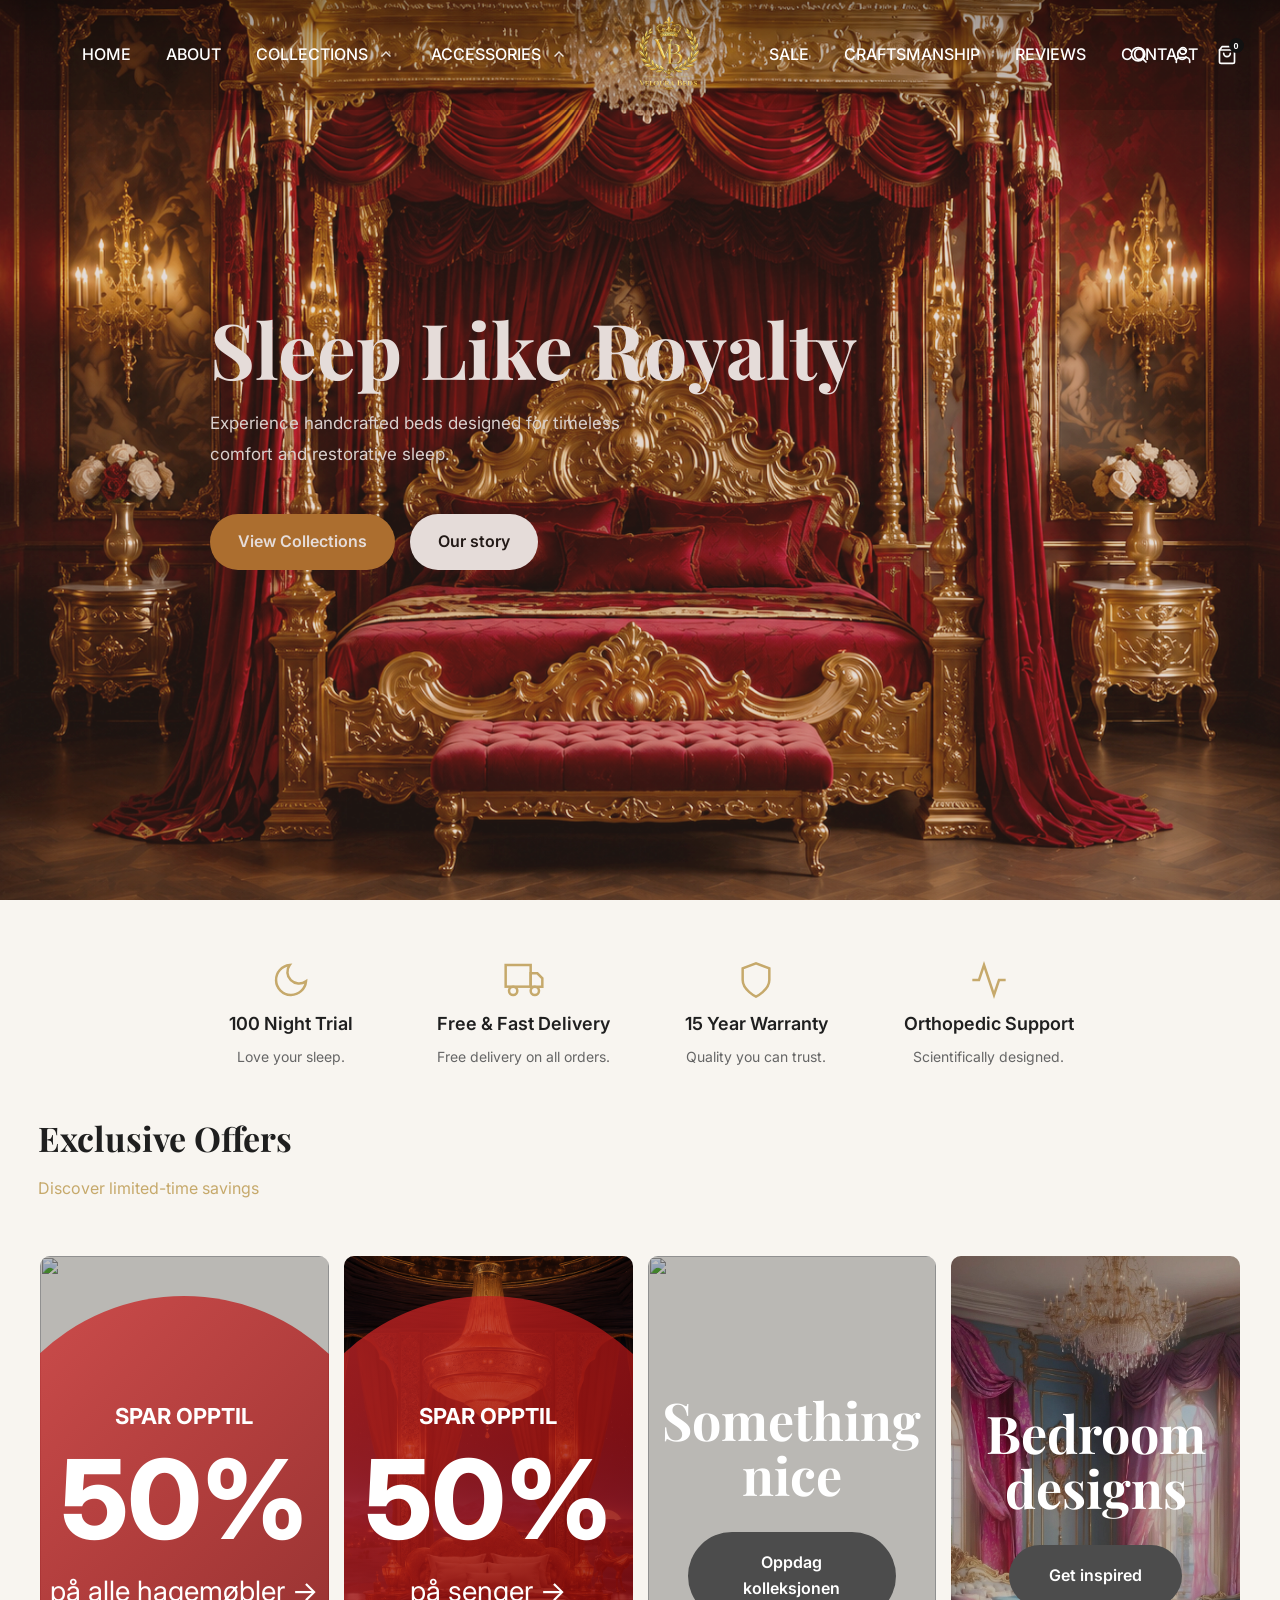
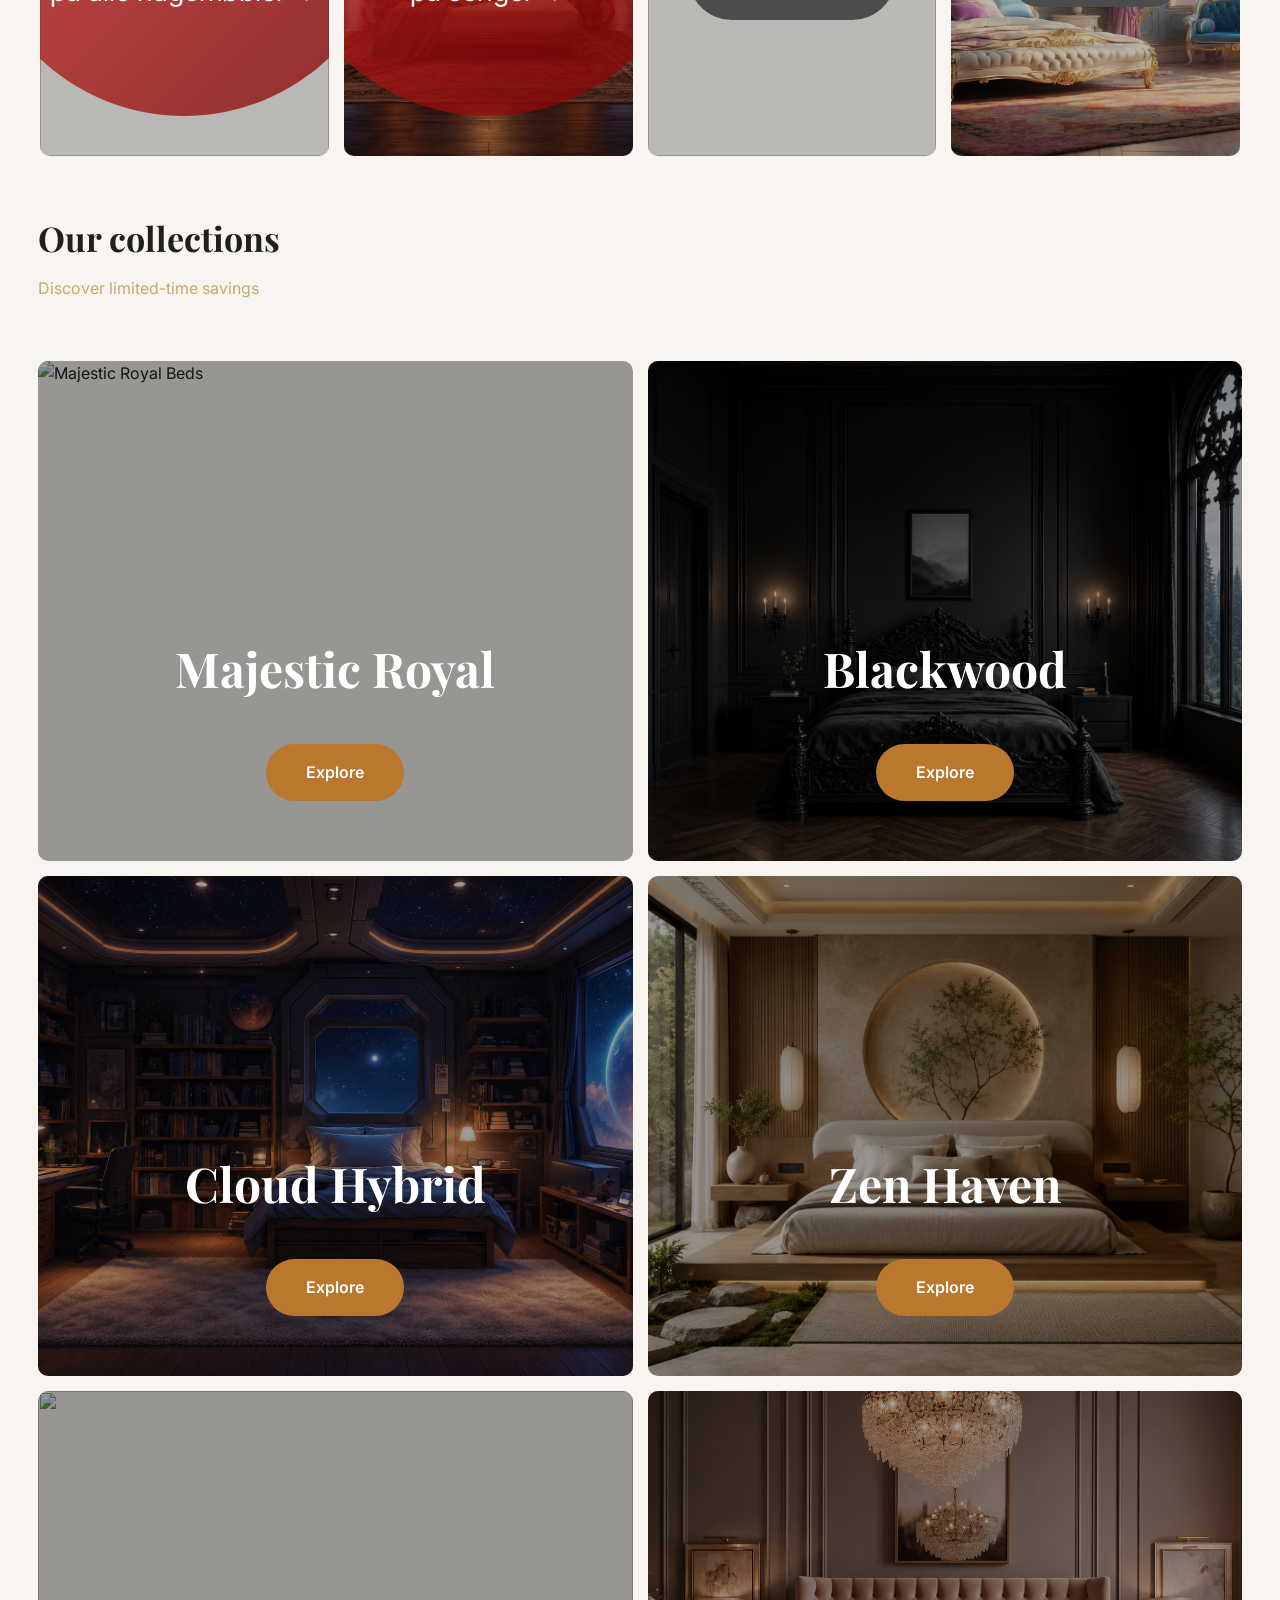
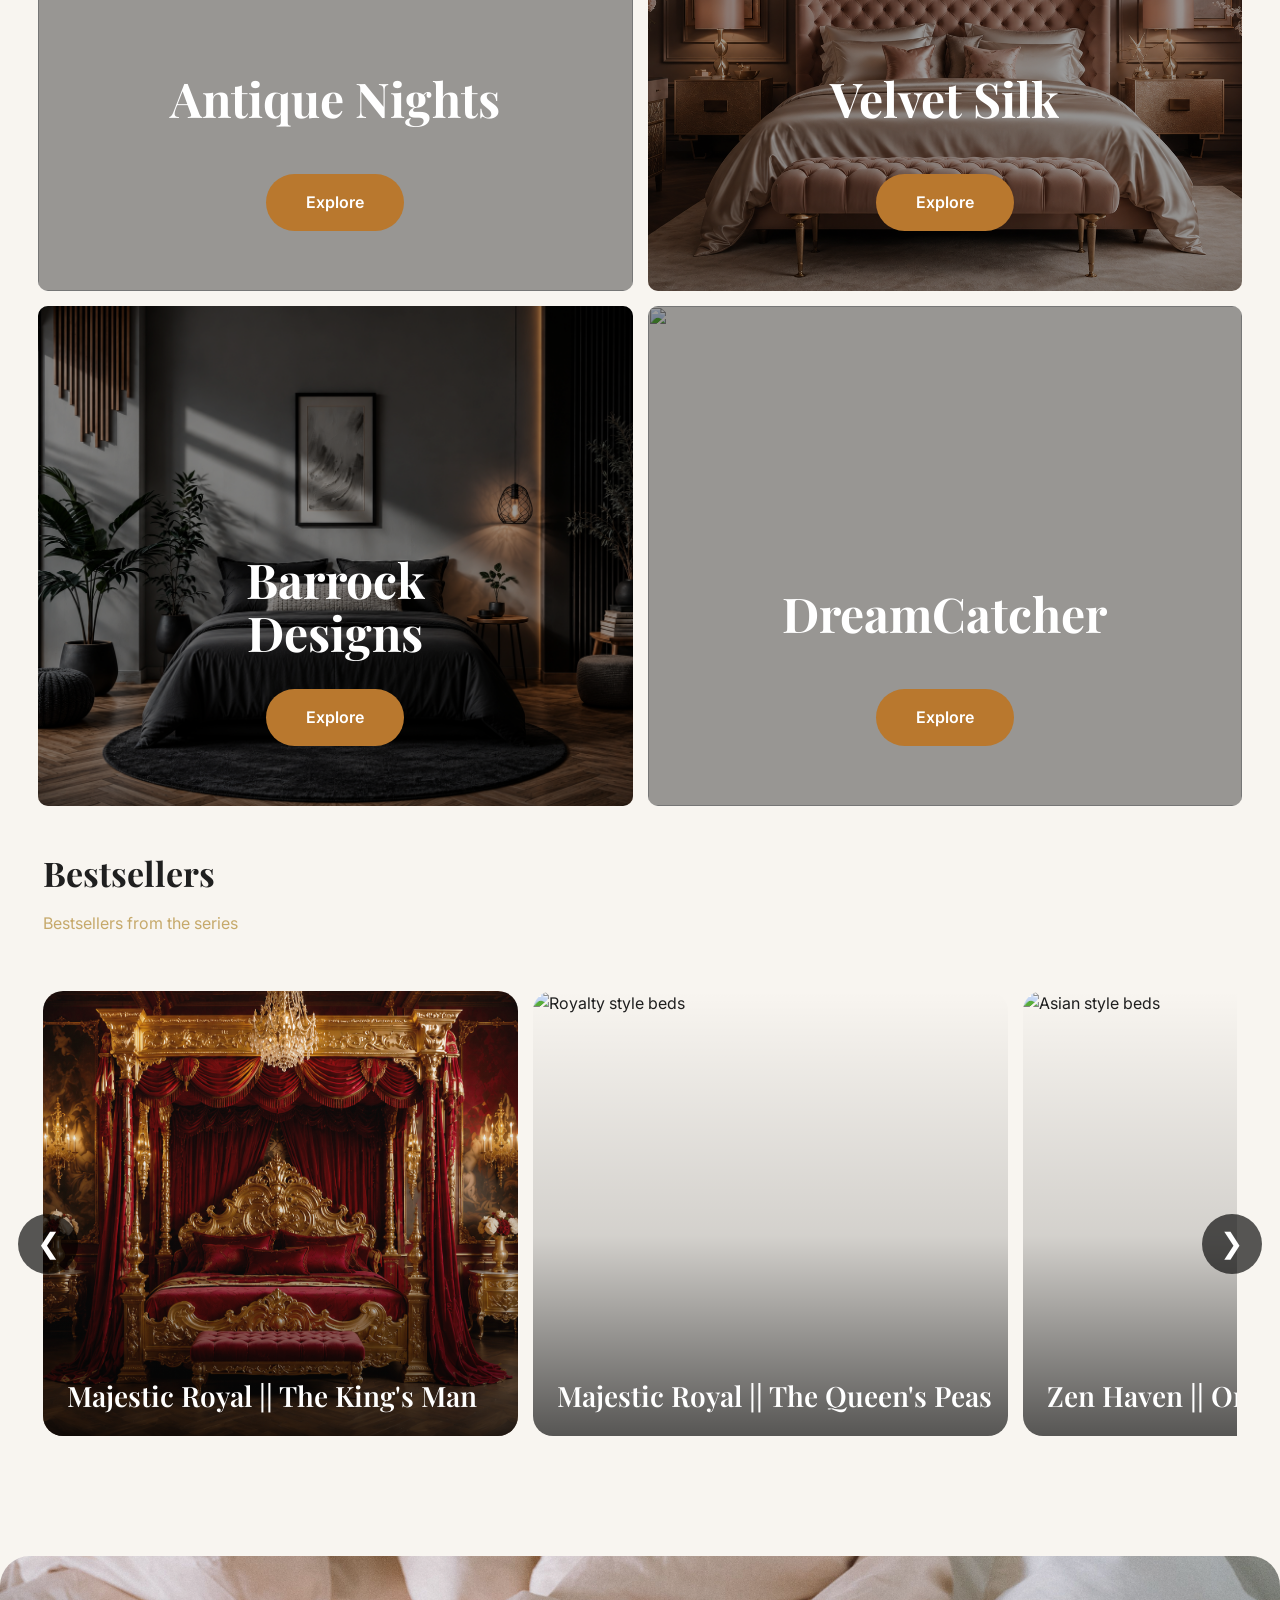
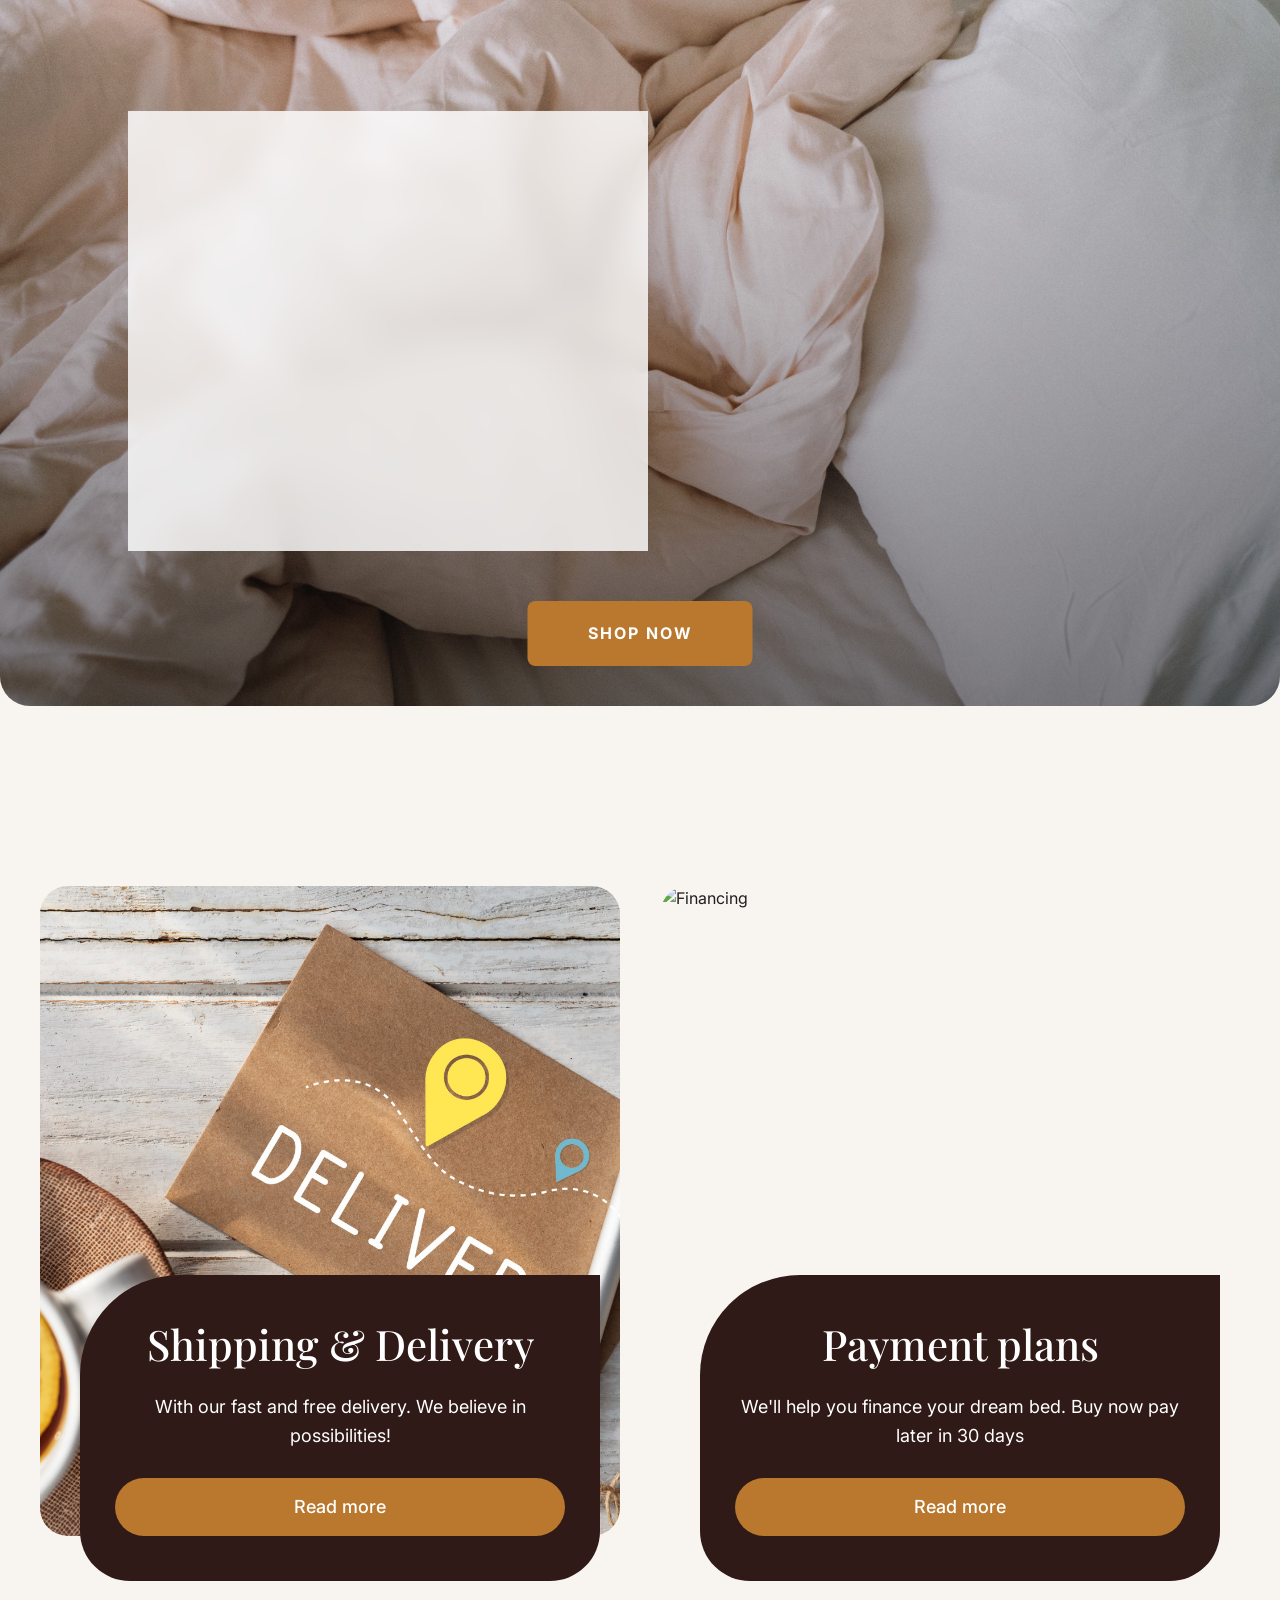
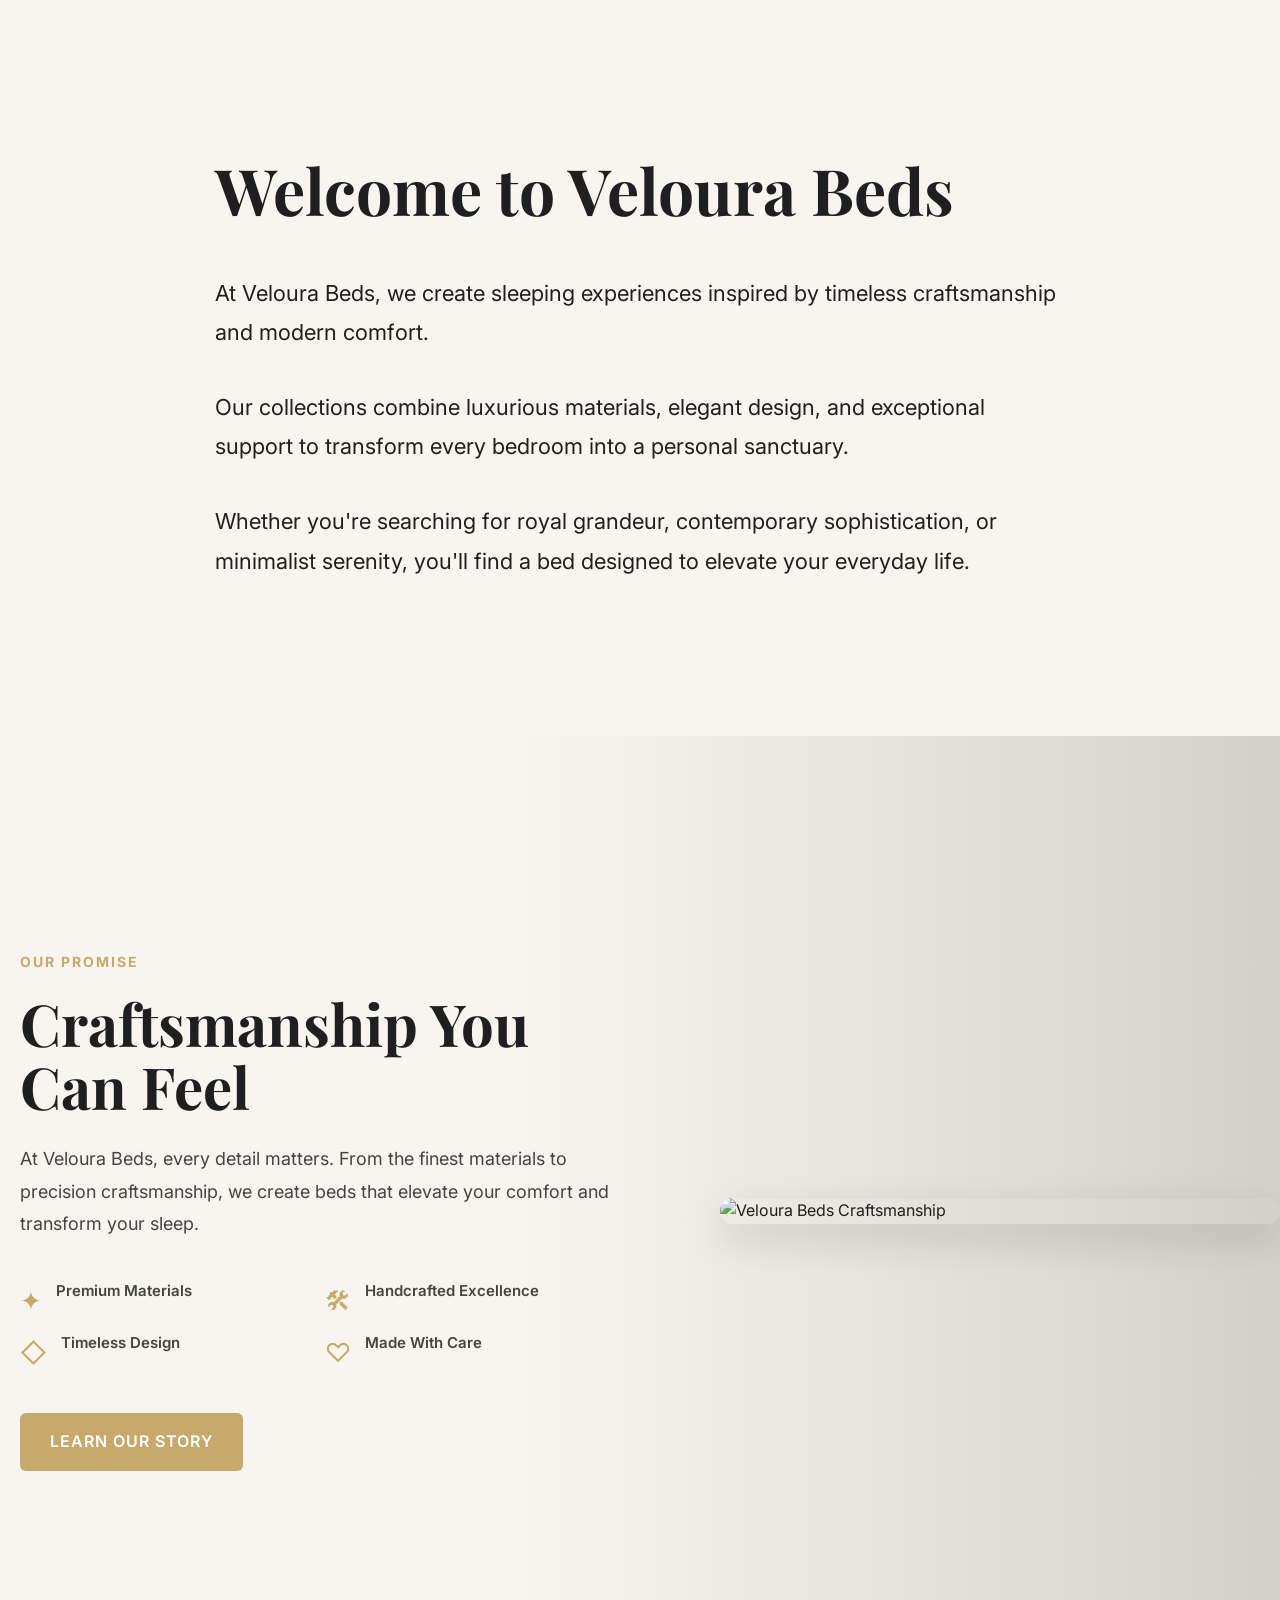
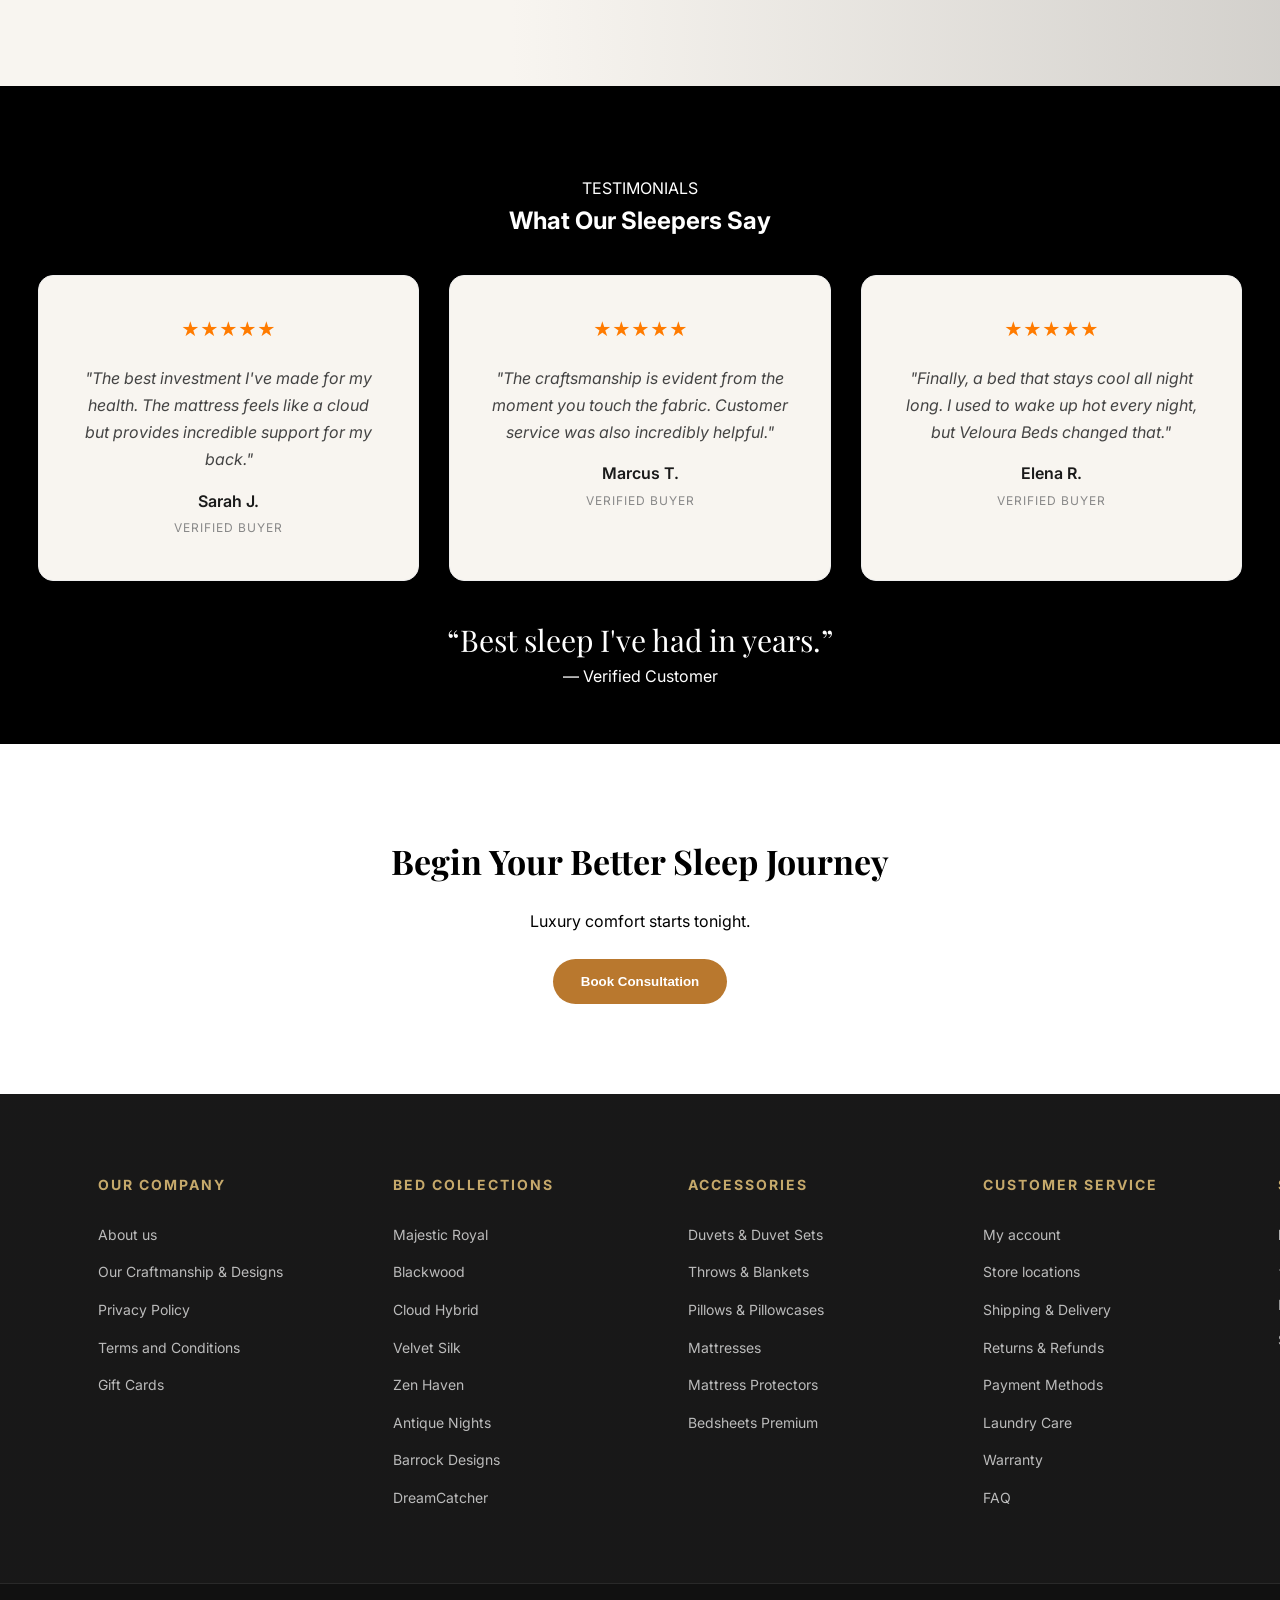
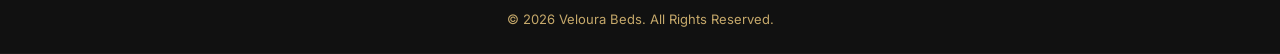
==== commit 2c9ceb48: "Update print statement from 'Hello' to 'Goodbye'" ====
--- a/index.html
+++ b/index.html
@@ -784,7 +784,7 @@
                 <ul>
                     <li><a href="#">Duvets & Duvet Sets</a></li>
                     <li><a href="#">Throws & Blankets</a></li>
-                    <li><a href="#">Pillows</a></li>
+                    <li><a href="#">Pillows & Pillowcases</a></li>
                     <li><a href="#">Mattresses</a></li>
                     <li><a href="#">Mattress Protectors</a></li>
                     <li><a href="#">Bedsheets Premium</a></li>
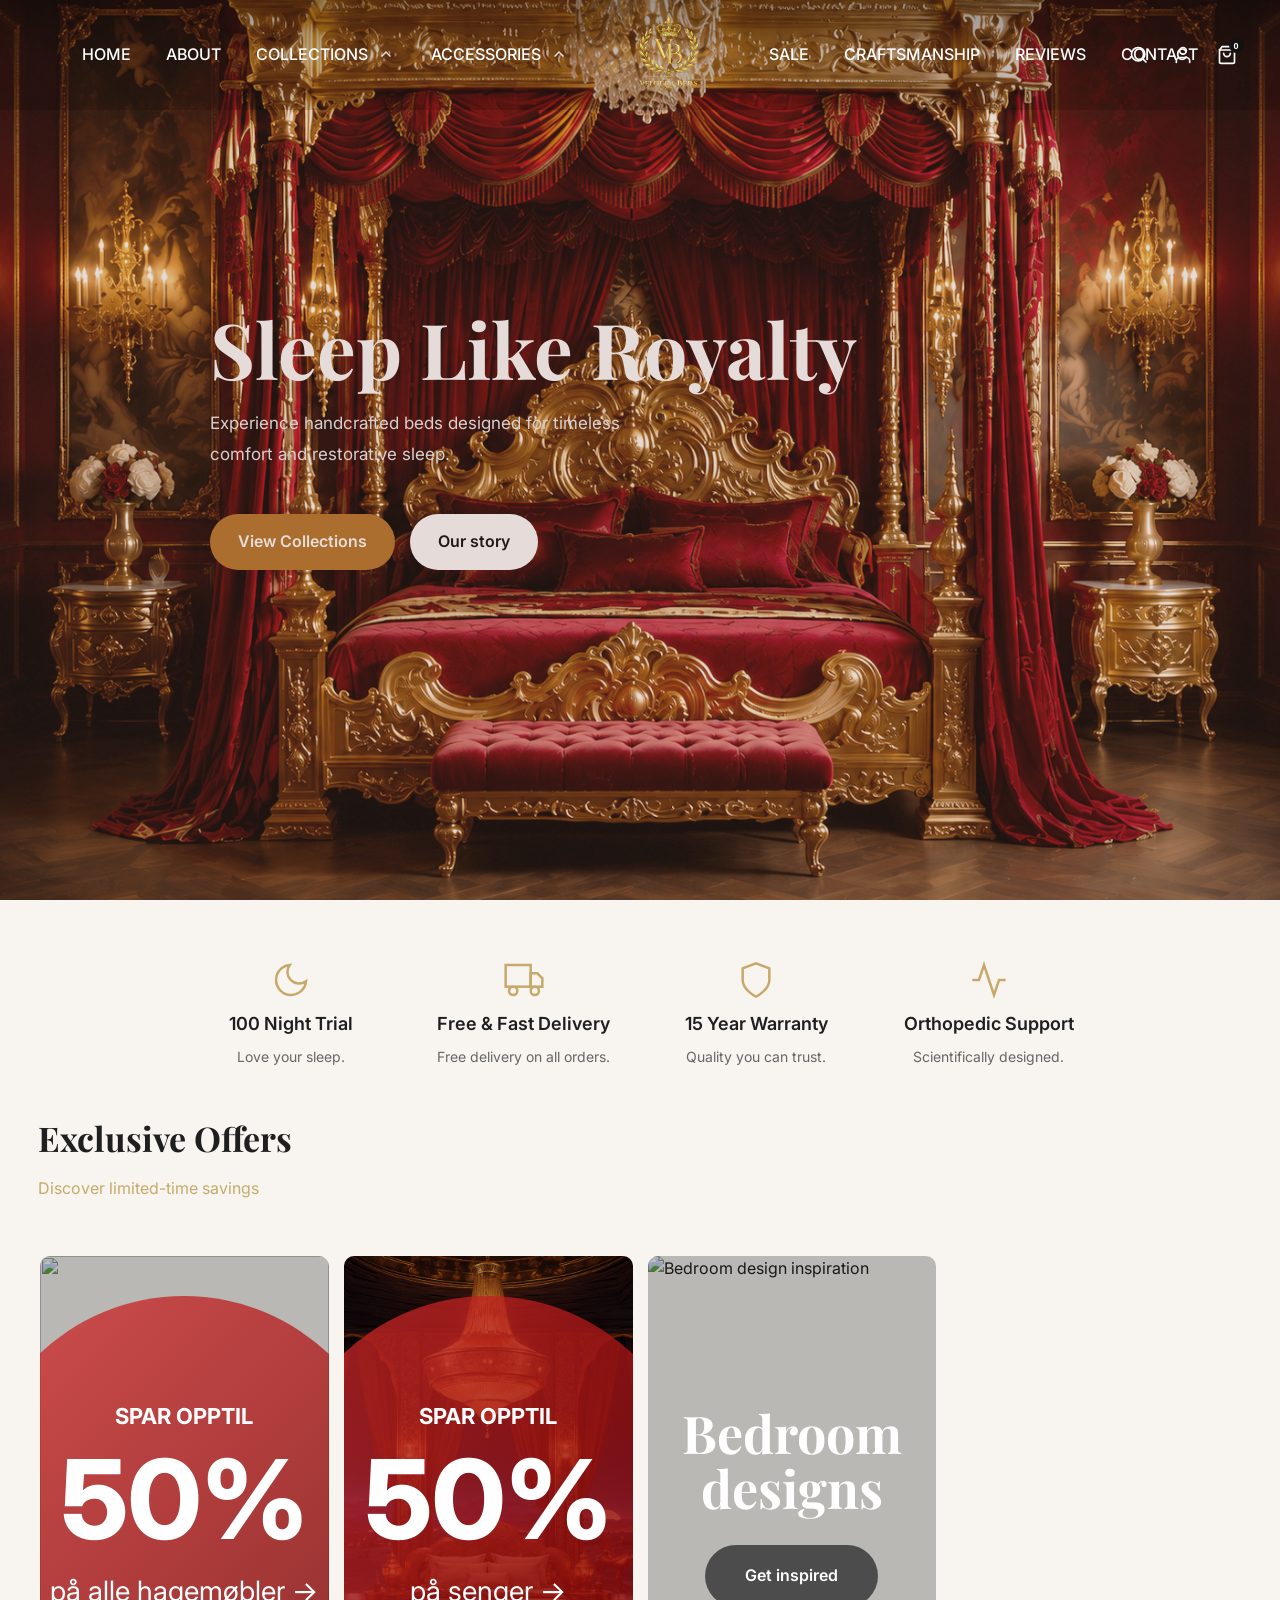
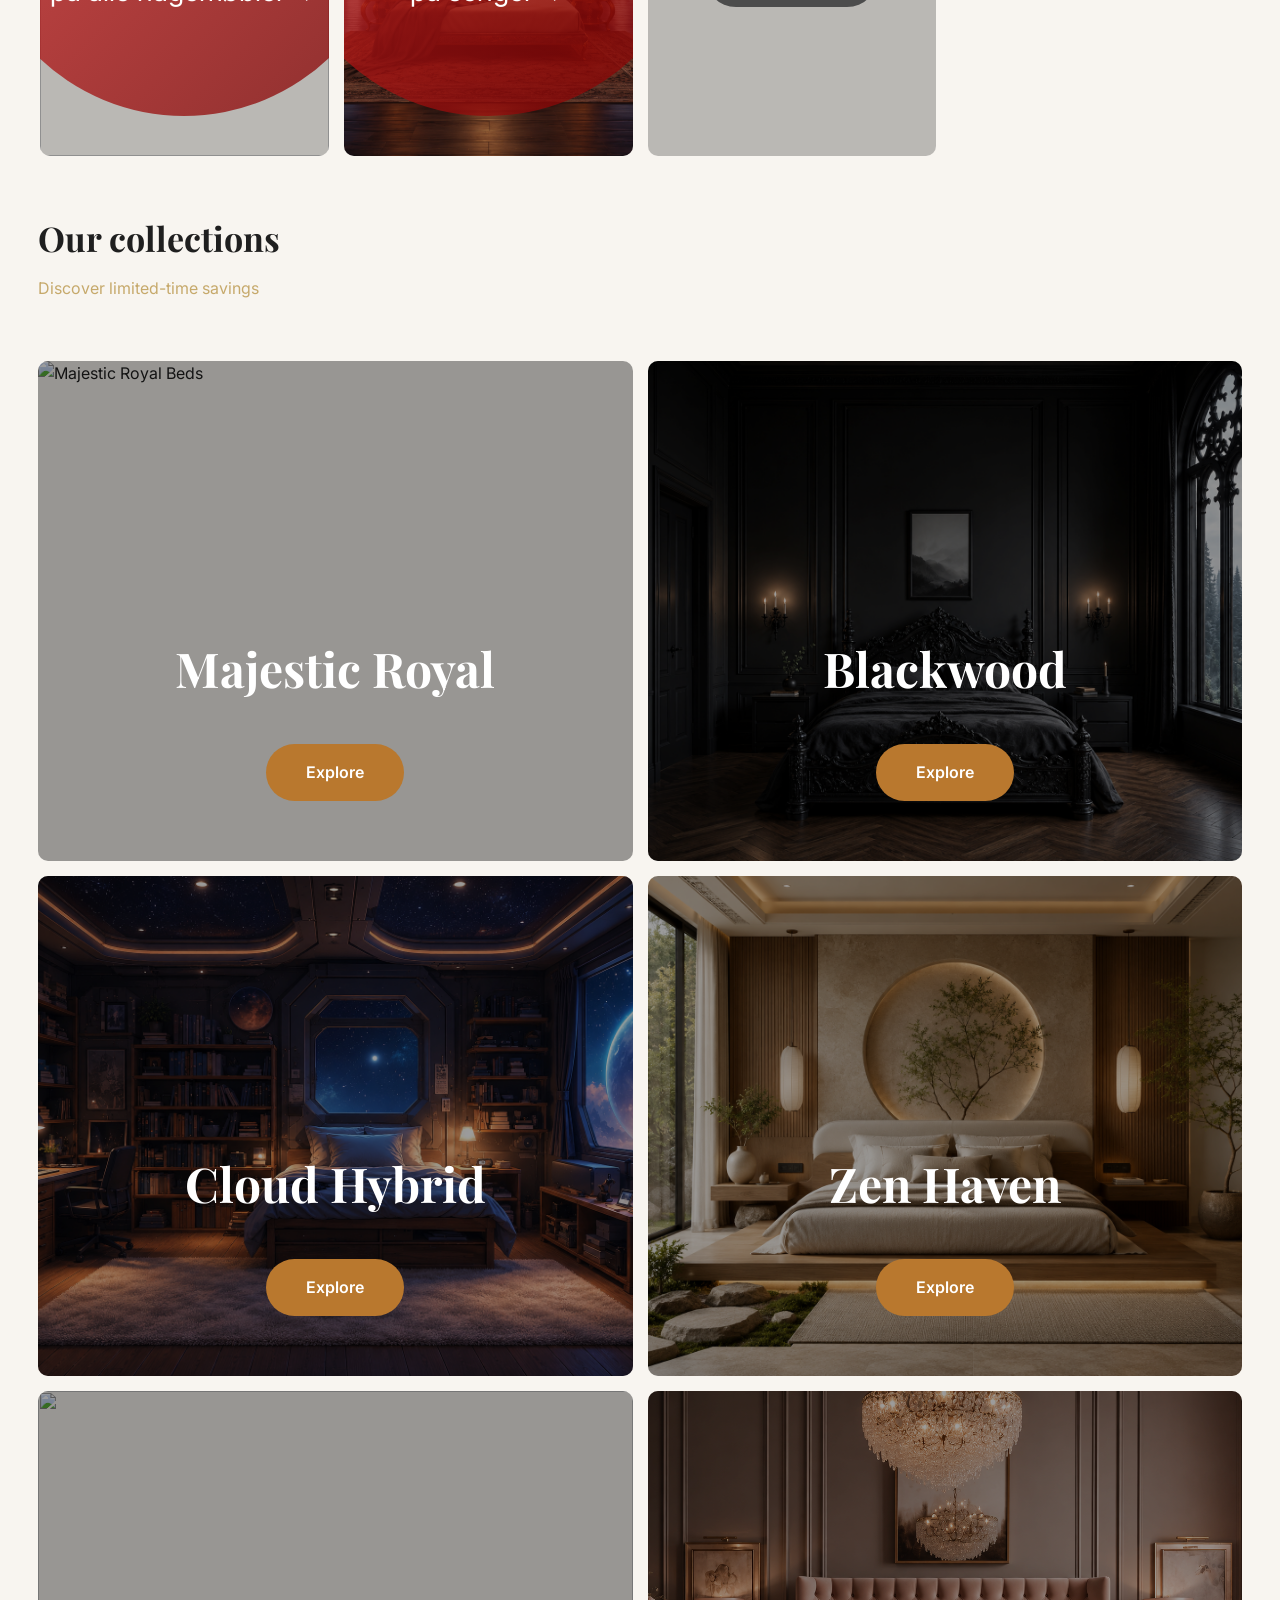
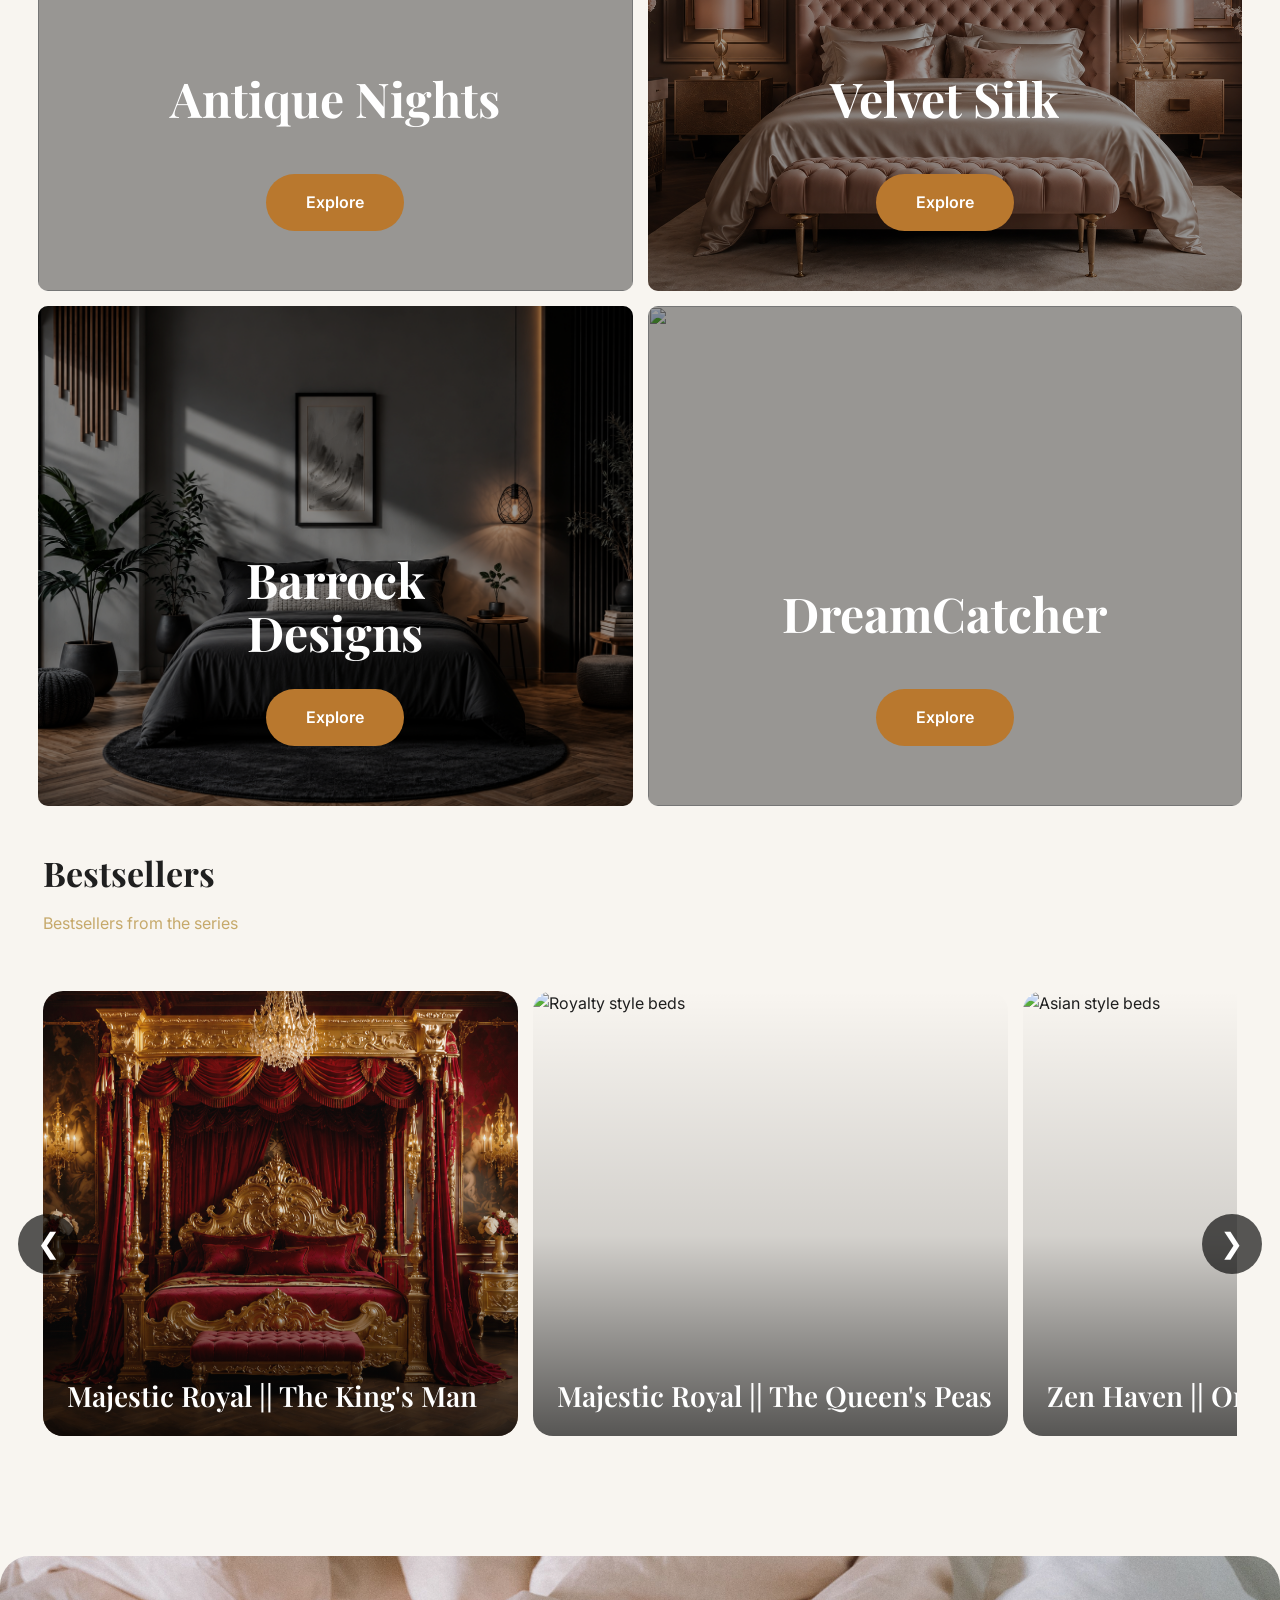
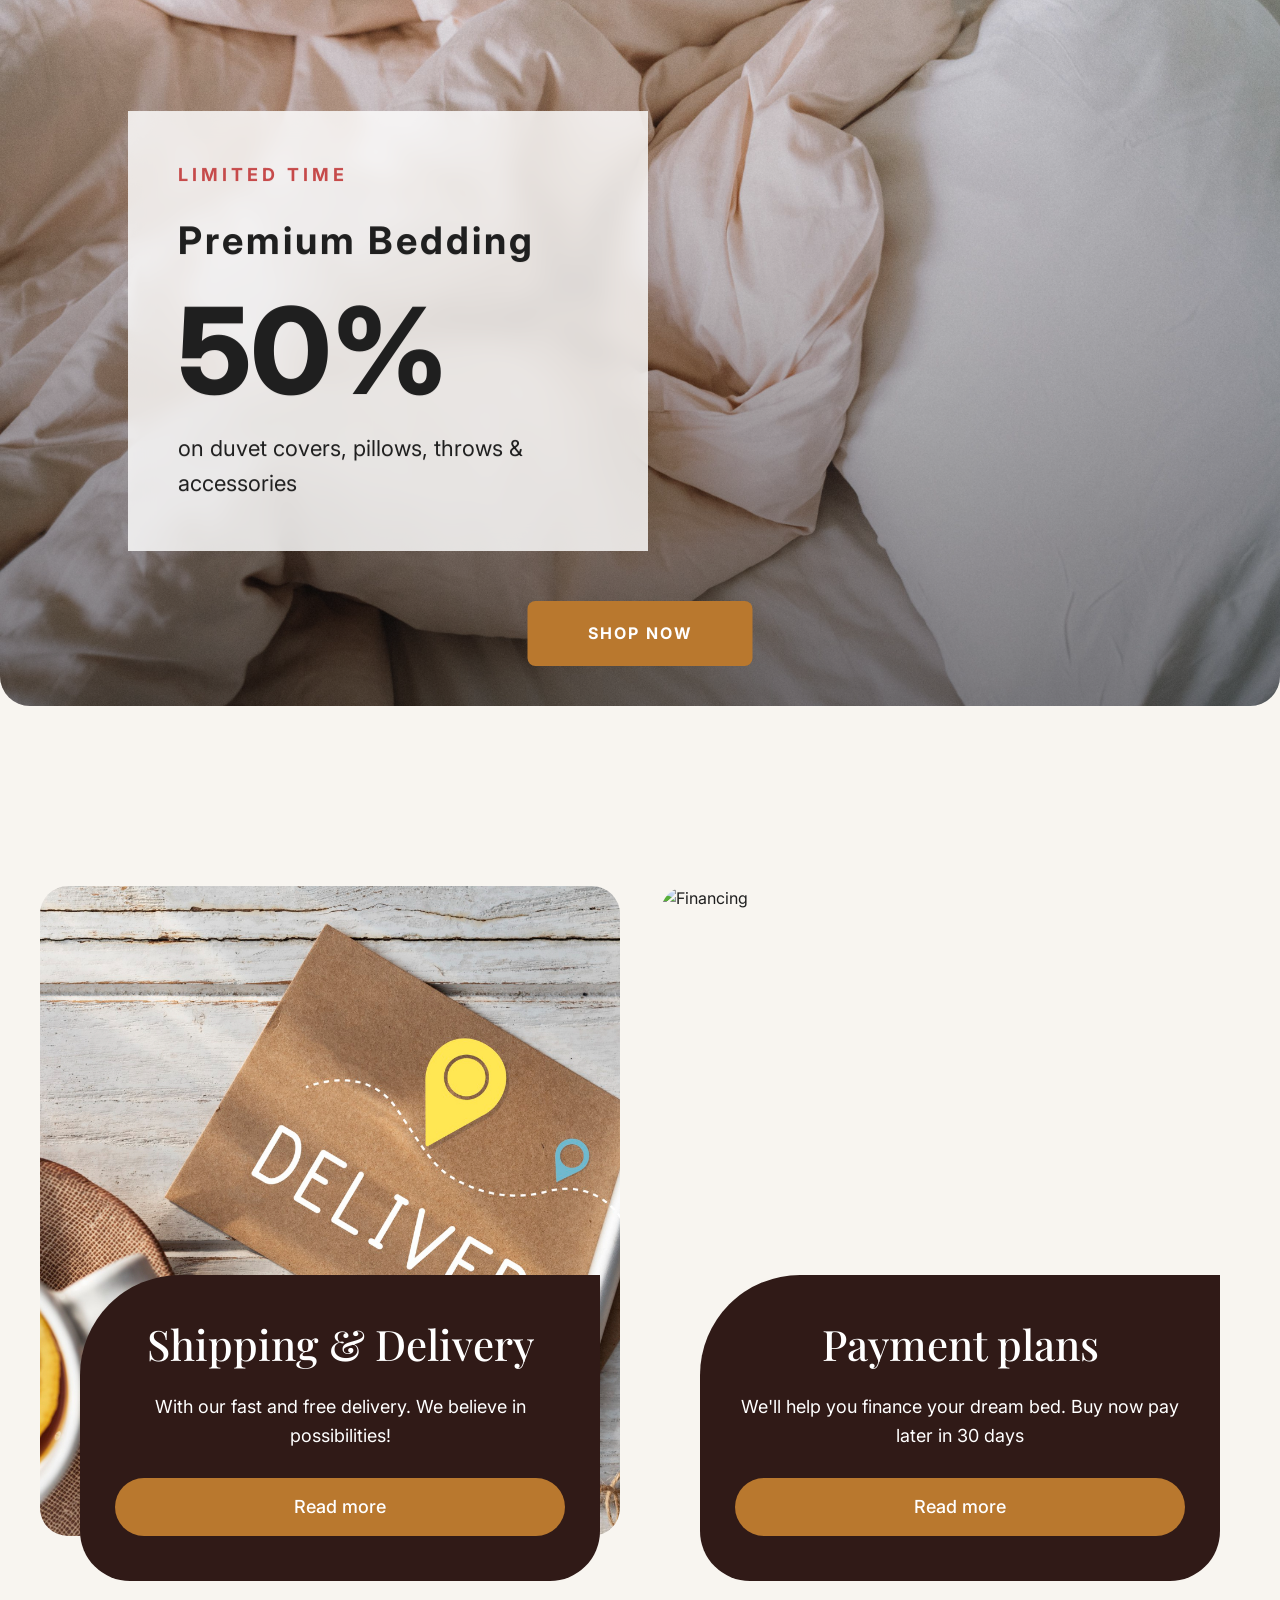
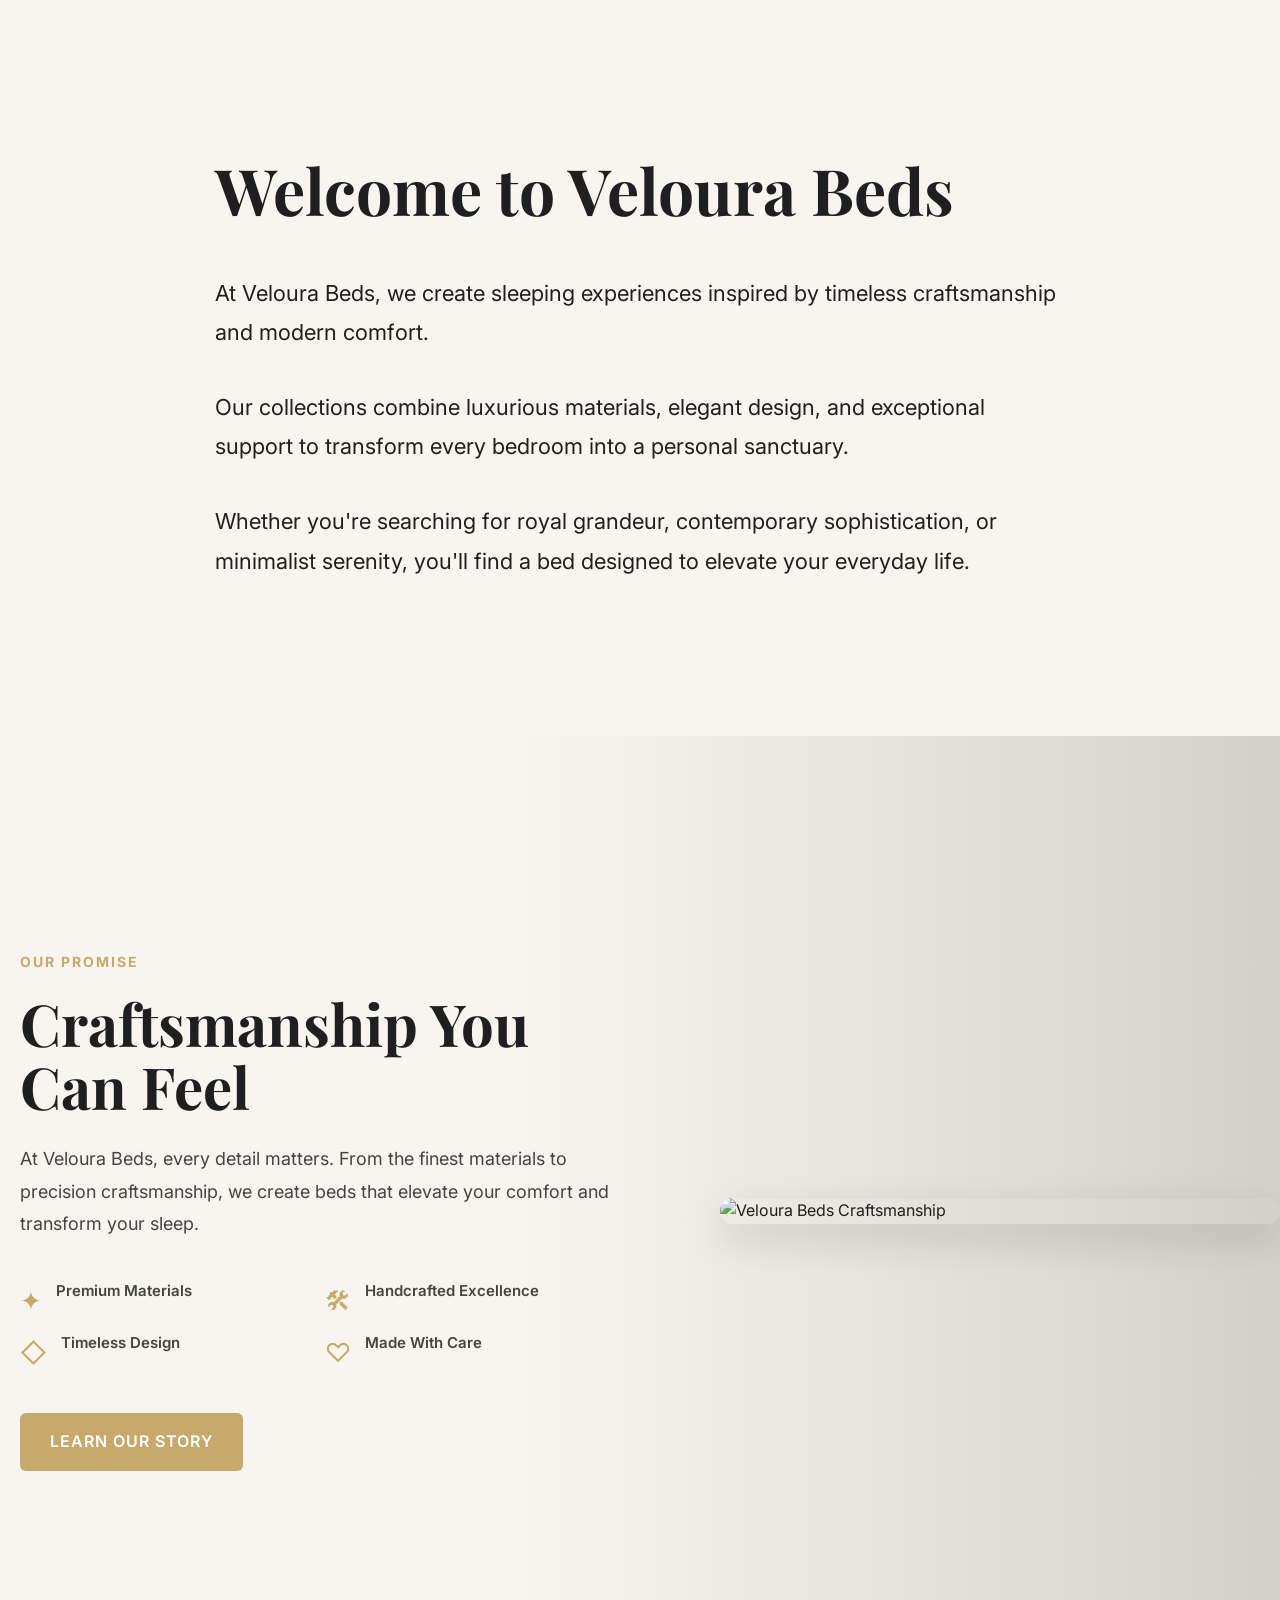
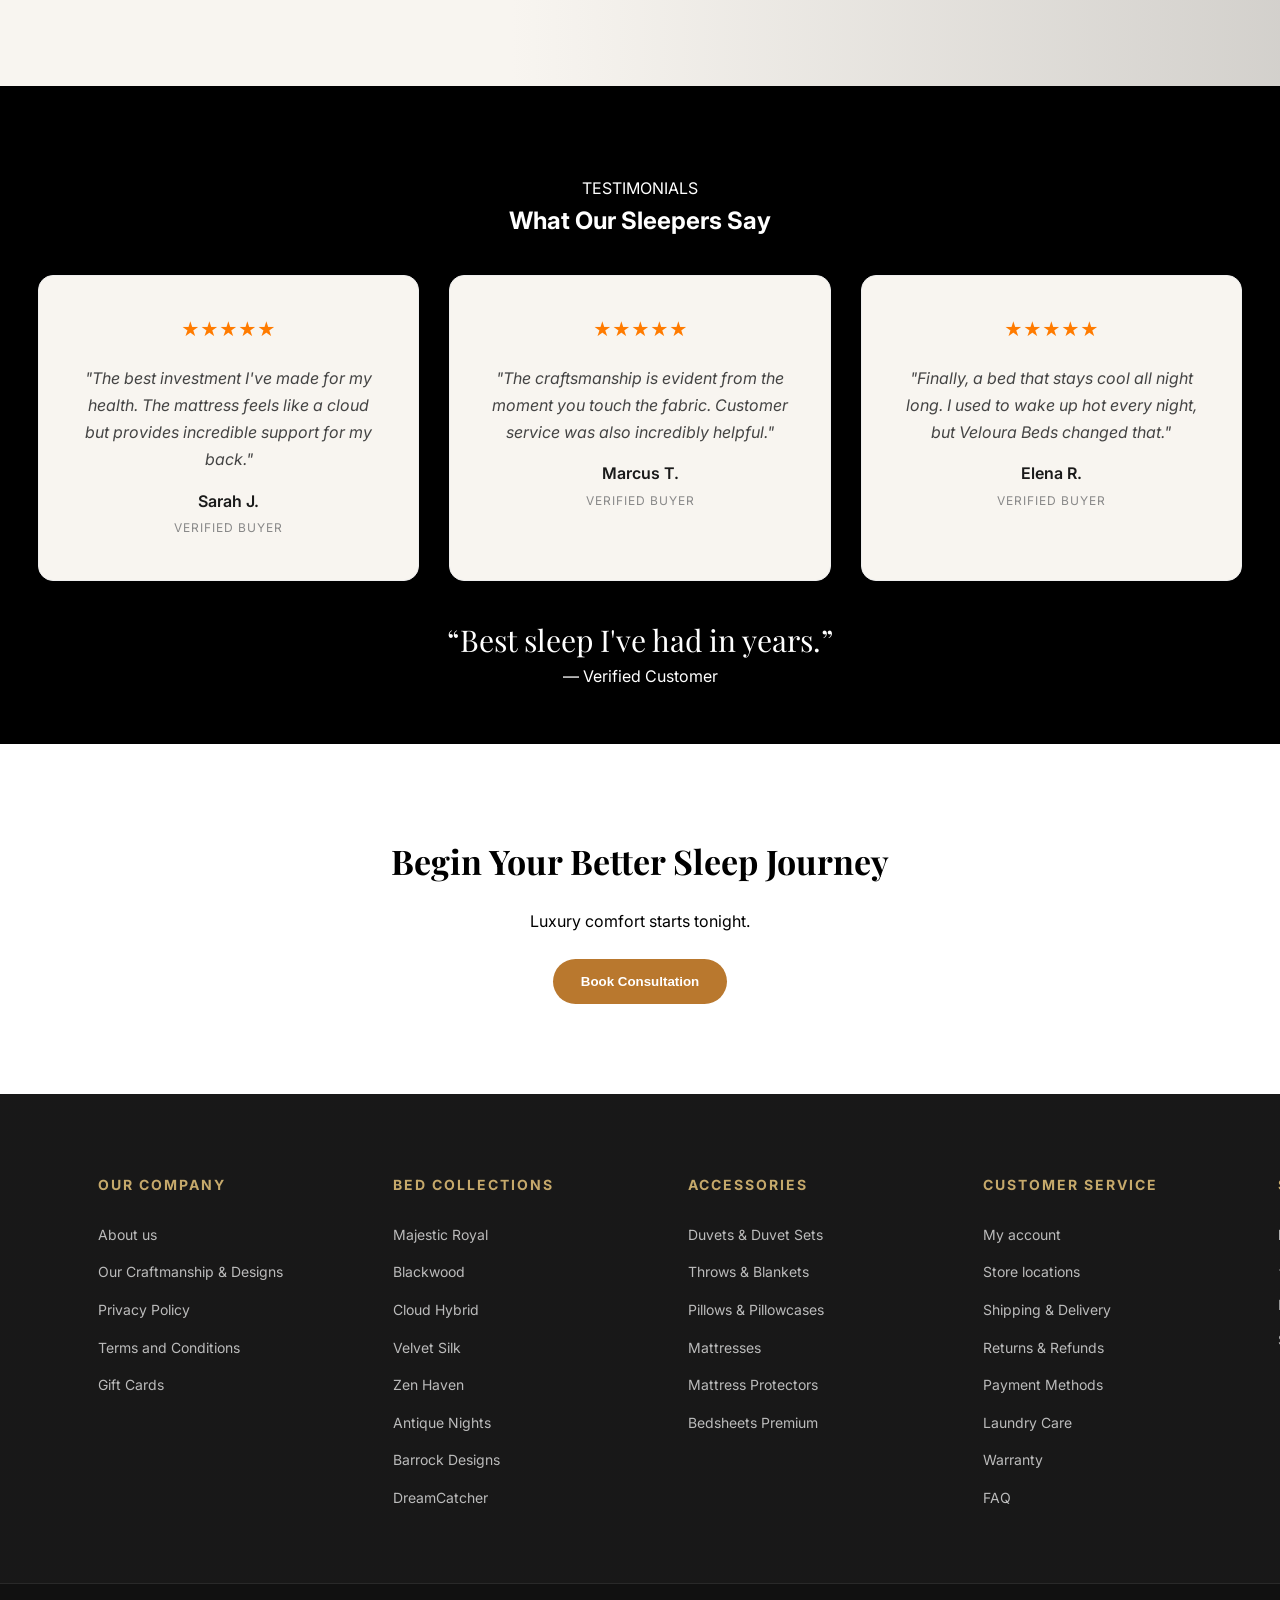
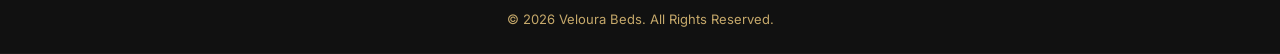
==== commit 1e276f1a: "Update index.html" ====
--- a/index.html
+++ b/index.html
@@ -303,21 +303,7 @@
 
     <a href="#" class="campaign-card">
 
-        <img src="folder/Antique-canopy-bed.jpg" alt="">
-
-        <div class="campaign-overlay">
-            <h3>Something nice</h3>
-
-            <span class="campaign-btn">
-                Oppdag kolleksjonen
-            </span>
-        </div>
-
-    </a>
-
-    <a href="#" class="campaign-card">
-
-        <img src="folder/thedigitalartist-ai-generated-9145784_1920.jpg" alt="Bedroom design inspiration">
+        <img src="folder/47893547_logo_make_11_06_2023_185.jpg" alt="Bedroom design inspiration">
 
         <div class="campaign-overlay">
             <h3>Bedroom designs</h3>
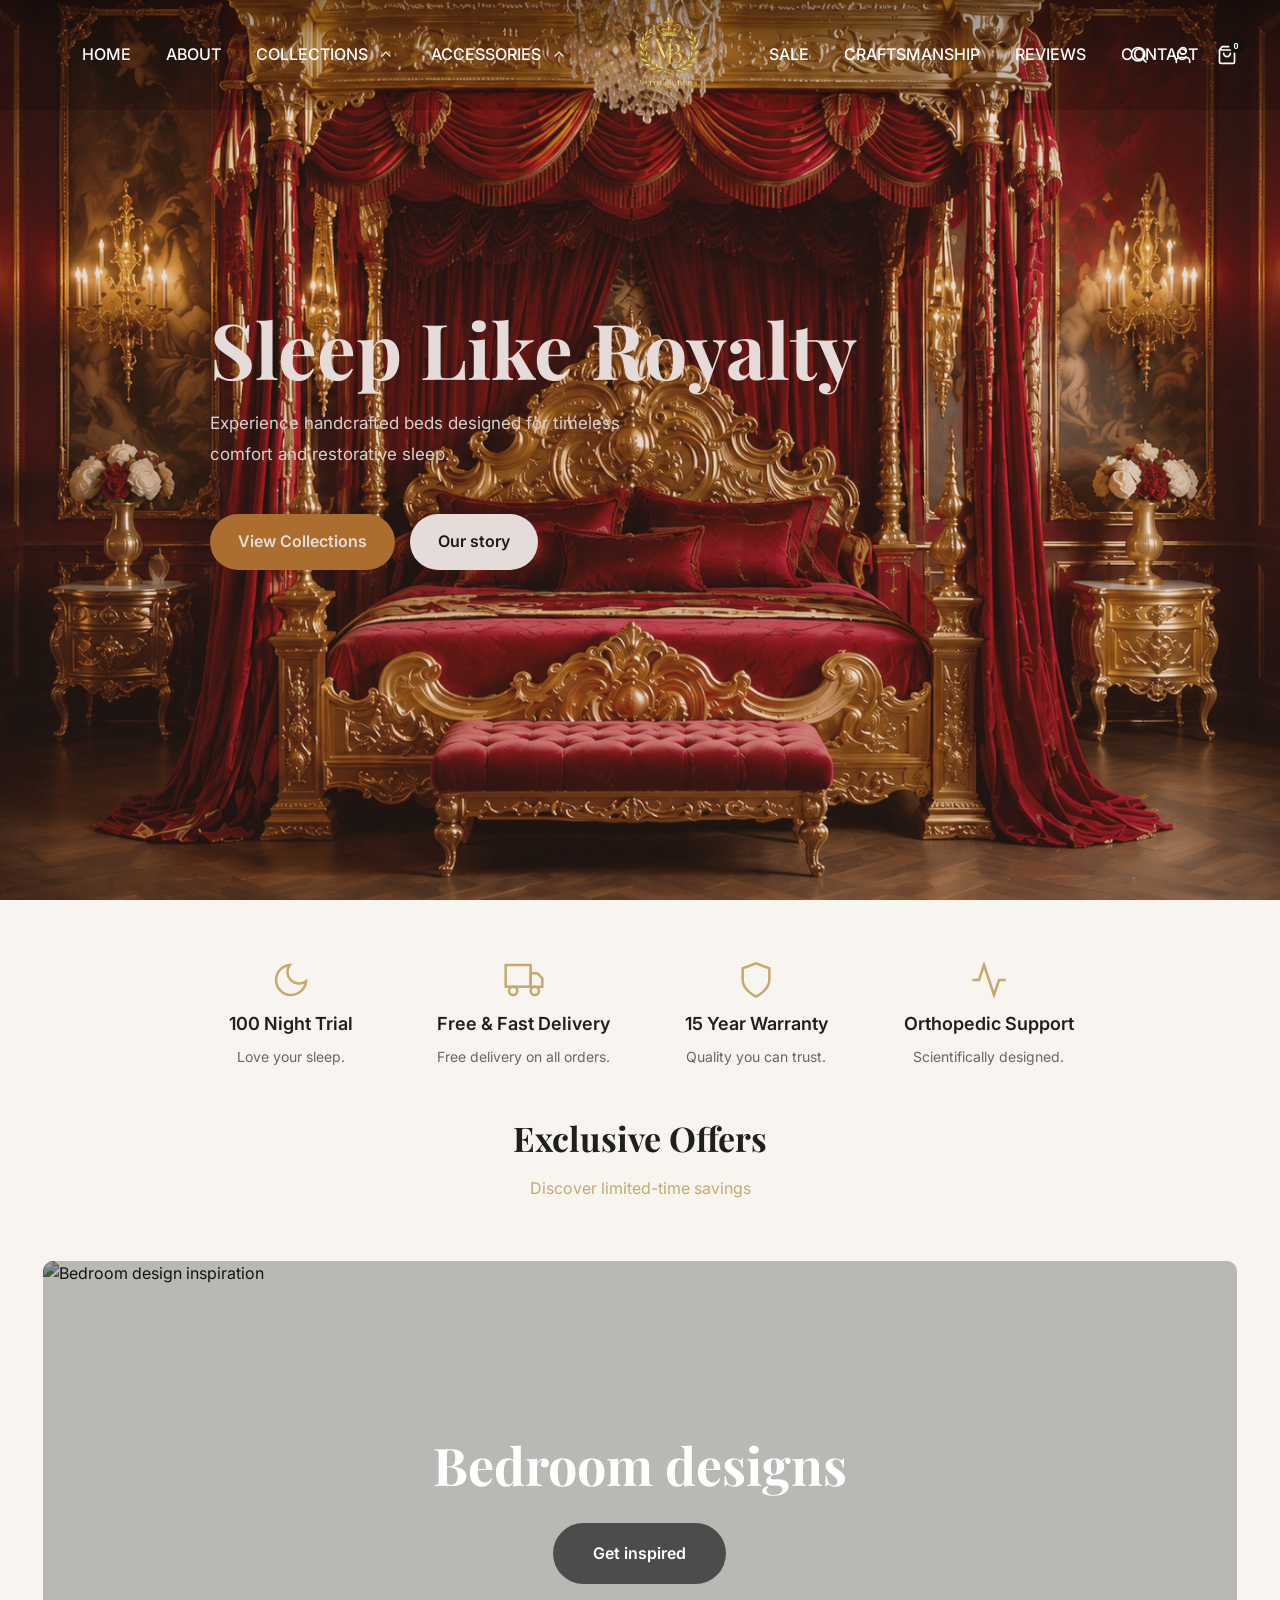
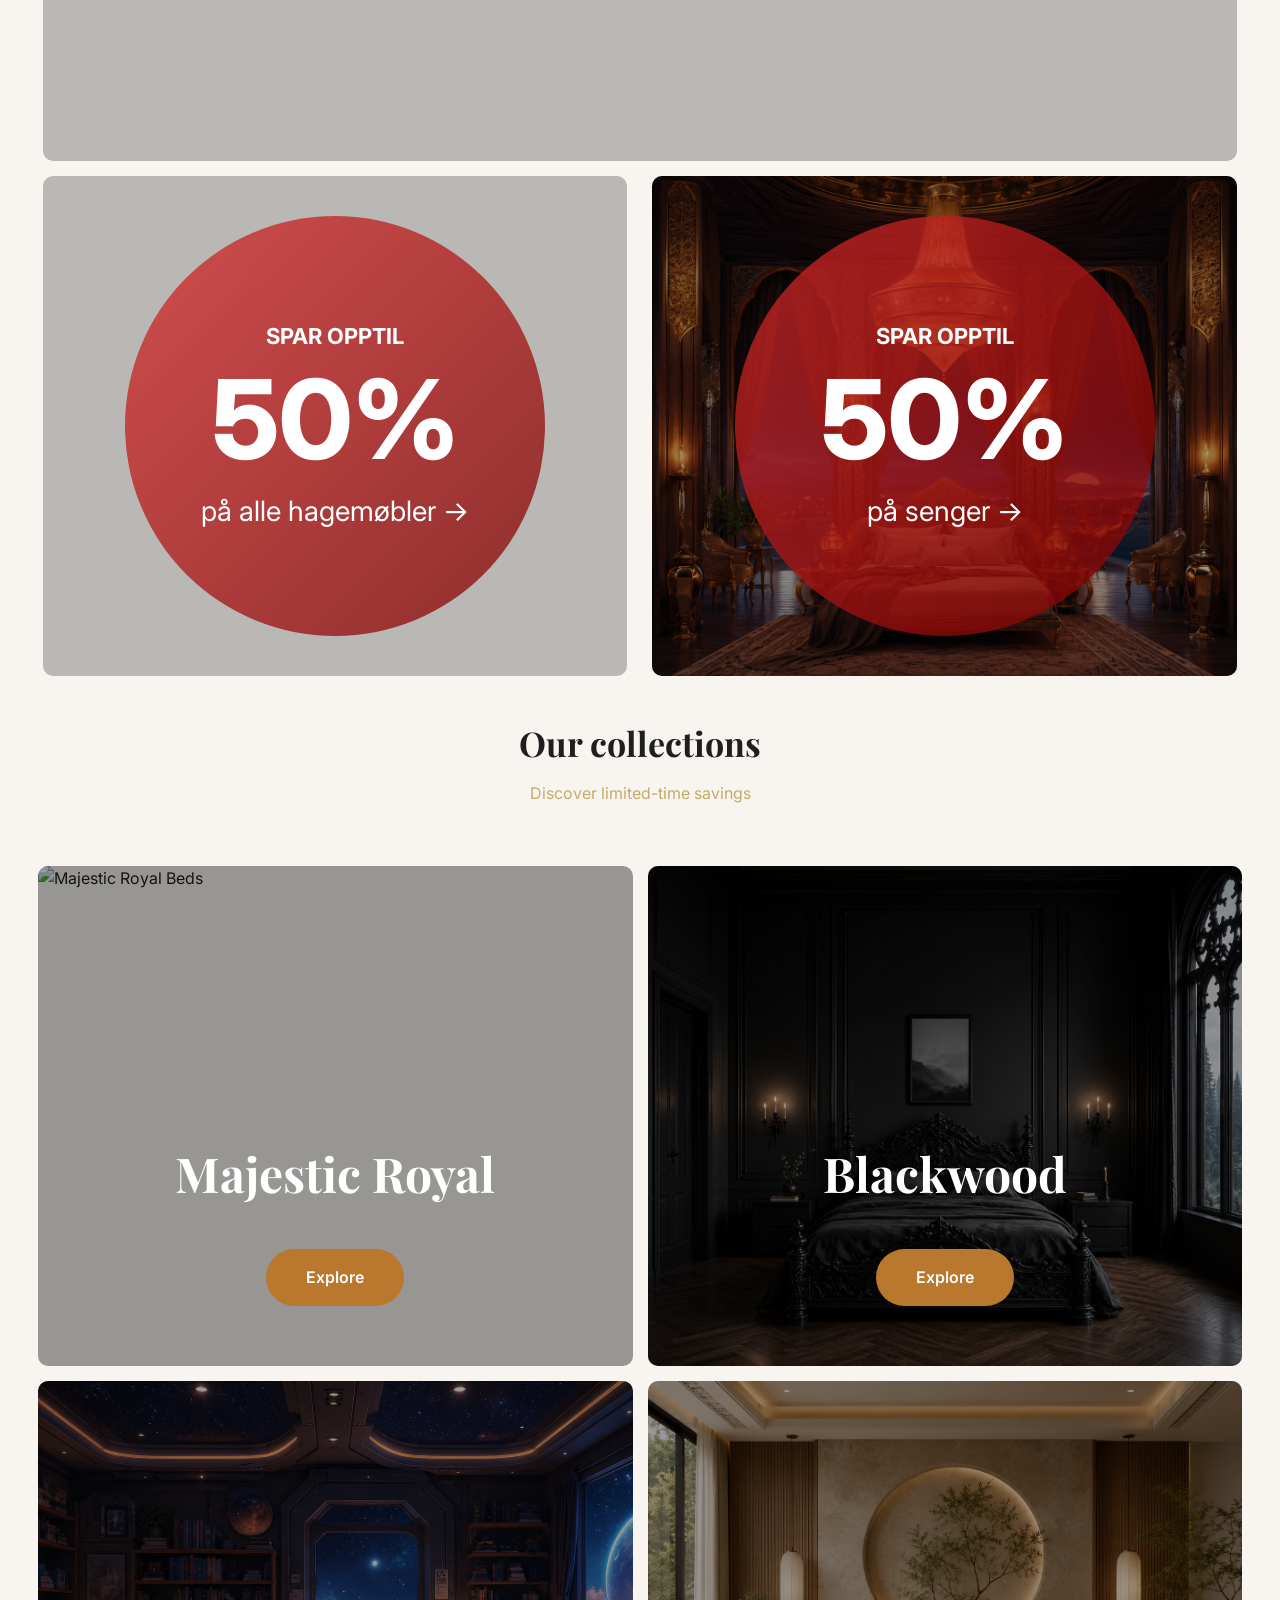
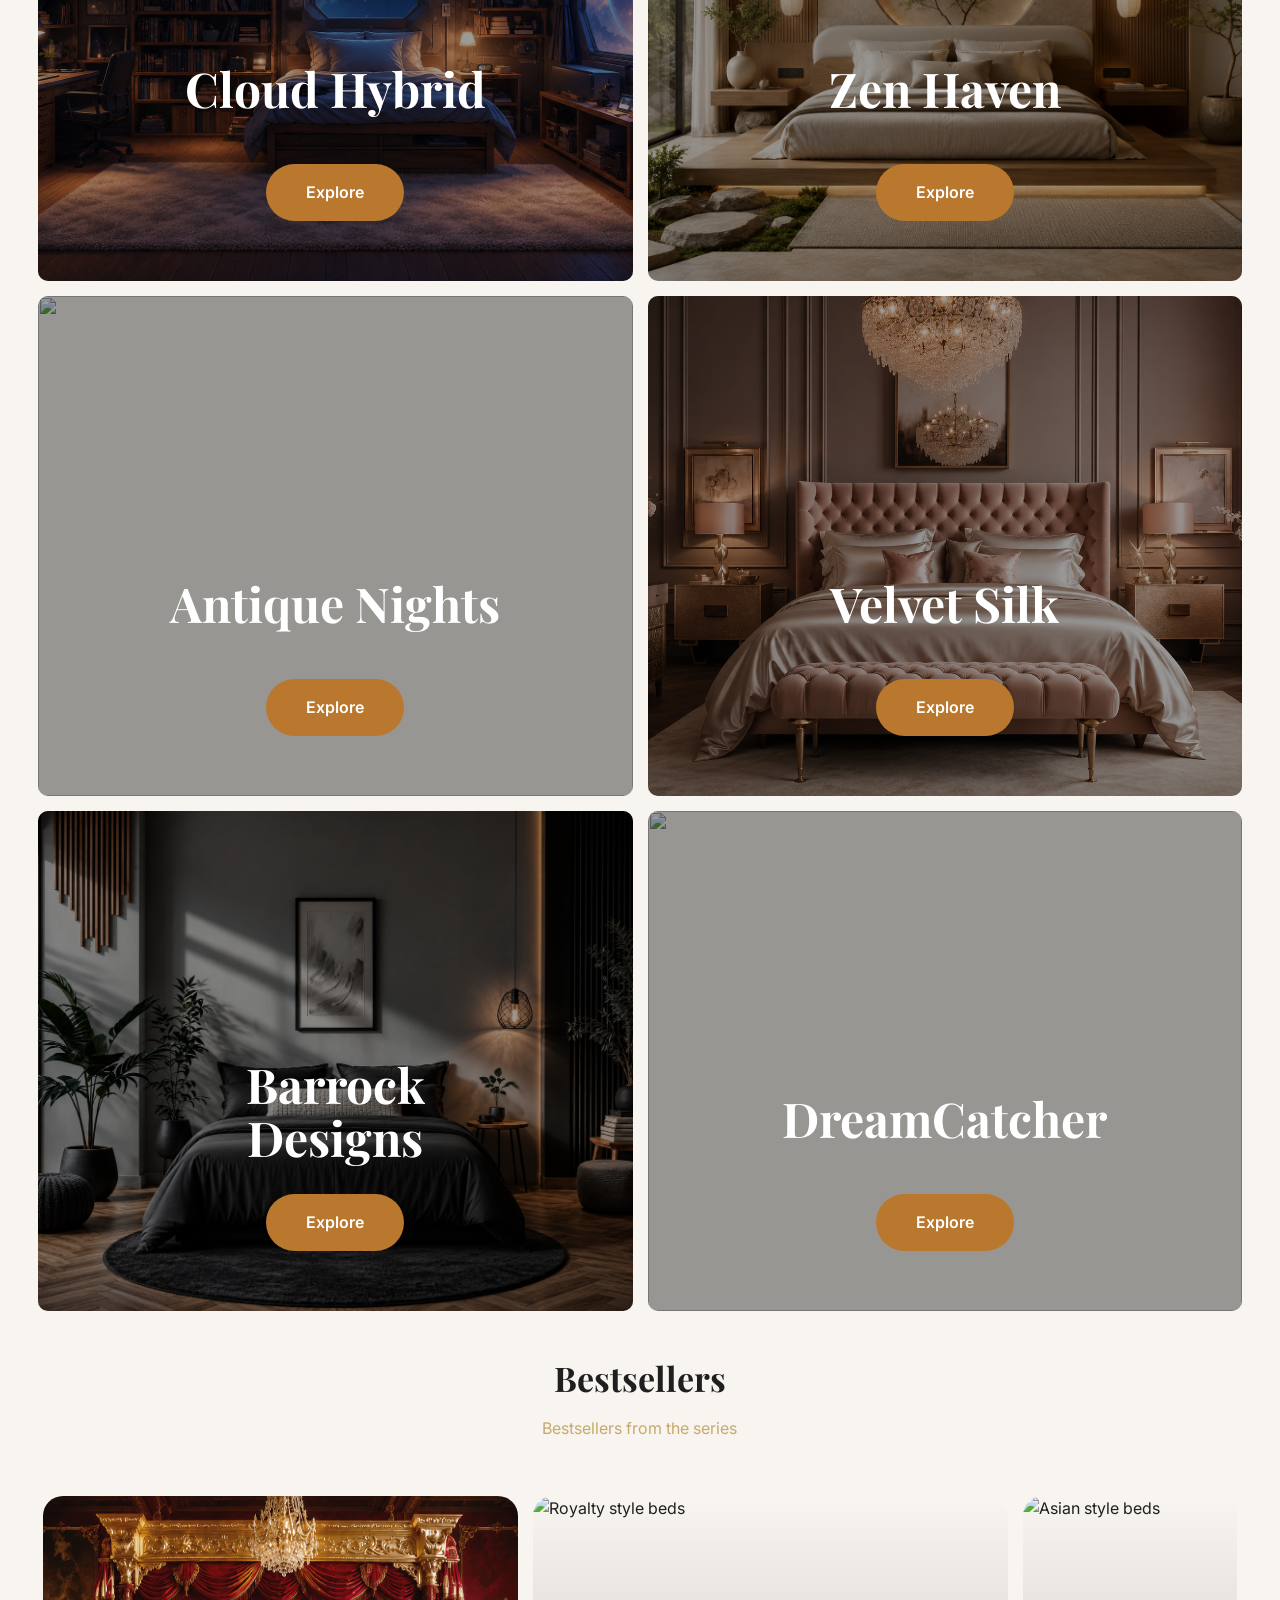
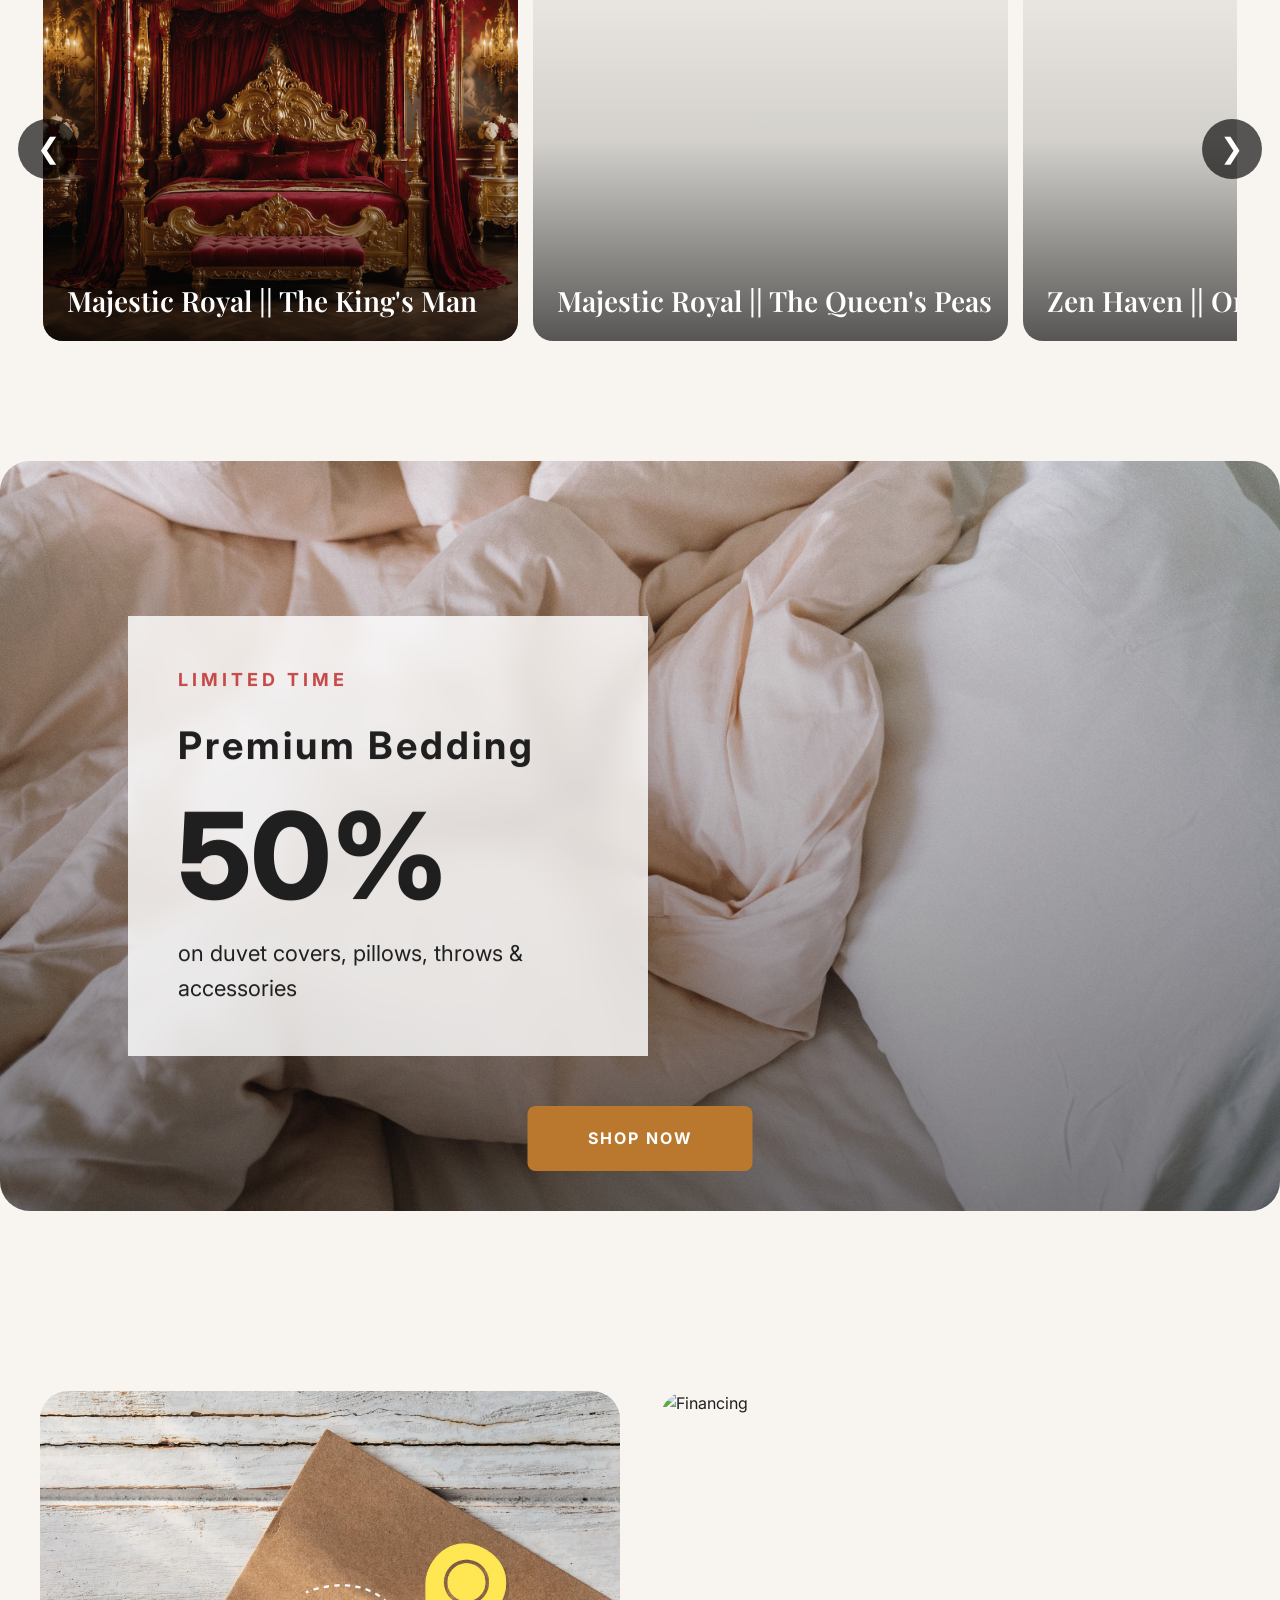
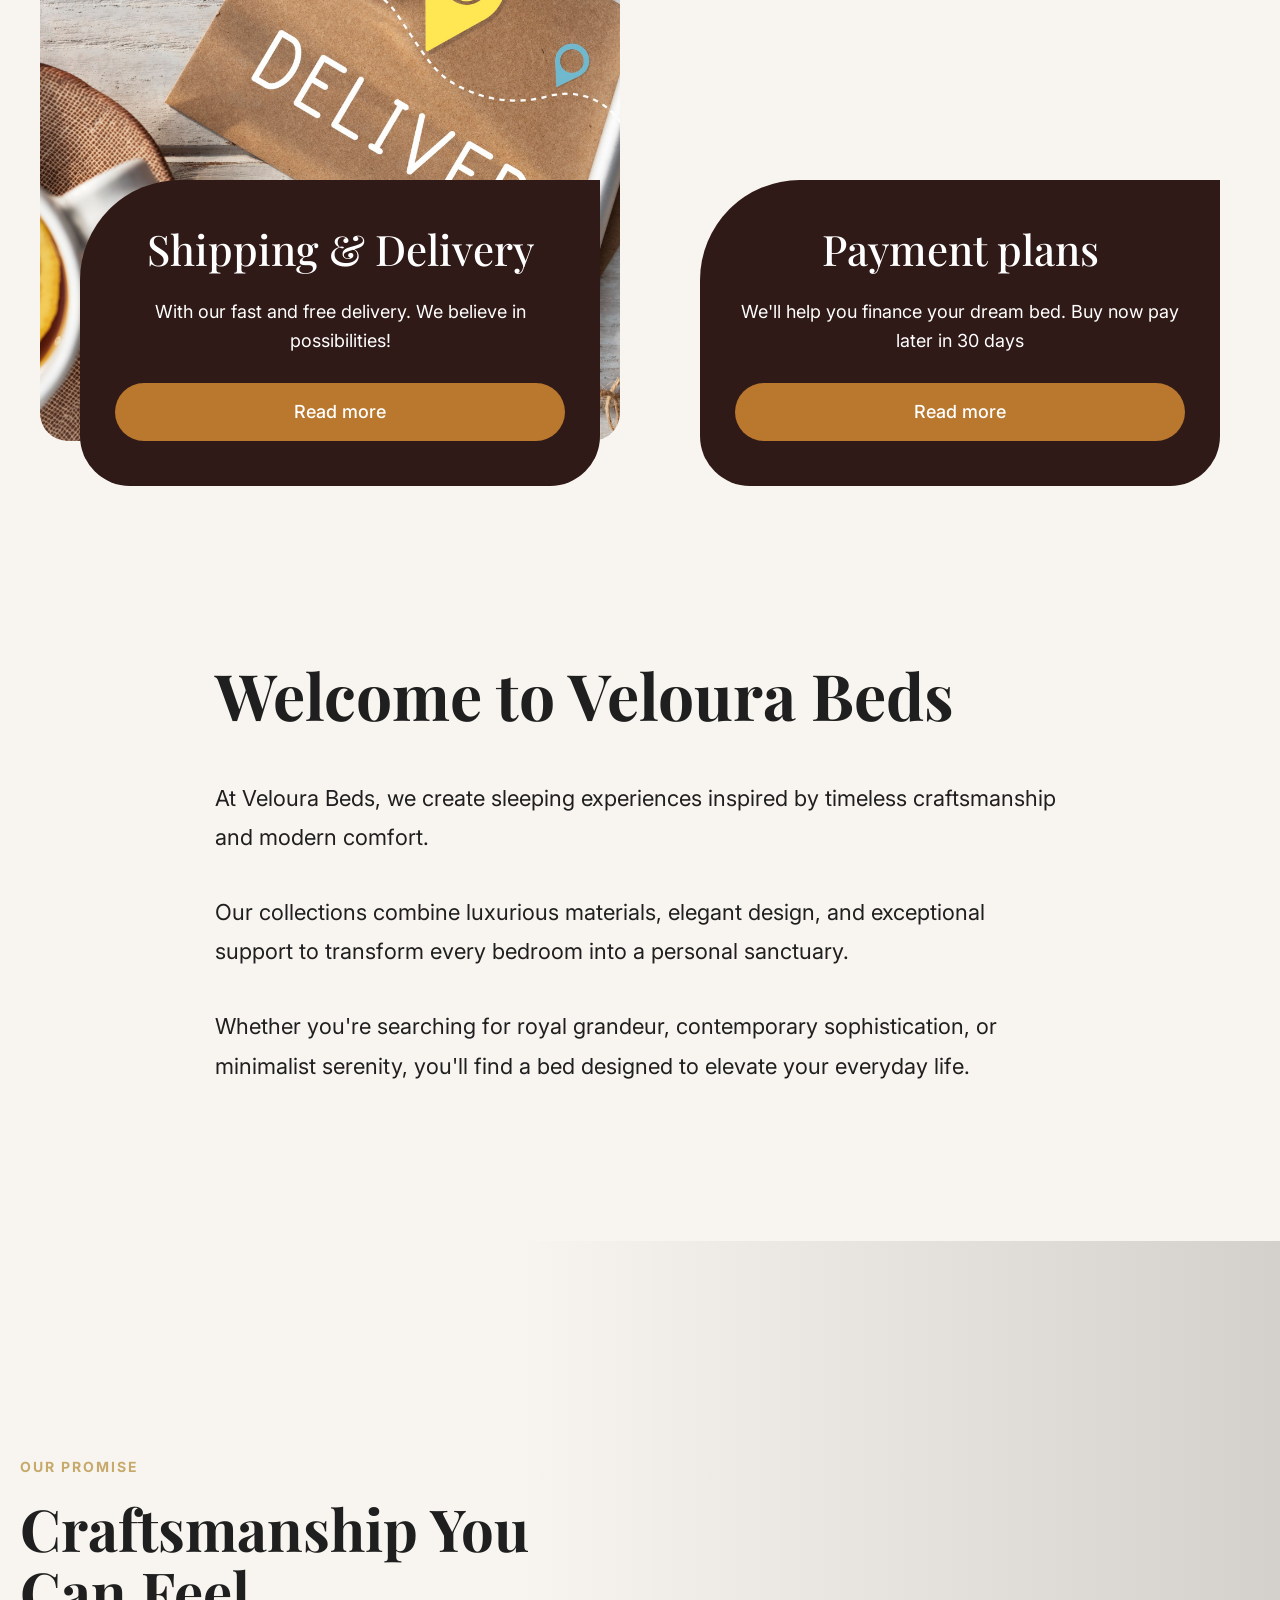
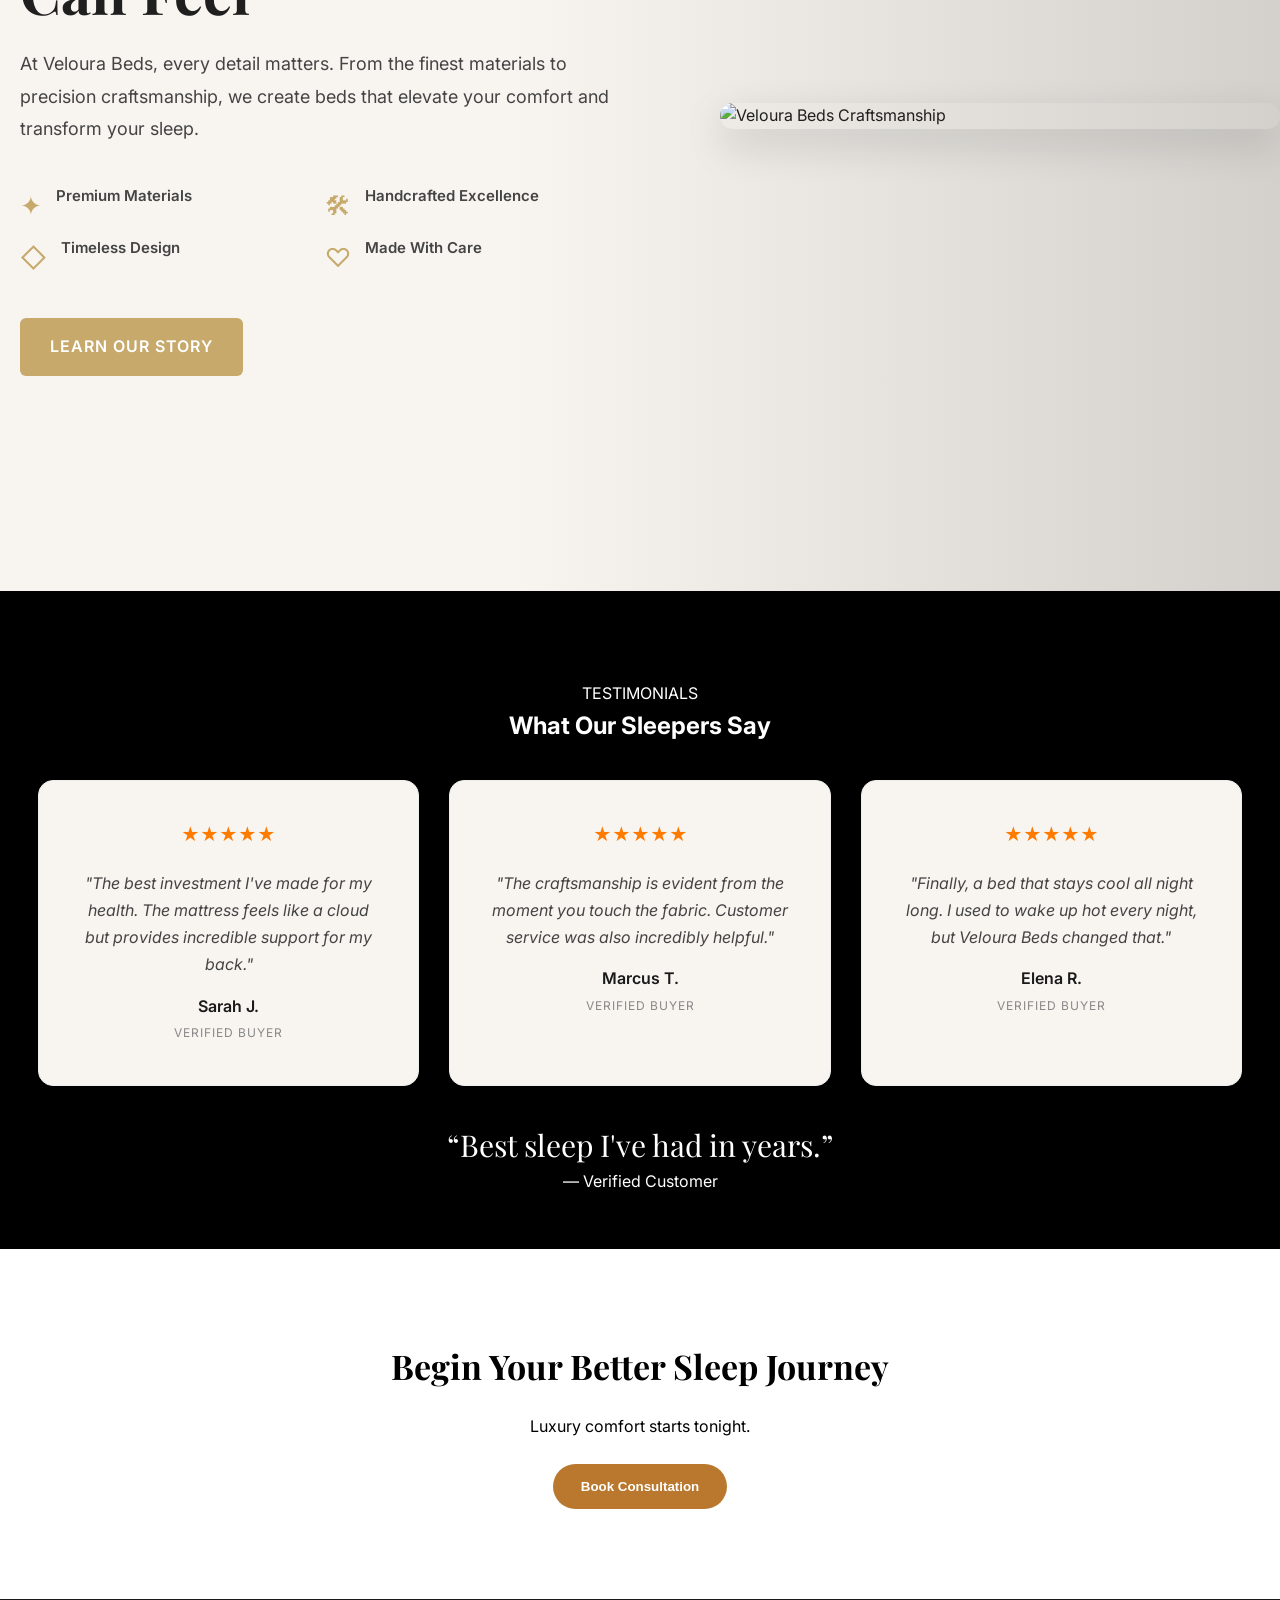
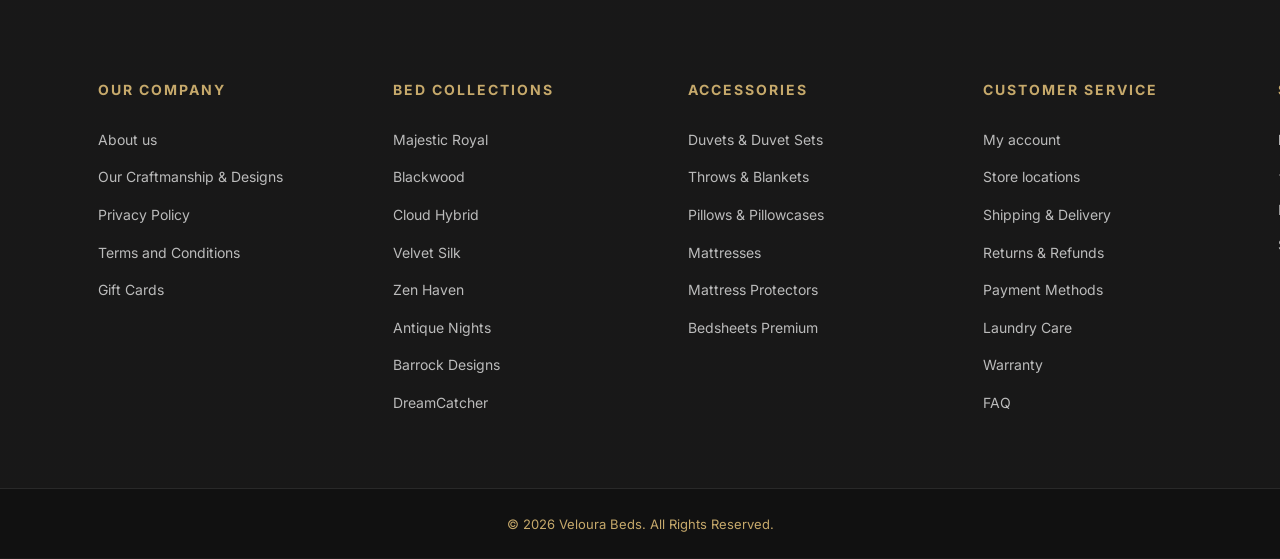
==== commit c3daf79e: "Update index.html" ====
--- a/index.html
+++ b/index.html
@@ -259,8 +259,8 @@
 </section>
 
 <!-- ========================
-EXCLUSIVE OFFERS
-======================== -->
+SALE PRODUCT BANNER
+========================  -->
 
 <!-- SALE SECTION -->
 
--- a/styleSheet-v.2.css
+++ b/styleSheet-v.2.css
@@ -780,10 +780,11 @@
 ======================== */
 .title {
     display: flex;
-    justify-content: space-between; /* Pushes title left and button right */
-    align-items: flex-end;         /* Aligns button with the bottom of the text */
+    justify-content: center; /* space-between; = /* Pushes title left and button right */
+    align-items: center; /* flex-end; = /* Aligns button with the bottom of the text */
     margin-bottom: 55px;
-    text-align: left;              /* Ensures text itself is left-aligned */
+    text-align: center; /* left; = /* Ensures text itself is left-aligned */
+    flex-direction: column;
 }
 
 .title-text {
@@ -791,7 +792,6 @@
     flex-direction: column;
     gap: 10px;
 }
-
 .title h2 {
     font-family: 'Playfair Display', serif;
     font-size: 48px;
@@ -931,11 +931,36 @@
 
 .campaign-grid{
     display:grid;
-    grid-template-columns:repeat(4,1fr);
-    gap:15px;
-    max-width:1900px;
-    margin:55px auto;
-    padding:0 40px;
+    grid-template-columns:1fr 1fr;
+    grid-template-rows:490px 340px;
+    gap:25px;
+    width:98%;
+    max-width:none;
+    margin:60px auto 200px auto;
+    padding:0 30px;
+}
+
+/* Bedroom Designs */
+.campaign-card:nth-child(4){
+    grid-column:1 / -1;
+    grid-row:1;
+}
+
+/* Sale Left */
+.campaign-card:nth-child(1){
+    grid-column:1;
+    grid-row:2;
+}
+
+/* Sale Middle */
+.campaign-card:nth-child(2){
+    grid-column:2;
+    grid-row:2;
+}
+
+.campaign-card:last-child{
+    grid-column: 1 / -1;
+    max-width: none;
 }
 
 .campaign-card{
@@ -947,34 +972,56 @@
 }
 
 .campaign-card img{
-    width:100%;
-    height:100%;
     object-fit:cover;
-
-    transition:.5s;
+    object-position:center 70%;
+    filter:brightness(0.82);
+    transition:filter .35s ease;
+    /* transition:.5s; */
 }
 
 .campaign-card::before{
     content:"";
     position:absolute;
     inset:0;
-
     background:rgba(0,0,0,.25);
     z-index:1;
 }
 
 .campaign-card:hover img{
-    transform:scale(1.05);
-}
+    filter:brightness(1);
+    /* transform:scale(1.05); */
+   
+}
+
+/* Card special effect */
+/*
+.campaign-card img{
+    filter:brightness(.82);
+    transition:filter .35s ease;
+}
+
+.campaign-card:hover img{
+    filter:brightness(1);
+}
+
+.campaign-card{
+    transition:
+        box-shadow .35s ease,
+        transform .35s ease;
+}
+
+.campaign-card:hover{
+    transform:translateY(-3px);
+    box-shadow:
+        0 15px 40px rgba(0,0,0,.18);
+}
+*/
 
 .sale-circle{
     position:absolute;
-
     width:420px;
     height:420px;
-
     border-radius:50%;
-
     background:
     linear-gradient(
         135deg,
@@ -982,21 +1029,15 @@
         rgba(173,20,20,.75) 50%,
         rgba(125,0,0,.75) 100%
     );
-
     left:50%;
     top:50%;
-
     transform:translate(-50%,-50%);
-
     z-index:2;
-
     display:flex;
     flex-direction:column;
     justify-content:center;
     align-items:center;
-
     text-align:center;
-
     color:white;
 }
 
@@ -1020,41 +1061,29 @@
 .campaign-overlay{
     position:absolute;
     inset:0;
-
     z-index:2;
-
     display:flex;
     flex-direction:column;
-
     justify-content:center;
     align-items:center;
-
     text-align:center;
-
     padding:40px;
 }
 
 .campaign-overlay h3{
     color:white;
-
     font-family:'Playfair Display', serif;
-
     font-size:52px;
     line-height:1.05;
-
     margin-bottom:30px;
 }
 
 .campaign-btn{
     background:#4c4c4c;
     color:white;
-
     padding:18px 40px;
-
     border-radius:999px;
-
     font-weight:600;
-
     transition:.3s;
 }
 
@@ -1385,7 +1414,7 @@
     rgba(248,245,240,0.96) 0%,
     rgba(248,245,240,0.92) 40%,
     rgba(0,0,0,0.15) 100%),
-    url('.folder/3fc736f3-b147-4a79-bf2c-0508c1447394.jpg');
+    url('folder/3fc736f3-b147-4a79-bf2c-0508c1447394.jpg');
     background-size: cover;
     background-position:center;
     display:flex;
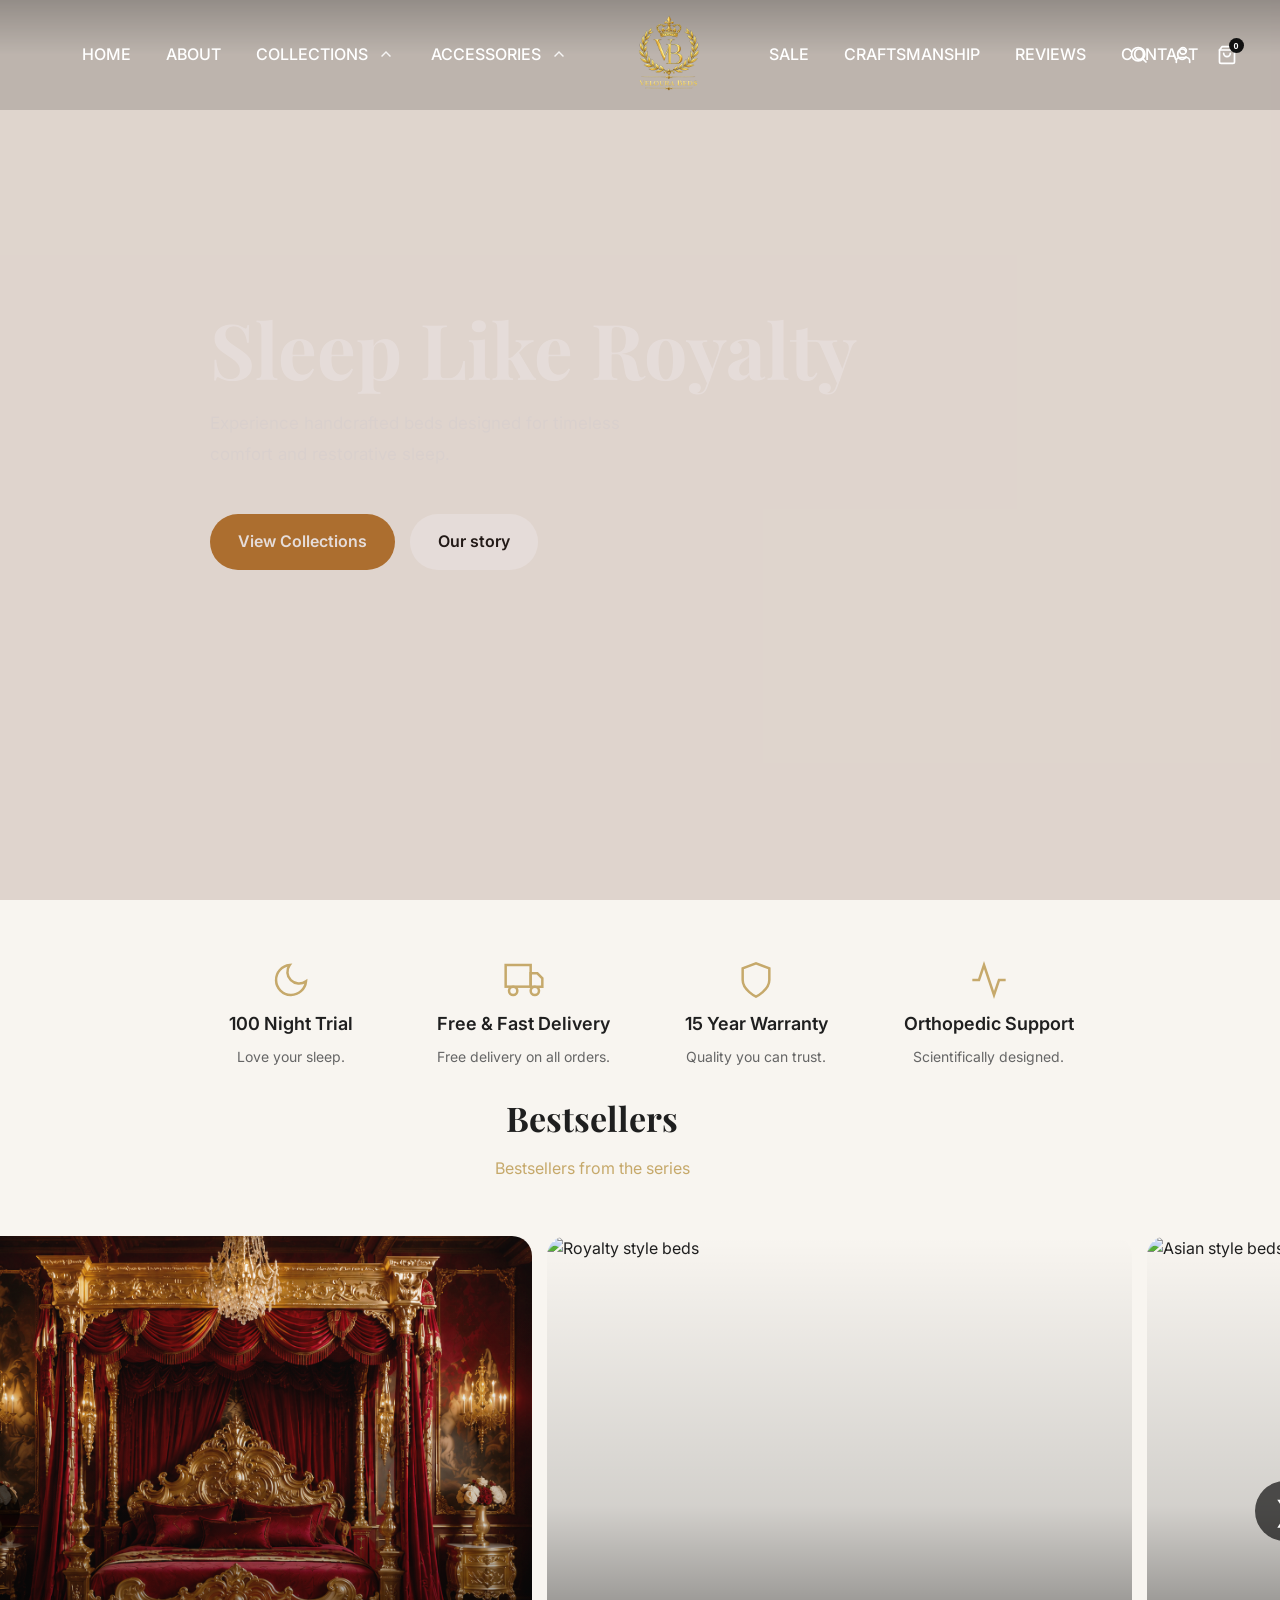
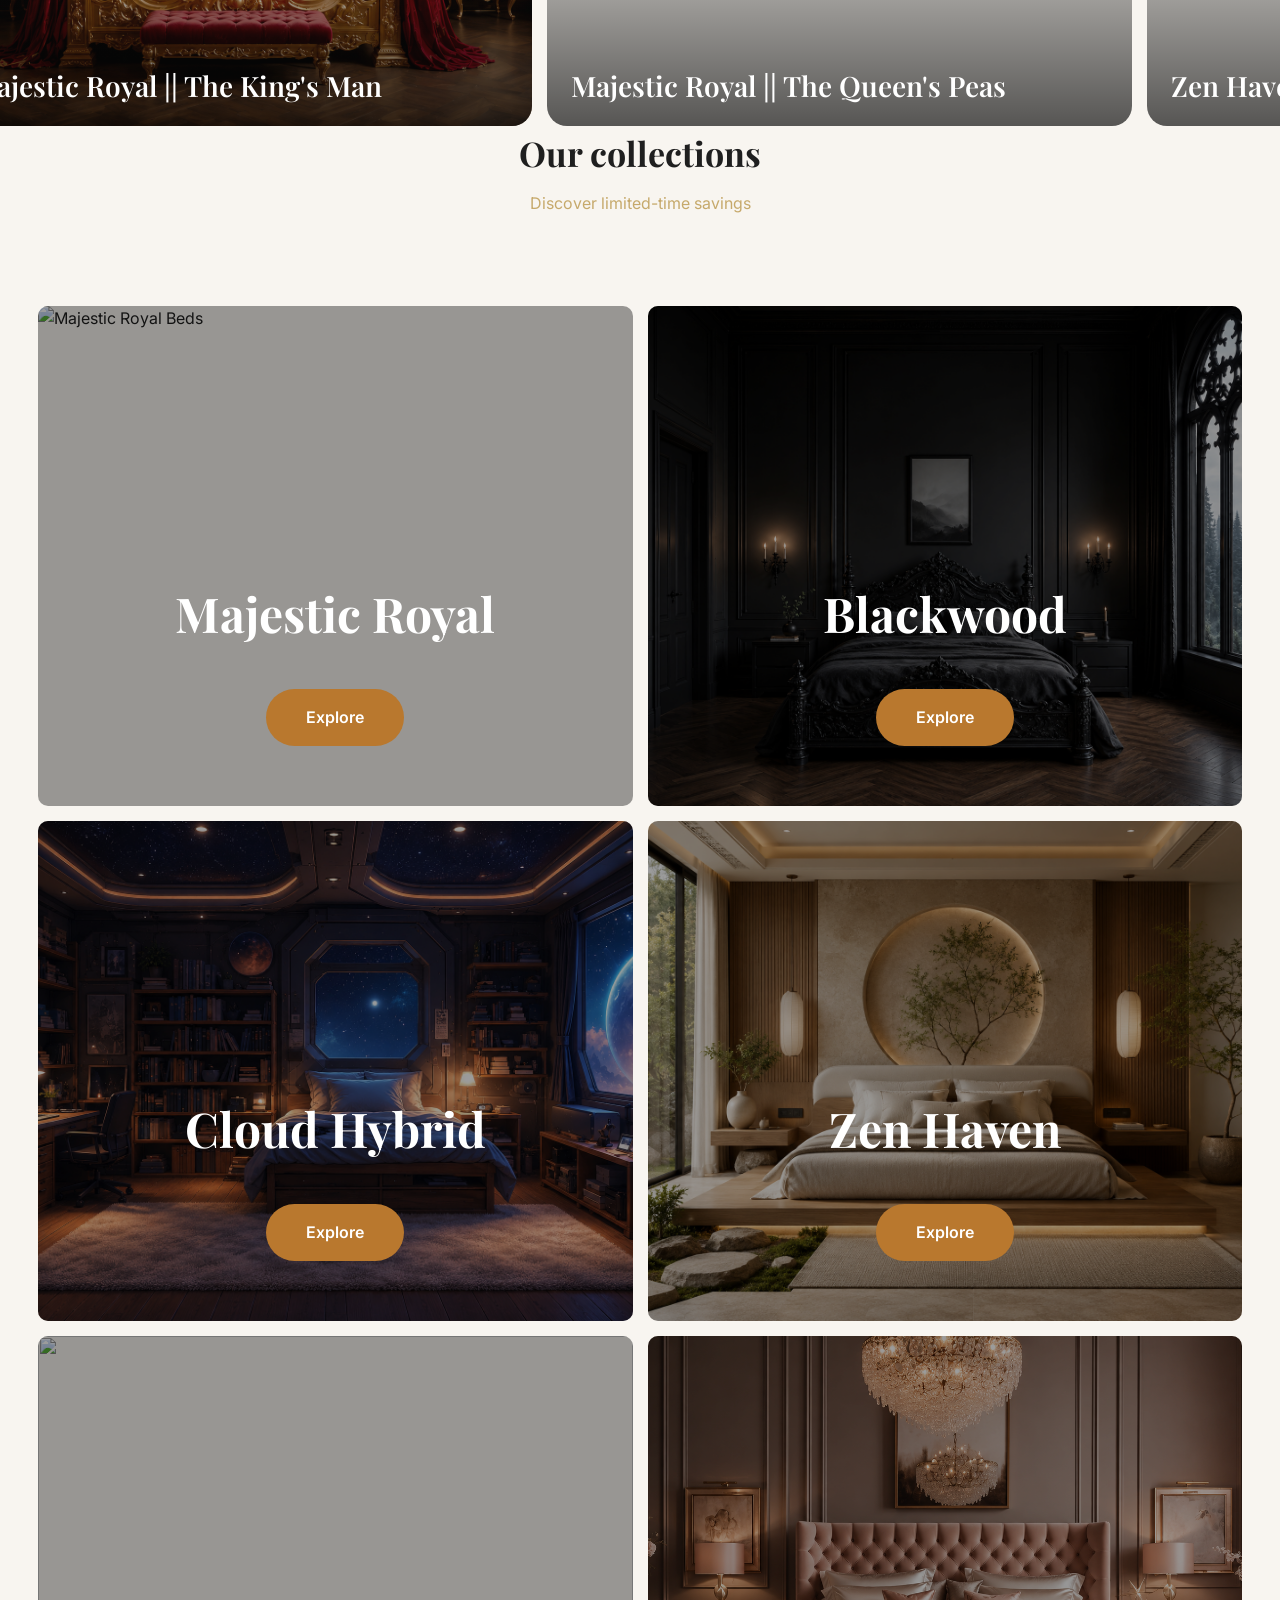
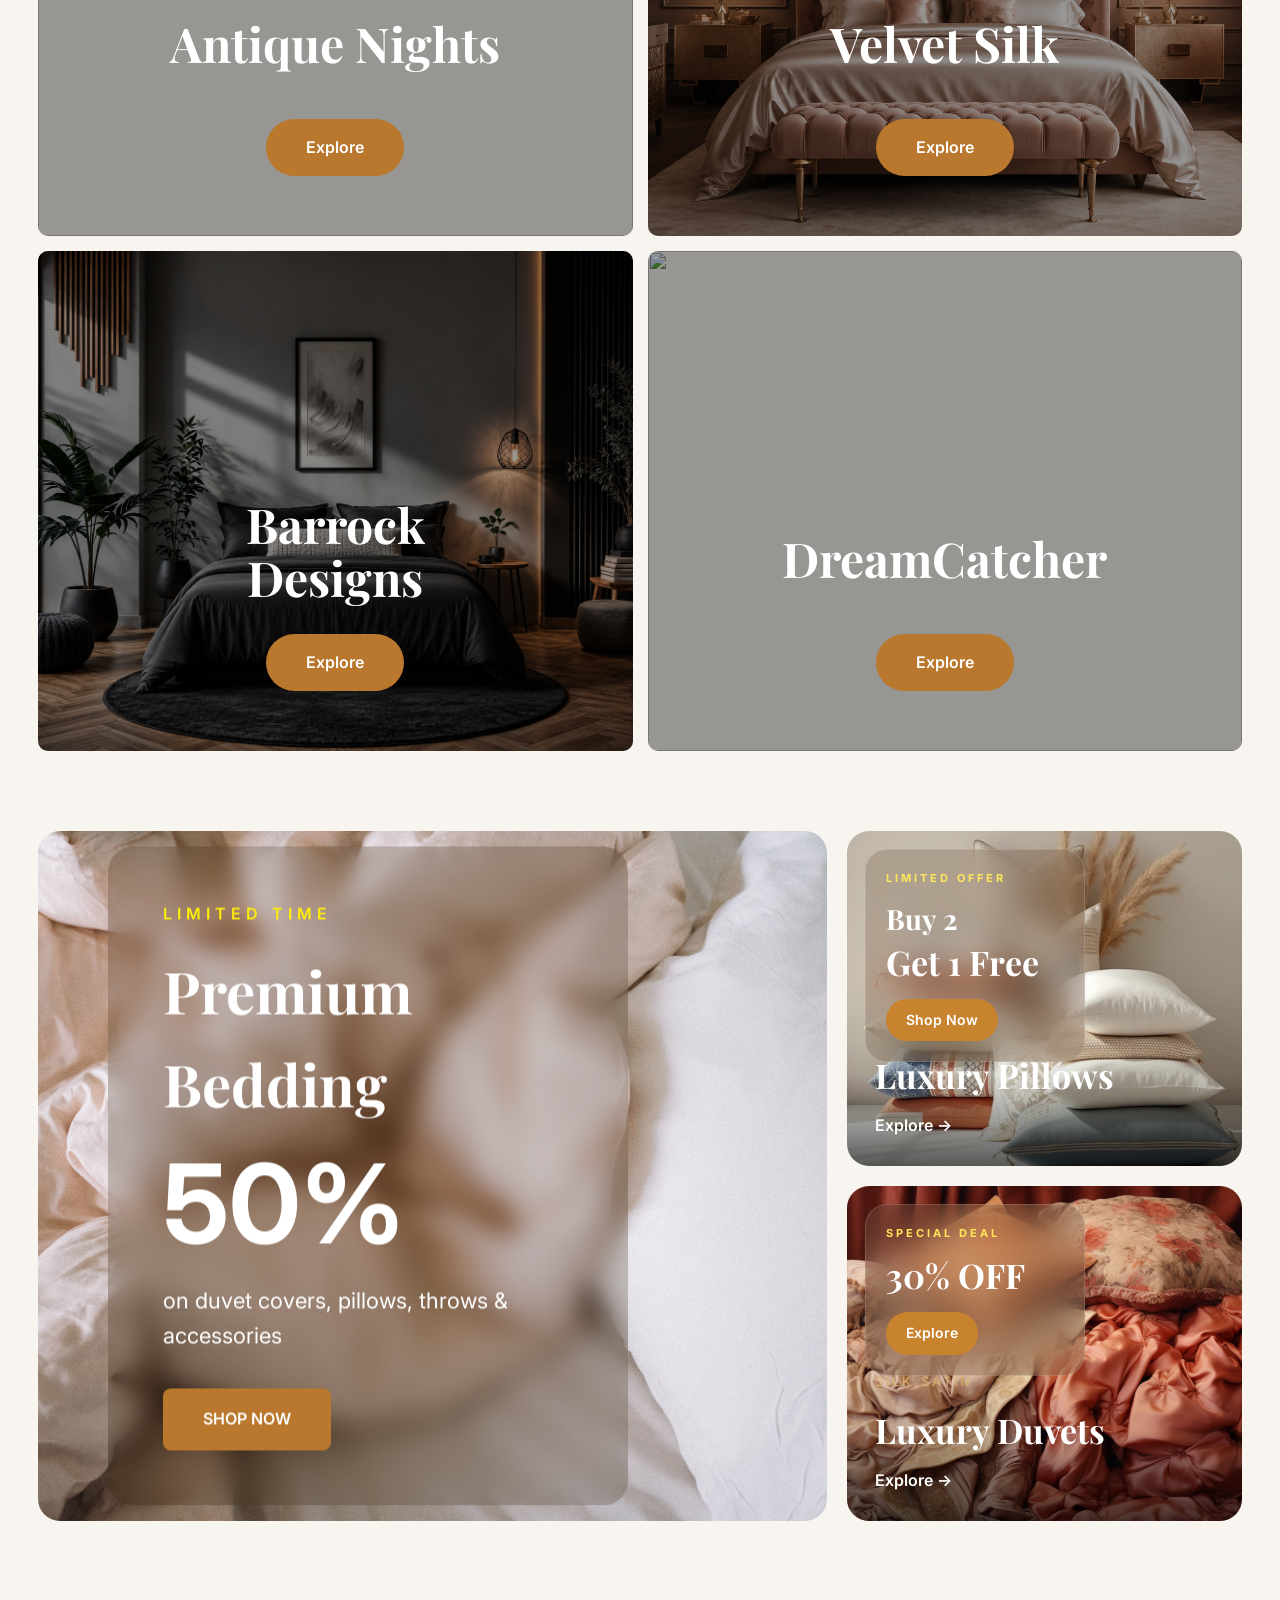
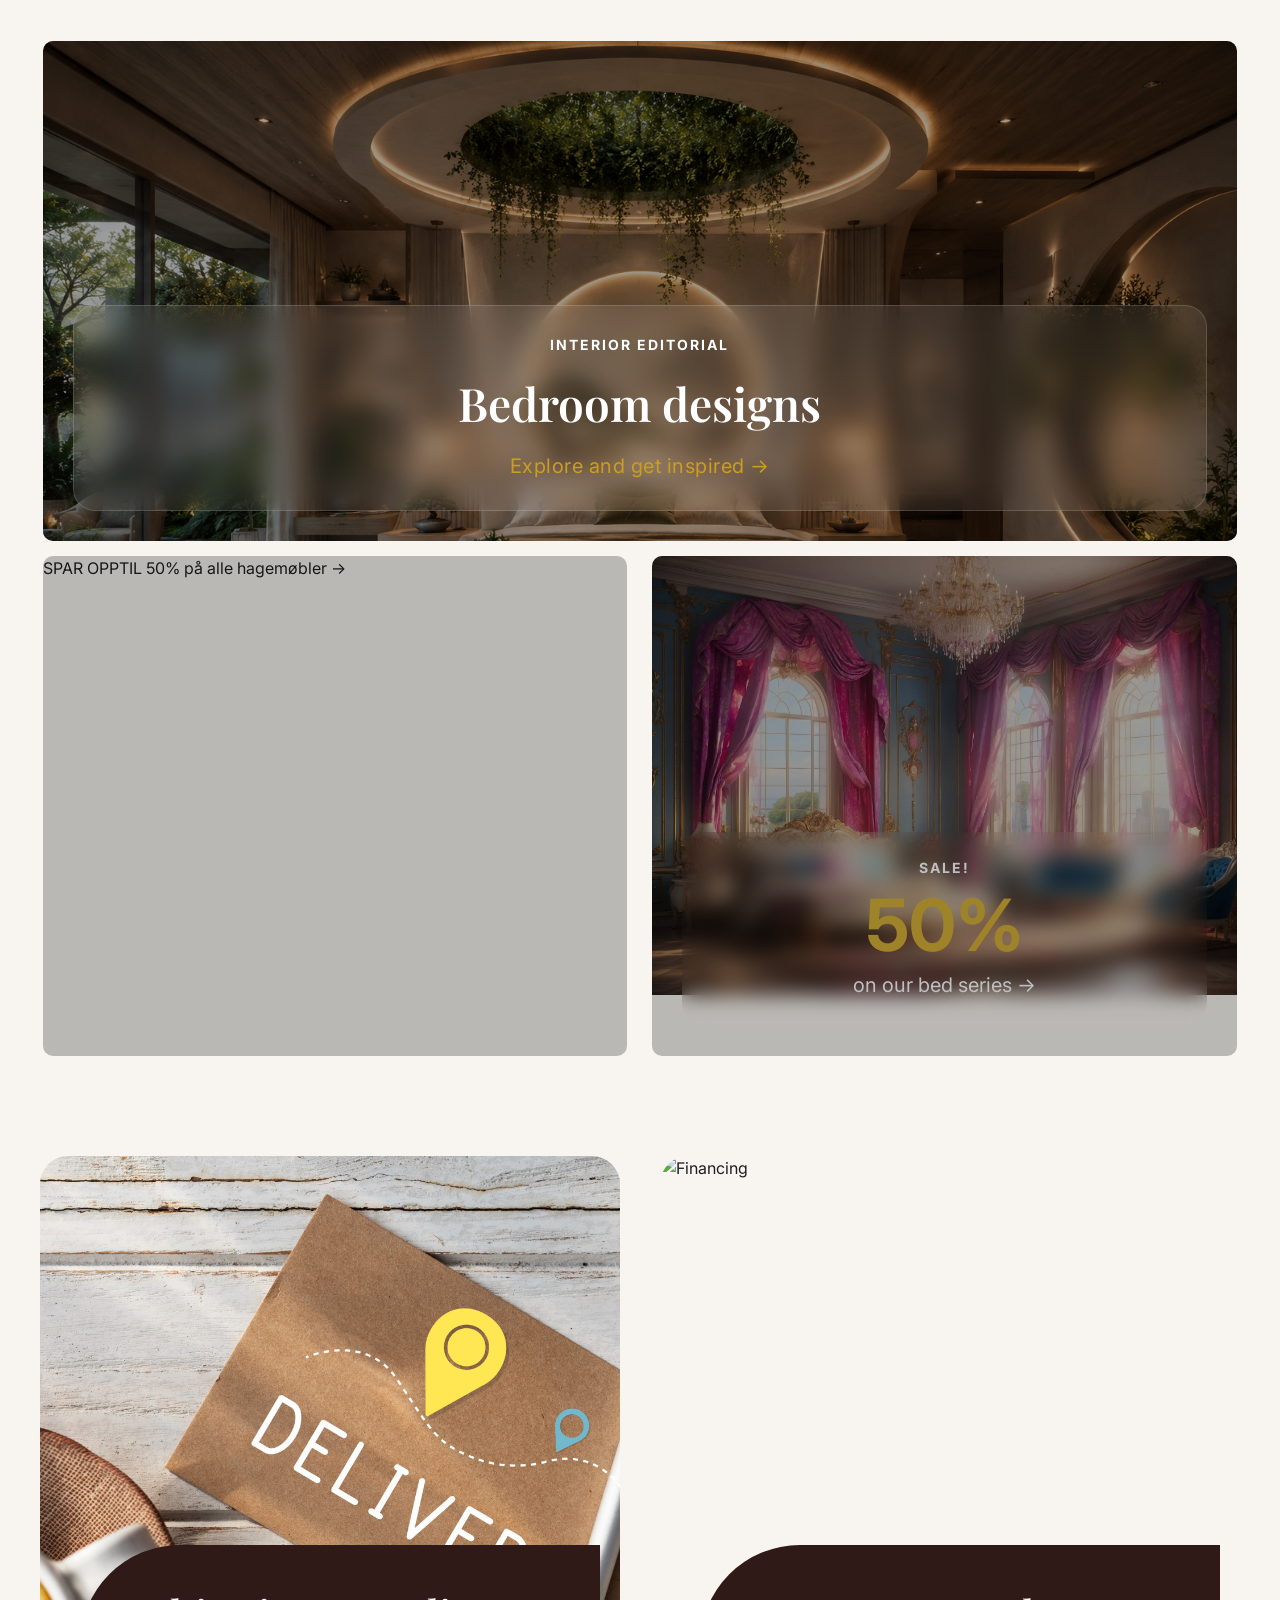
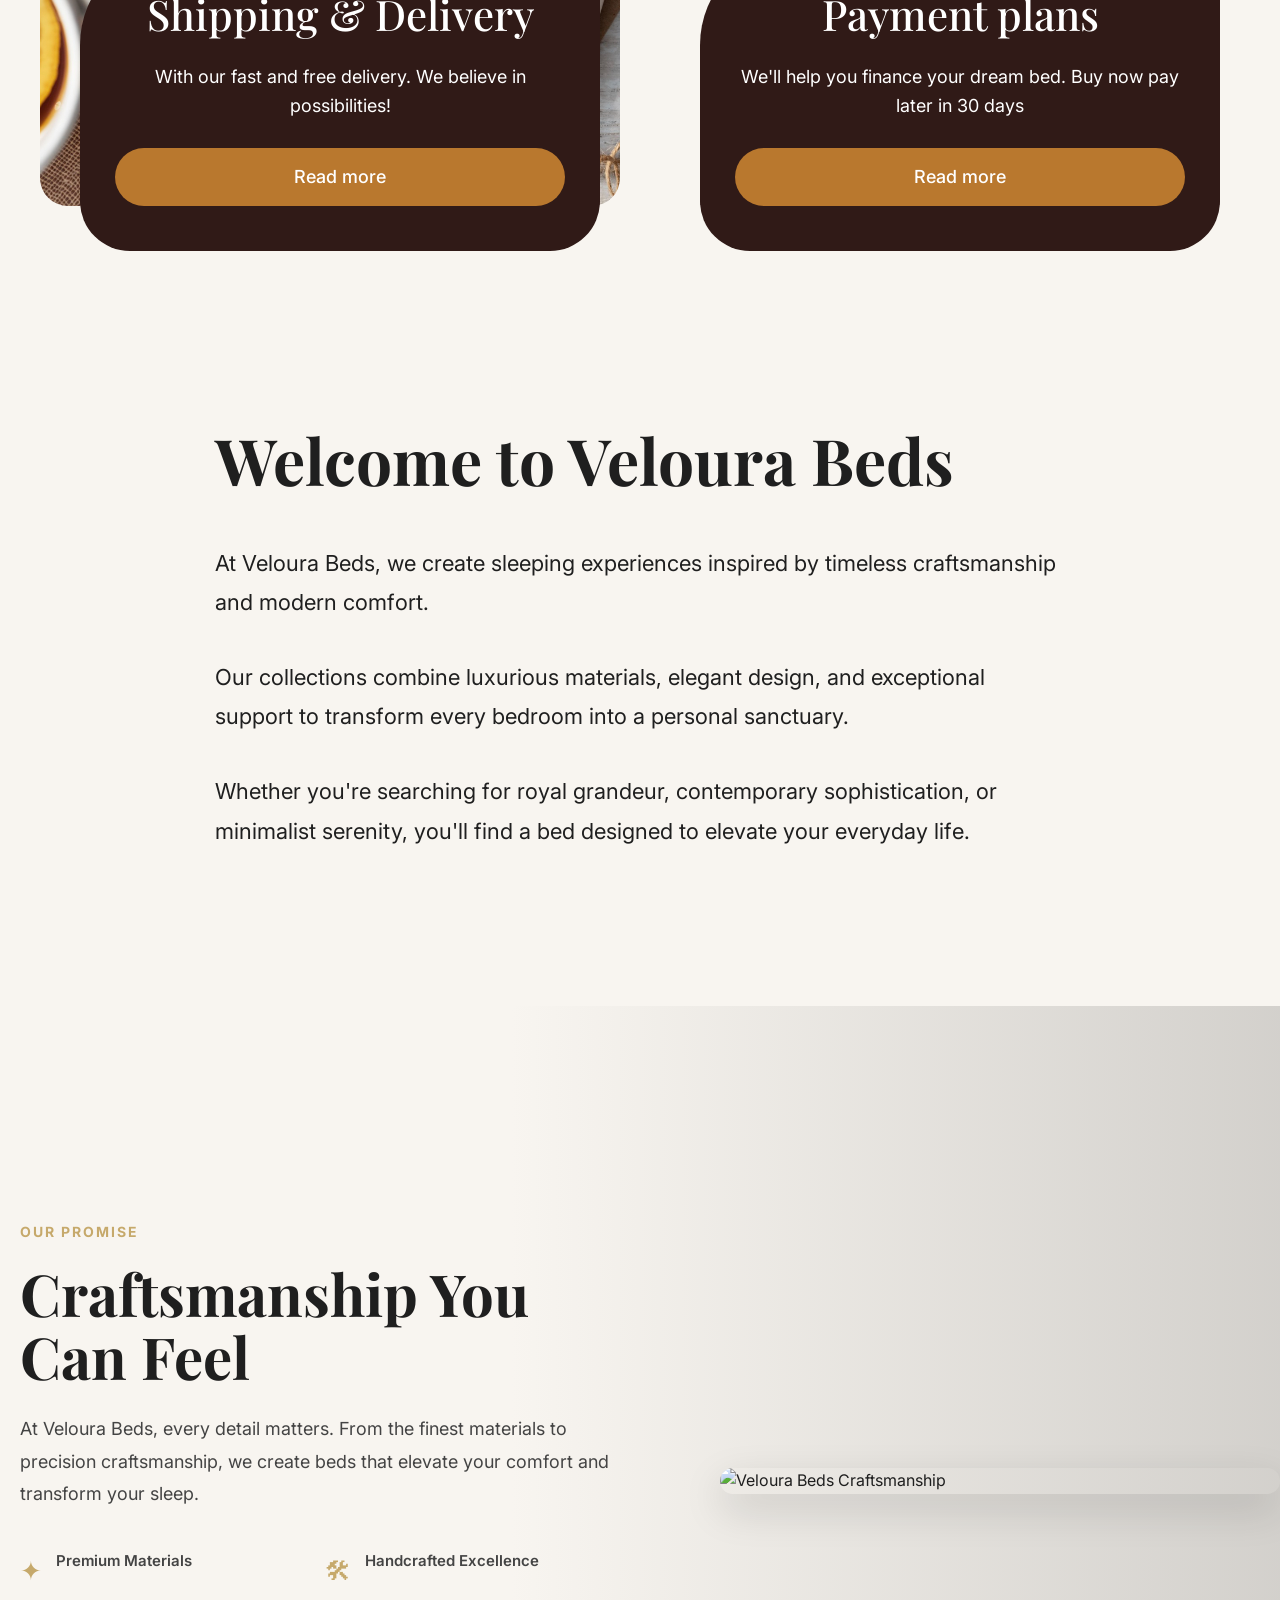
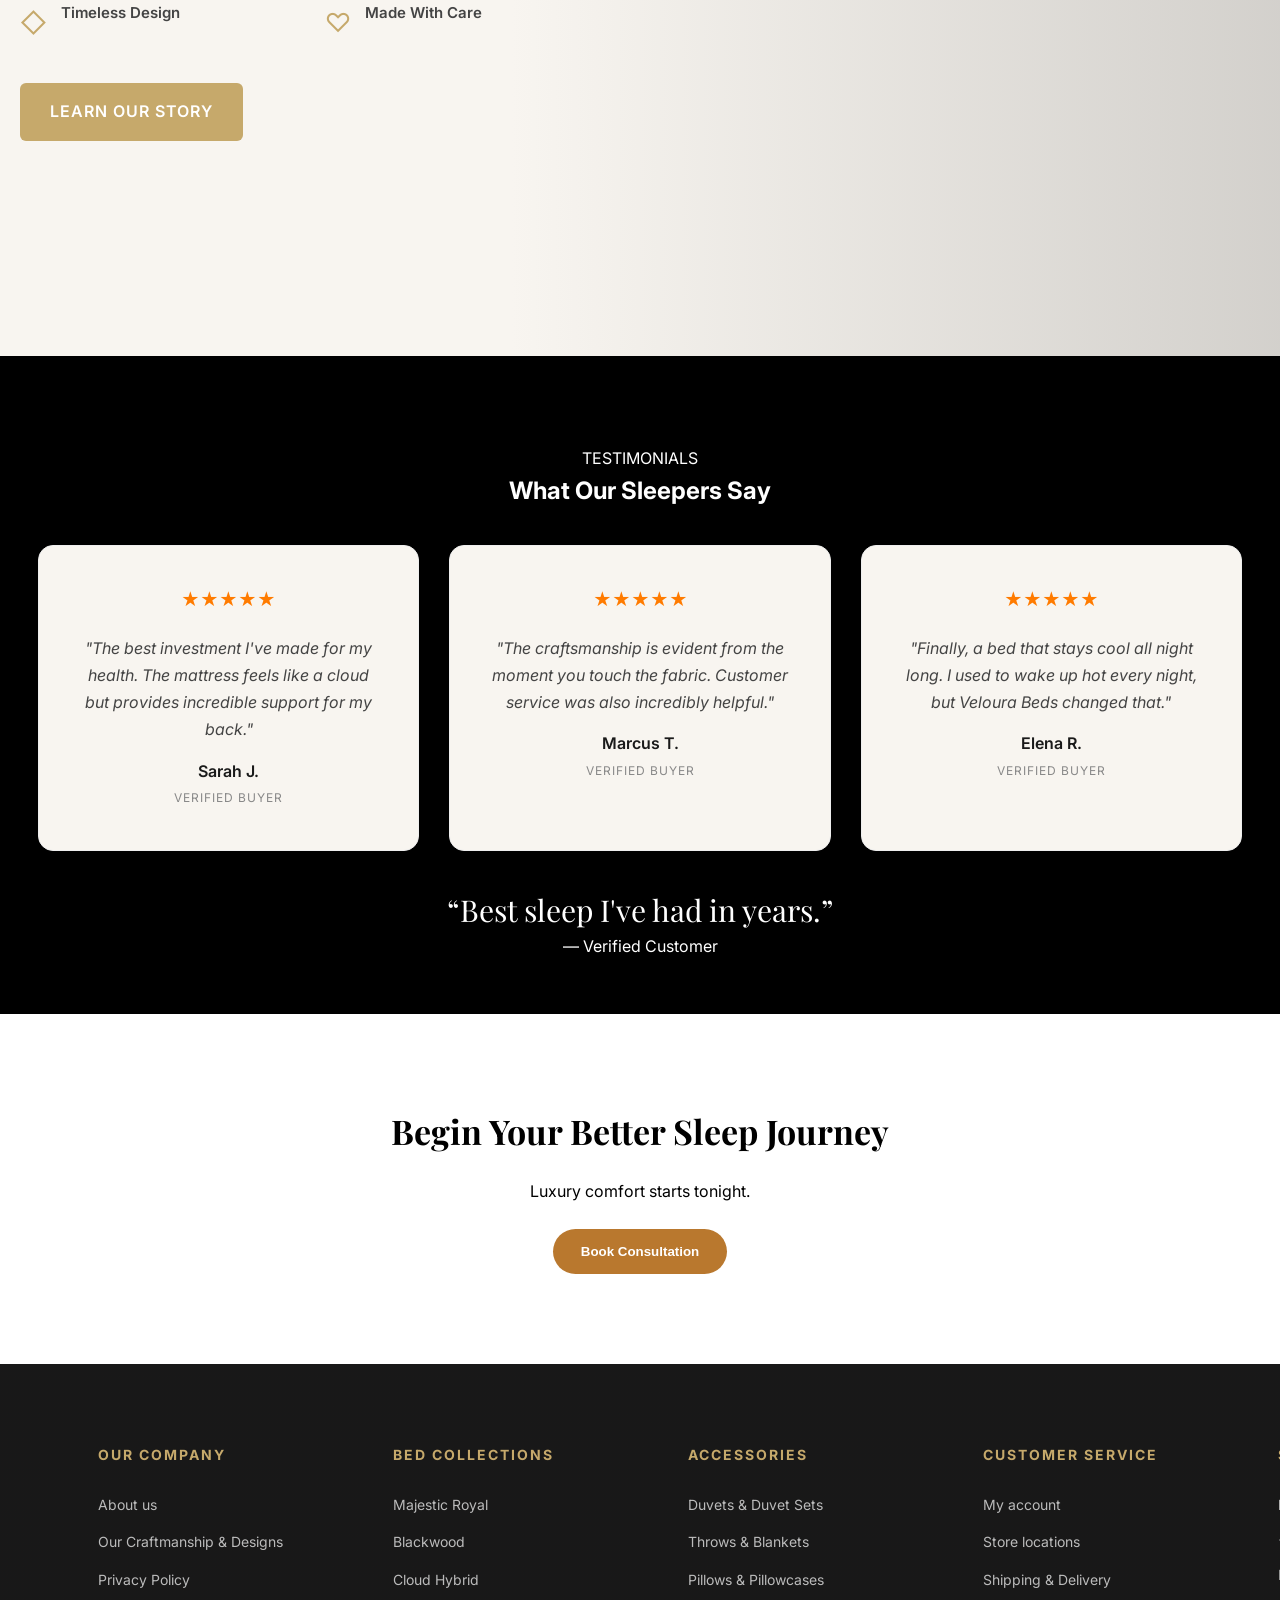
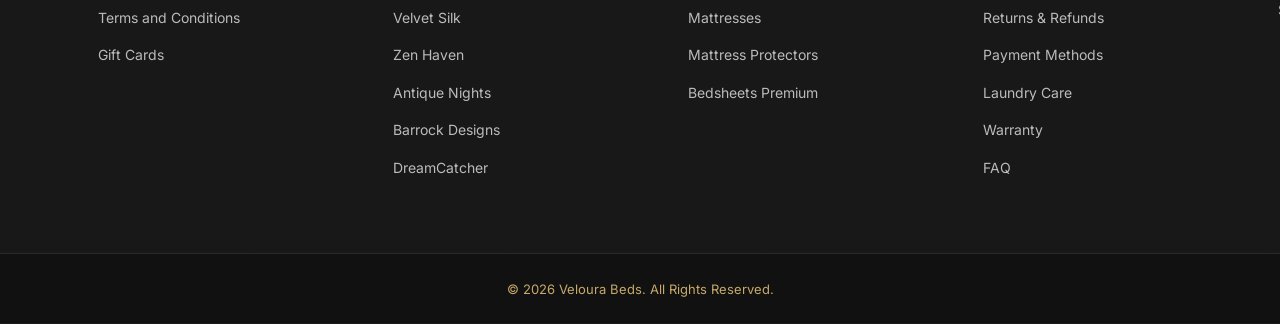
==== commit 8e6b9780: "Update index.html" ====
--- a/index.html
+++ b/index.html
@@ -259,62 +259,109 @@
 </section>
 
 <!-- ========================
-SALE PRODUCT BANNER
-========================  -->
-
-<!-- SALE SECTION -->
-
-<section class="campaign-section">
-
-    <div class="container">
-        <div class="title">
-            <div class="title-text">
-                <h2>Exclusive Offers</h2>
-                <p>Discover limited-time savings</p>
-            </div>
-        </div>
-    </div>
-
-<section class="campaign-grid">
-
-    <a href="#" class="campaign-card">
-        <img src="folder/29870 (1).jpg" alt="">
-
-        <div class="sale-circle">
-            <span class="small-text">SPAR OPPTIL</span>
-            <span class="big-text">50%</span>
-            <span class="bottom-text">
-                på alle hagemøbler →
-            </span>
-        </div>
+PRODUCTION BOX 2
+======================== -->
+    
+<section class="products reveal" id="products">
+<div class="container">
+
+<div class="title">
+    <div class="title-text">
+         <h2>Bestsellers</h2>
+         <p>Bestsellers from the series</p>
+    </div>
+</div>
+
+<!-- <div class="brand-grid"> -->
+    
+<div class="brand-slider-wrapper">
+        <button class="brand-arrow prev">❮</button>
+    <div class="brand-slider">
+
+<!-- Brand Cards -->
+
+        <a href="majestic_royal.html" class="brand-card">
+            <img src="folder/ChatGPT Image Jun 3, 2026, 09_06_15 PM copy.png" alt="Royalty style beds">
+            <span>Majestic Royal || The King's Man</span>
+        </a>
+
+         <a href="majestic_royal.html" class="brand-card">
+            <img src="folder/ChatGPT Image Jun 3, 2026, 09_39_33 PM.png" alt="Royalty style beds">
+            <span>Majestic Royal || The Queen's Peas</span>
+        </a>
+
+        <a href="#" class="brand-card">
+            <img src="folder/ChatGPT Image Jun 21, 2026, 09_51_49 AM.png" alt="Asian style beds">
+            <span>Zen Haven || Omh</span>
+        </a>
+
+            <a href="#" class="brand-card">
+            <img src="folder/ChatGPT Image Jun 21, 2026, 09_52_03 AM.png" alt="Asian fusion series">
+            <span>Zen Haven || State of Mind</span>
+        </a>
+
+        <a href="#" class="brand-card">
+            <img src="folder/2151176371.jpg" alt="Futurustic Beds">
+            <span>Cloud Hybrid || Above & Beyond</span>
+        </a>
+        
+        <a href="#" class="brand-card">
+            <img src="folder/ChatGPT Image Jun 21, 2026, 10_44_38 AM.png" alt="DreamCatcher series">
+            <span>Cloud Hybrid || SnoozeHub</span>
+        </a>
+
+        <a href="#" class="brand-card">
+            <img src="folder/ChatGPT Image Jun 21, 2026, 05_06_33 PM.png" alt="Gothic Victorian style series">
+            <span>Blackwood || Noctyssa</span>
+        </a>
+
+        <a href="#" class="brand-card">
+            <img src="folder/ChatGPT Image Jun 21, 2026, 05_19_09 PM.png" alt="Gothic Victorian style series">
+            <span>Blackwood || Thaloria</span>
+        </a>
+
+        <a href="#" class="brand-card">
+            <img src="folder/ChatGPT Image Jun 21, 2026, 05_27_11 PM.png" alt="DreamCatcher dreamy bed style">
+            <span>DreamCatcher || Chase the Sun</span>
+        </a>
+
+           <a href="#" class="brand-card">
+            <img src="folder/29887.jpg" alt="DreamCatcher dreamy bed style series">
+            <span>DreamCatcher || Tranquility</span>
+        </a>
+
+        <a href="#" class="brand-card">
+        <img src="folder/ChatGPT Image Jun 21, 2026, 01_33_12 PM.png">
+        <span>Antique Nights || Indra</span>
     </a>
 
-    <a href="#" class="campaign-card">
-        <img src="folder/ChatGPT Image May 8, 2026, 06_44_37 AM.png" alt="">
-
-        <div class="sale-circle">
-            <span class="small-text">SPAR OPPTIL</span>
-            <span class="big-text">50%</span>
-            <span class="bottom-text">
-                på senger →
-            </span>
-        </div>
+    <a href="#" class="brand-card">
+            <img src="folder/ChatGPT Image Jun 21, 2026, 09_20_28 AM.png" alt="Antique Nights series">
+            <span>Antique Nights || Arabia</span>
+        </a>
+
+    <a href="#" class="brand-card">
+        <img src="folder/ChatGPT Image Jun 21, 2026, 10_01_47 AM.png">
+        <span>Velvet Silk || Night of Satin</span>
     </a>
 
-    <a href="#" class="campaign-card">
-
-        <img src="folder/47893547_logo_make_11_06_2023_185.jpg" alt="Bedroom design inspiration">
-
-        <div class="campaign-overlay">
-            <h3>Bedroom designs</h3>
-
-            <span class="campaign-btn">
-                Get inspired
-            </span>
-        </div>
-
+    <a href="#" class="brand-card">
+        <img src="folder/ChatGPT Image Jun 21, 2026, 06_50_51 PM.png">
+        <span>Velvet Silk || Smooth as Silk</span>
     </a>
 
+    <a href="#" class="brand-card">
+            <img src="folder/ChatGPT Image Jun 21, 2026, 06_00_32 PM.png" alt="Barrock minimalistic bed Design series">
+            <span>Barrock Designs || Pegion</span>
+        </a>
+
+    <a href="#" class="brand-card">
+            <img src="folder/ChatGPT Image Jun 21, 2026, 06_45_07 PM.png" alt="Barrock minimalistic bed Design series">
+            <span>Barrock Designs || Solveg</span>
+        </a>
+</div>
+    <button class="brand-arrow next">❯</button>
+</div>
 </section>
 
 <!-- ========================
@@ -398,137 +445,153 @@
 
 </section>
 
+    
+
 <!-- ========================
-PRODUCTION BOX 2
+SALE PRODUCT BANNER COLLAGE
 ======================== -->
-    
-<section class="products reveal" id="products">
-<div class="container">
-
-<div class="title">
-    <div class="title-text">
-         <h2>Bestsellers</h2>
-         <p>Bestsellers from the series</p>
-    </div>
+
+<section class="accessory-banner" id="sale">
+    <div class="container">
+        <div class="sale-grid">
+
+                    <!-- LARGE CARD -->
+
+                    <div class="banner-image banner-large">
+                            <img src="folder/pexels-anntarazevich-5629138.jpg" alt="Luxury Bedding">
+                        <div class="banner-offer">
+                                    <span class="offer-tag">
+                                        LIMITED TIME
+                                    </span>
+                                    <h3>Premium Bedding</h3>
+                                <div class="offer-percent">
+                                        50%
+                                </div>
+                                <p>
+                                    on duvet covers, pillows,
+                                    throws & accessories
+                                </p>
+                                <a href="#" class="banner-btn">
+                                    SHOP NOW
+                                </a>
+                        </div>
+                    </div>
+
+                    <!-- TOP RIGHT -->
+
+            <div class="banner-image banner-small">
+            <img src="folder/StockCake-Luxurious_Pillow_Collection-1540977-medium.jpg">
+
+            <!-- Glass Offer Card -->
+
+        <div class="mini-banner-offer">
+                <span class="mini-tag">
+                    LIMITED OFFER
+                </span>
+                <h4>
+                    Buy 2
+                </h4>
+                <div class="mini-percent">
+                    Get 1 Free
+                </div>
+                <a href="#" class="mini-btn">
+                    Shop Now
+                </a>
+        </div>
+
+    <!-- Bottom Content -->
+
+        <div class="small-banner-content">
+                <span>PILLOWS</span>
+                <h3>Luxury Pillows</h3>
+                <a href="#">
+                    Explore →
+                </a>
+        </div>
 </div>
-
-<!-- <div class="brand-grid"> -->
-    
-<div class="brand-slider-wrapper">
-        <button class="brand-arrow prev">❮</button>
-    <div class="brand-slider">
-
-<!-- Brand Cards -->
-
-        <a href="majestic_royal.html" class="brand-card">
-            <img src="folder/ChatGPT Image Jun 3, 2026, 09_06_15 PM copy.png" alt="Royalty style beds">
-            <span>Majestic Royal || The King's Man</span>
-        </a>
-
-         <a href="majestic_royal.html" class="brand-card">
-            <img src="folder/ChatGPT Image Jun 3, 2026, 09_39_33 PM.png" alt="Royalty style beds">
-            <span>Majestic Royal || The Queen's Peas</span>
-        </a>
-
-        <a href="#" class="brand-card">
-            <img src="folder/ChatGPT Image Jun 21, 2026, 09_51_49 AM.png" alt="Asian style beds">
-            <span>Zen Haven || Omh</span>
-        </a>
-
-            <a href="#" class="brand-card">
-            <img src="folder/ChatGPT Image Jun 21, 2026, 09_52_03 AM.png" alt="Asian fusion series">
-            <span>Zen Haven || State of Mind</span>
-        </a>
-
-        <a href="#" class="brand-card">
-            <img src="folder/2151176371.jpg" alt="Futurustic Beds">
-            <span>Cloud Hybrid || Above & Beyond</span>
-        </a>
-        
-        <a href="#" class="brand-card">
-            <img src="folder/ChatGPT Image Jun 21, 2026, 10_44_38 AM.png" alt="DreamCatcher series">
-            <span>Cloud Hybrid || SnoozeHub</span>
-        </a>
-
-        <a href="#" class="brand-card">
-            <img src="folder/ChatGPT Image Jun 21, 2026, 05_06_33 PM.png" alt="Gothic Victorian style series">
-            <span>Blackwood || Noctyssa</span>
-        </a>
-
-        <a href="#" class="brand-card">
-            <img src="folder/ChatGPT Image Jun 21, 2026, 05_19_09 PM.png" alt="Gothic Victorian style series">
-            <span>Blackwood || Thaloria</span>
-        </a>
-
-        <a href="#" class="brand-card">
-            <img src="folder/ChatGPT Image Jun 21, 2026, 05_27_11 PM.png" alt="DreamCatcher dreamy bed style">
-            <span>DreamCatcher || Chase the Sun</span>
-        </a>
-
-           <a href="#" class="brand-card">
-            <img src="folder/29887.jpg" alt="DreamCatcher dreamy bed style series">
-            <span>DreamCatcher || Tranquility</span>
-        </a>
-
-        <a href="#" class="brand-card">
-        <img src="folder/ChatGPT Image Jun 21, 2026, 01_33_12 PM.png">
-        <span>Antique Nights || Indra</span>
+                    <!-- BOTTOM RIGHT -->
+
+                     <div class="banner-image banner-small">
+    <img src="folder/vecteezy_softness-and-elegance-old-fashioned-textiles-pile-high_32946706.jpg" alt="Luxury Duvets">
+
+    <!-- Glass Offer Card -->
+
+    <div class="mini-banner-offer">
+        <span class="mini-tag">
+            SPECIAL DEAL
+        </span>
+        <div class="mini-percent">
+            30% OFF
+        </div>
+        <a href="#" class="mini-btn">
+            Explore
+        </a>
+    </div>
+
+    <!-- Bottom Content -->
+
+    <div class="small-banner-content">
+        <span>SILK SATIN</span>
+        <h3>Luxury Duvets</h3>
+        <a href="#">
+            Explore →
+        </a>
+    </div>
+</div>
+            </div>
+        </div>
+    </div>
+</section>
+
+
+
+<!-- ====================================
+INTERIOR EDITORIAL - THE INSPIRATION 
+======================================= -->
+
+<section class="campaign-section">
+    <section class="campaign-grid">
+        <a href="#" class="campaign-card">
+            <img src="folder/ChatGPT Image Jun 21, 2026, 05_06_33 PM.png" alt="">
+            <div class="sale-circle">
+                <span class="small-text">SPAR OPPTIL</span>
+                <span class="big-text">50%</span>
+                <span class="bottom-text">
+                    på alle hagemøbler →
+                </span>
+            </div>
+        </a>
+
+            <a href="#" class="campaign-card">
+                <img src="folder/thedigitalartist-ai-generated-9145784_1920.jpg" alt="">
+                <div class="sale-banner">
+            <span class="sale-label">
+                SALE!
+            </span>
+            <h3 class="sale-percent">
+                50%
+            </h3>
+            <p class="sale-text">
+                on our bed series →
+            </p>
+        </div>
+            </a>
+
+    <a href="#" class="campaign-card">
+            <img src="folder/ChatGPT Image Jun 21, 2026, 04_44_17 PM.png" alt="">
+       <div class="inspire-banner">
+        <span class="sale-label">
+            INTERIOR EDITORIAL
+        </span>
+        <h3 class="inspire-title">
+            Bedroom designs
+        </h3>
+        <p class="inspire-text">
+            Explore and get inspired →
+        </p>
+    </div>
     </a>
 
-    <a href="#" class="brand-card">
-            <img src="folder/ChatGPT Image Jun 21, 2026, 09_20_28 AM.png" alt="Antique Nights series">
-            <span>Antique Nights || Arabia</span>
-        </a>
-
-    <a href="#" class="brand-card">
-        <img src="folder/ChatGPT Image Jun 21, 2026, 10_01_47 AM.png">
-        <span>Velvet Silk || Night of Satin</span>
-    </a>
-
-    <a href="#" class="brand-card">
-        <img src="folder/ChatGPT Image Jun 21, 2026, 06_50_51 PM.png">
-        <span>Velvet Silk || Smooth as Silk</span>
-    </a>
-
-    <a href="#" class="brand-card">
-            <img src="folder/ChatGPT Image Jun 21, 2026, 06_00_32 PM.png" alt="Barrock minimalistic bed Design series">
-            <span>Barrock Designs || Pegion</span>
-        </a>
-
-    <a href="#" class="brand-card">
-            <img src="folder/ChatGPT Image Jun 21, 2026, 06_45_07 PM.png" alt="Barrock minimalistic bed Design series">
-            <span>Barrock Designs || Solveg</span>
-        </a>
-</div>
-    <button class="brand-arrow next">❯</button>
-</div>
-</section>
-
-<!-- ========================
-PRODUCT BANNER
-========================  -->
-
-<section class="accessory-banner" id="sale">
-    <div class="banner-image">
-        <img src="folder/pexels-anntarazevich-5629138.jpg" alt="Luxury bedding">
-
-        <div class="banner-offer">
-            <span class="offer-tag">
-                LIMITED TIME
-            </span>
-            <h3>Premium Bedding</h3>
-            <div class="offer-percent">
-                50%
-            </div>
-            <p>
-                on duvet covers, pillows,
-                throws & accessories
-            </p>
-        </div>
-        <a href="#" class="banner-btn">
-            SHOP NOW
-        </a>
-    </div>
 </section>
 
 <!-- ========================
--- a/styleSheet-v.2.css
+++ b/styleSheet-v.2.css
@@ -546,9 +546,7 @@
 
 .hero{
     height:100vh;
-    /*background:url('https://images.unsplash.com/photo-1505693416388-ac5ce068fe85?w=1600') center/cover;*/
-    /* background:url('./soundsrelaxing89-ai-generated-8052806_1280.jpg') center/cover; */
-    background:url('folder/ChatGPT\ Image\ Jun\ 3\,\ 2026\,\ 09_06_15\ PM\ copy.png') center/cover;
+    background:url('folder/ChatGPT\ Image\ Jun\ 26\,\ 2026\,\ 09_00_35\ PM\ copy.png') center/cover;
     position:relative;
     display:flex;
     align-items:center;
@@ -816,9 +814,8 @@
 
 .brand-slider-wrapper{
     position:relative;
-    margin-top:55px;
-    width:100%;
-    max-width:1900px;
+    width:calc(100% + 185px);
+    margin-left:-95px;
 }
 
 .brand-slider-wrapper::after{
@@ -832,11 +829,12 @@
 }
 
 .brand-slider{
-    display:flex;
-    gap:15px;
-    overflow-x:auto;
-    scroll-behavior:smooth;
+    display: flex;
+    gap: 15px; /* Gap between the slider images */
+    overflow-x: auto;
     scrollbar-width:none;
+    padding-left: 0;
+    padding-right: 120px;
 }
 
 .brand-slider::-webkit-scrollbar{
@@ -844,12 +842,13 @@
 }
 
 .brand-card{
-    flex:0 0 475px;
-    height:445px;
-    position:relative;
-    overflow:hidden;
-    border-radius:20px;
-    display:block;
+    flex: 0 0 calc((100% - 90px) / 2);
+    height: 490px;
+    position: relative;
+    overflow: hidden;
+    border-radius: 20px;
+    display: block;
+    text-decoration:none; 
 }
 
 .brand-arrow{
@@ -877,11 +876,11 @@
 }
 
 .brand-arrow.prev{
-    left:-25px;
+    left:12px;
 }
 
 .brand-arrow.next{
-    right:-25px;
+    right:12px;
 }
 
 .brand-card img{
@@ -911,9 +910,7 @@
     position:absolute;
     left:24px;
     bottom:24px;
-
     z-index:2;
-
     color:white;
     font-family:'Playfair Display',serif;
     font-size:28px;
@@ -923,6 +920,10 @@
 
 .brand-card:hover img{
     transform:scale(1.08);
+}
+
+.products .title-text{
+    margin-left: -95px;
 }
 
 /* ==========================
@@ -990,113 +991,91 @@
 .campaign-card:hover img{
     filter:brightness(1);
     /* transform:scale(1.05); */
-   
-}
-
-/* Card special effect */
-/*
-.campaign-card img{
-    filter:brightness(.82);
-    transition:filter .35s ease;
-}
-
-.campaign-card:hover img{
-    filter:brightness(1);
-}
-
-.campaign-card{
-    transition:
-        box-shadow .35s ease,
-        transform .35s ease;
-}
-
-.campaign-card:hover{
-    transform:translateY(-3px);
-    box-shadow:
-        0 15px 40px rgba(0,0,0,.18);
-}
-*/
-
-.sale-circle{
+}
+
+/* Interior Guides title */
+.campaign-section > .container{
+    width:98%;
+    max-width:none;
+    padding:0 30px;
+    margin:0 auto;
+}
+
+.sale-banner{
     position:absolute;
-    width:420px;
-    height:420px;
-    border-radius:50%;
-    background:
-    linear-gradient(
-        135deg,
-        rgba(214,43,43,.75) 0%,
-        rgba(173,20,20,.75) 50%,
-        rgba(125,0,0,.75) 100%
-    );
-    left:50%;
-    top:50%;
-    transform:translate(-50%,-50%);
-    z-index:2;
-    display:flex;
-    flex-direction:column;
-    justify-content:center;
-    align-items:center;
+    left:30px;
+    right:30px;
+    bottom:30px;
+    padding:25px;
+    /*background:
+        rgba(160,0,0,.88);*/
+    backdrop-filter:blur(10px);
+    border-radius:24px;
     text-align:center;
     color:white;
-}
-
-.small-text{
-    font-size:22px;
+    transition:.35s ease;
+}
+.sale-percent{
+    color:#d4af37;
+}
+.sale-label{
+    display:block;
+    font-size:14px;
     font-weight:700;
+    letter-spacing:2px;
     margin-bottom:10px;
 }
 
-.big-text{
-    font-size:110px;
-    font-weight:800;
+.sale-percent{
+    font-size:72px;
     line-height:1;
-}
-
-.bottom-text{
-    font-size:28px;
-    margin-top:15px;
-}
-
-.campaign-overlay{
+    margin-bottom:8px;
+}
+
+.sale-text{
+    font-size:20px;
+}
+
+.campaign-card:hover .sale-banner{
+    background:rgba(199,119,54,.25);
+    /* background:
+        rgba(126, 83, 53, 0.295); */
+    transform:
+        translateY(-5px);
+}
+
+.inspire-banner{
     position:absolute;
-    inset:0;
+    left:30px;
+    right:30px;
+    bottom:30px;
+    padding:28px;
+    backdrop-filter:blur(12px);
+    background:rgba(255,255,255,.08);
+    border:1px solid rgba(255,255,255,.15);
+    border-radius:22px;
+    text-align:center;
+    color:white;
     z-index:2;
-    display:flex;
-    flex-direction:column;
-    justify-content:center;
-    align-items:center;
-    text-align:center;
-    padding:40px;
-}
-
-.campaign-overlay h3{
-    color:white;
+    transition:.35s ease;
+}
+
+.inspire-title{
     font-family:'Playfair Display', serif;
-    font-size:52px;
-    line-height:1.05;
-    margin-bottom:30px;
-}
-
-.campaign-btn{
-    background:#4c4c4c;
-    color:white;
-    padding:18px 40px;
-    border-radius:999px;
+    font-size:46px;
     font-weight:600;
-    transition:.3s;
-}
-
-.campaign-btn:hover{
-    background:#c6a96b;
-} 
-
-.campaign-section{
-    margin-top:25px;     /* move section upward */
-}
-
-.campaign-section .title{
-    margin-bottom:25px;  /* smaller gap between title and cards */
+    margin-bottom:10px;
+}
+
+.inspire-text{
+    font-size:20px;
+    letter-spacing:.5px;
+    color:#cc9d1e;
+}
+
+.campaign-card:hover .inspire-banner{
+    background:rgba(199,119,54,.25);
+    transform:translateY(-6px);
 }
 
 /* ========================
@@ -1285,101 +1264,208 @@
     margin-bottom:35px;
 }
 
-/* ========================
-PRODUCTION COMMMERCIAL
-===========================*/
-
-.accessory-banner{
-    margin:120px auto;
-    max-width:1900px;
-}
-
-.banner-image{
-    position:relative;
-    overflow:hidden;
-    border-radius:30px;
+/* ==================================
+PRODUCTION SALE COMMERCIAL COLLAGE
+==================================== */
+
+.accessory-banner{ /* The banner that's wrapping the 3 boxes */
+    padding: 45px 0 60px;
+}
+
+.sale-grid{
+    display: grid;
+    grid-template-columns: 2fr 1fr;
+    grid-template-rows: 335px 335px;
+    gap: 20px;
+}
+
+.banner-large{
+    grid-row: 1 / span 2;
+    position: relative;
+    overflow: hidden;
+    border-radius: 22px;
+}
+
+.banner-small{
+    position: relative;
+    overflow: hidden;
+    border-radius: 22px; 
+}
+.offer-badge{
+    position: absolute;
+    top: 18px;
+    right: 18px;
+    background:#b9432e;
+    color:#fff;
+    padding:8px 16px;
+    border-radius: 999px;
+    font-size: 12px;
+    font-weight: 700;
+    letter-spacing: 1px;
+    z-index:5;
+    box-shadow: 0 8px 20px rgba(0,0,0,.25);
 }
 
 .banner-image img{
-    width:100%;
-    height:750px;
-    object-fit:cover;
-}
-
-.banner-image::before{
-    content:"";
+    width: 100%;
+    height: 100%;
+    object-fit: cover;
+    transition: .5s;
+}
+
+/* .banner-image:hover img{
+    transform:scale(1.05);
+} */
+
+.banner-offer{ /* Sale offer banner inside the large image card */
     position:absolute;
-    inset:0;
-    background:
-    linear-gradient(
-        to bottom,
-        rgba(0,0,0,.05),
-        rgba(0,0,0,.45)
-    );
-}
-
-.banner-offer{
-    position:absolute;
+    left:70px;
     top:50%;
-    left:10%;
-    transform:translateY(-50%);
-    background:rgba(255,255,255,.82);
+    transform: translateY(-50%);
+    background:rgba(51, 30, 7, 0.212);
+    padding:55px;
+    width:520px;
     backdrop-filter:blur(12px);
-    padding:50px;
-    width:520px;
-}
-
+    border-radius: 25px;
+    color: white;
+}
 .offer-tag{
-    color:#c64a4a;
-    font-size:18px;
-    letter-spacing:4px;
+    color: #ffef08;/* Default color:#1b0303; */
+    letter-spacing:5px;
+    font-weight:600;
+}
+.banner-offer h3{
+    font-size:58px;
+    margin:18px 0;
+    font-family:'Playfair Display',serif;
+}
+.offer-percent{
+    font-size:110px;
     font-weight:700;
-}
-
-.banner-offer h3{
-    font-size:38px;
-    margin:20px 0;
-    letter-spacing:3px;
-}
-
-.offer-percent{
-    font-size:120px;
-    font-weight:800;
     line-height:1;
-}
-
+    margin-bottom:25px;
+}
 .banner-offer p{
     font-size:22px;
-    margin-top:20px;
-}
-
+    margin-bottom:35px;
+}
 .banner-btn{
+    display:inline-block;
+    padding:18px 40px;
+    background:#b9782e;
+    color:white;
+    border-radius:8px;
+    font-weight:600;
+}
+.banner-btn:hover{
+    background:rgba(41, 30, 30, 0.15);
+    transition: 0.5s;
+}
+
+/* ==========================================
+   MINI GLASS OFFER CARD
+========================================== */
+
+.mini-banner-offer{
     position:absolute;
-    left:50%;
-    bottom:40px;
-    transform:translateX(-50%);
-    background: #b9782e;
-    /* border:1px solid white; */
-    color:white;
-    padding:20px 60px;
-    border-radius:8px;
+    top: 18px;
+    left: 18px;
+    width: 220px;
+    padding: 20px;
+    border-radius:22px;
+    background:rgba(120,95,75,.30);
+    backdrop-filter:blur(18px);
+    -webkit-backdrop-filter:blur(18px);
+    border:1px solid rgba(255,255,255,.15);
+    color:#fff;
+    z-index:5;
+}
+
+/* ========================================== */
+
+.mini-tag{
+    display:block;
+    color:#FFE65A;
+    font-size:11px;
     font-weight:700;
-    letter-spacing:2px;
+    letter-spacing:3px;
+    text-transform:uppercase;
+    margin-bottom:14px;
+}
+
+/* ========================================== */
+
+.mini-banner-offer h4{
+    font-family:'Playfair Display', serif;
+    font-size:28px;
+    line-height:1.2;
+    margin-bottom:8px;
+}
+
+/* ========================================== */
+
+.mini-percent{
+    font-family:'Playfair Display', serif;
+    font-size:34px;
+    font-weight:700;
+    line-height:1.1;
+    margin-bottom:18px;
+}
+
+/* ========================================== */
+
+.mini-btn{
+    display:inline-block;
+    padding:10px 20px;
+    border-radius:50px;
+    background:#C8832E;
+    color:#fff;
+    text-decoration:none;
+    font-size:14px;
+    font-weight:600;
     transition:.3s;
 }
-
-.banner-btn:hover{
-    /* background:#c6a96b; */
-    /* background: #b9782e; */
-    background: #412610;
-    /* border-color:#eeaf28; */
-    transition: 0.8s;
-}
-
-#sale{
-    scroll-margin-top: 140px;
-}
-
+.mini-btn:hover{
+    background:#D99A45;
+}
+
+/* ==========================================
+   KEEP THE BOTTOM CONTENT
+========================================== */
+
+.small-banner-content{
+    position:absolute;
+    left:0;
+    right:0;
+    bottom:0;
+    padding:28px;
+    background:linear-gradient(
+        to top,
+        rgba(0,0,0,.65),
+        rgba(0,0,0,.10),
+        transparent
+    );
+}
+
+.small-banner-content span{
+    color:#D9B06B;
+    font-size:13px;
+    letter-spacing:3px;
+    text-transform:uppercase;
+}
+
+.small-banner-content h3{
+    color:#fff;
+    font-size:34px;
+    font-family:'Playfair Display', serif;
+    margin:10px 0;
+}
+
+.small-banner-content a{
+    color:#fff;
+    text-decoration:none;
+    font-weight:600;
+}
 /* =========================
 CRAFTSMANSHIP SECTION
 ========================= */
